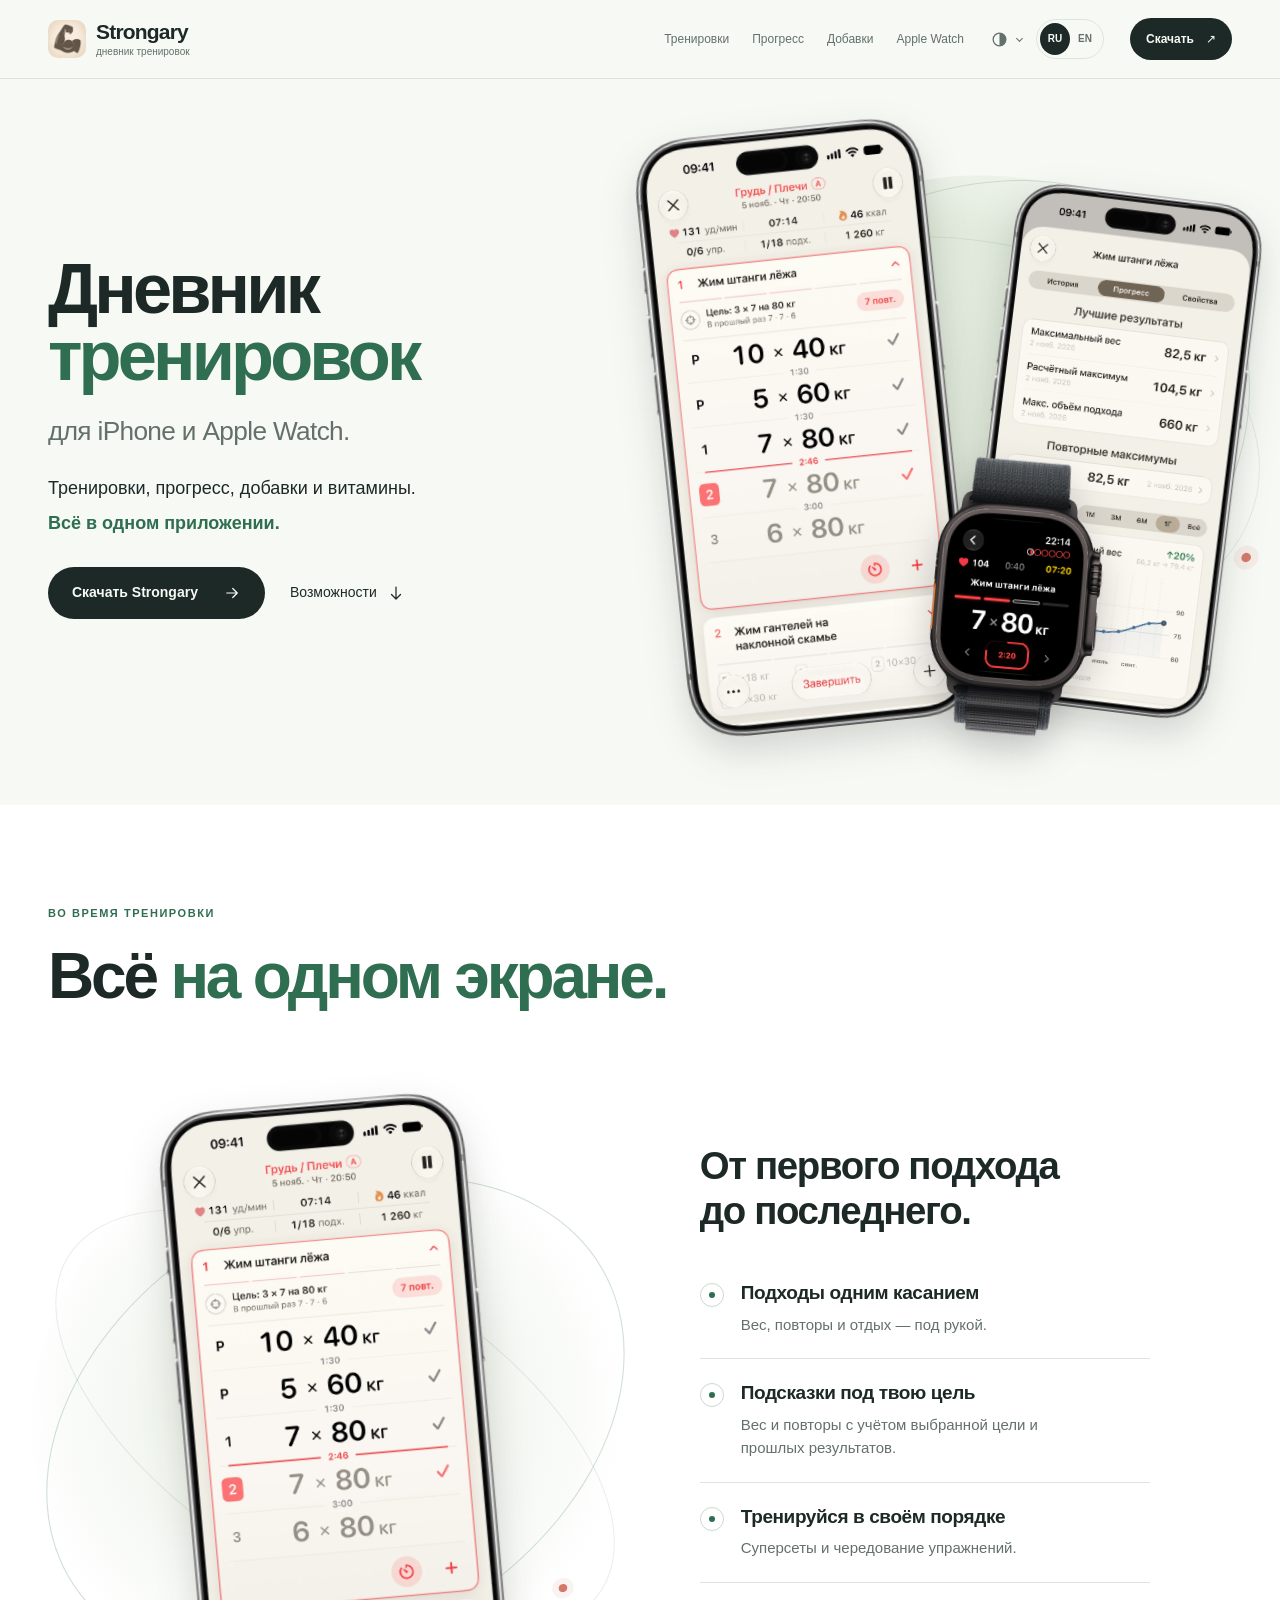
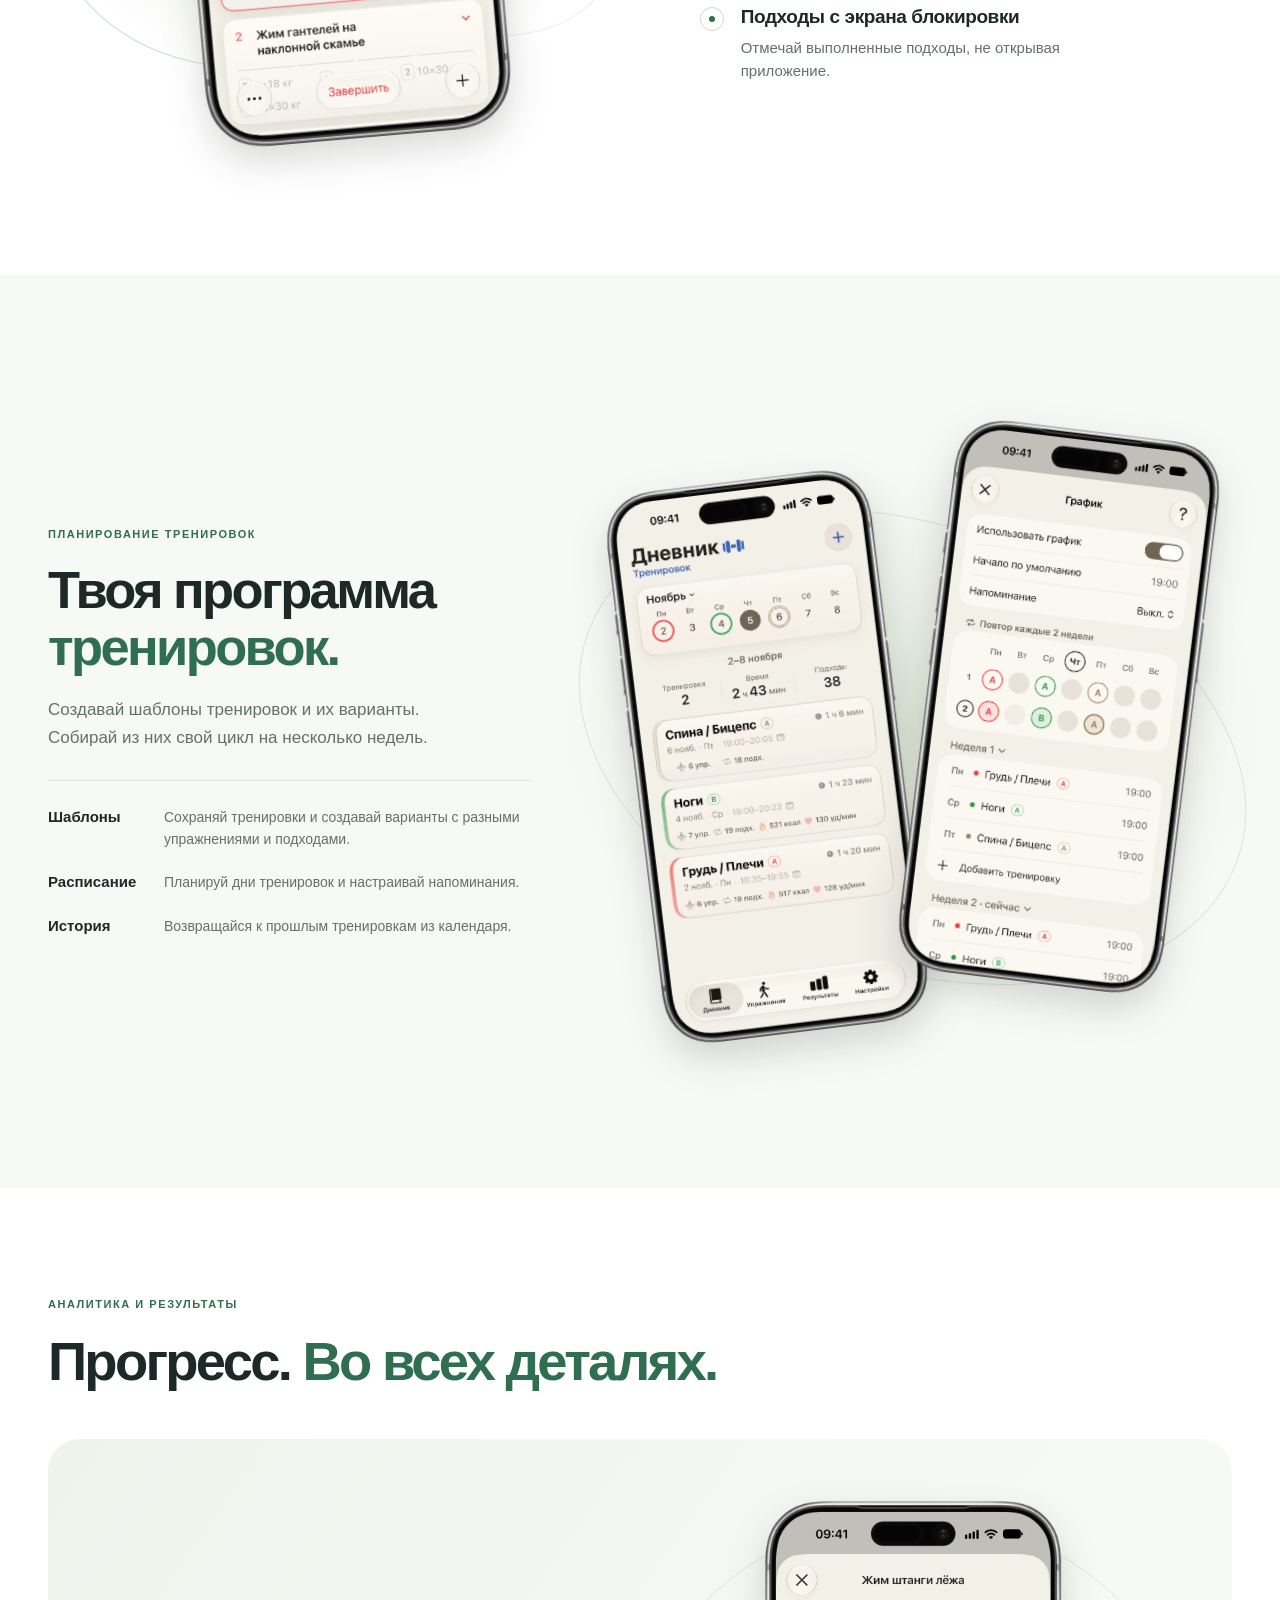
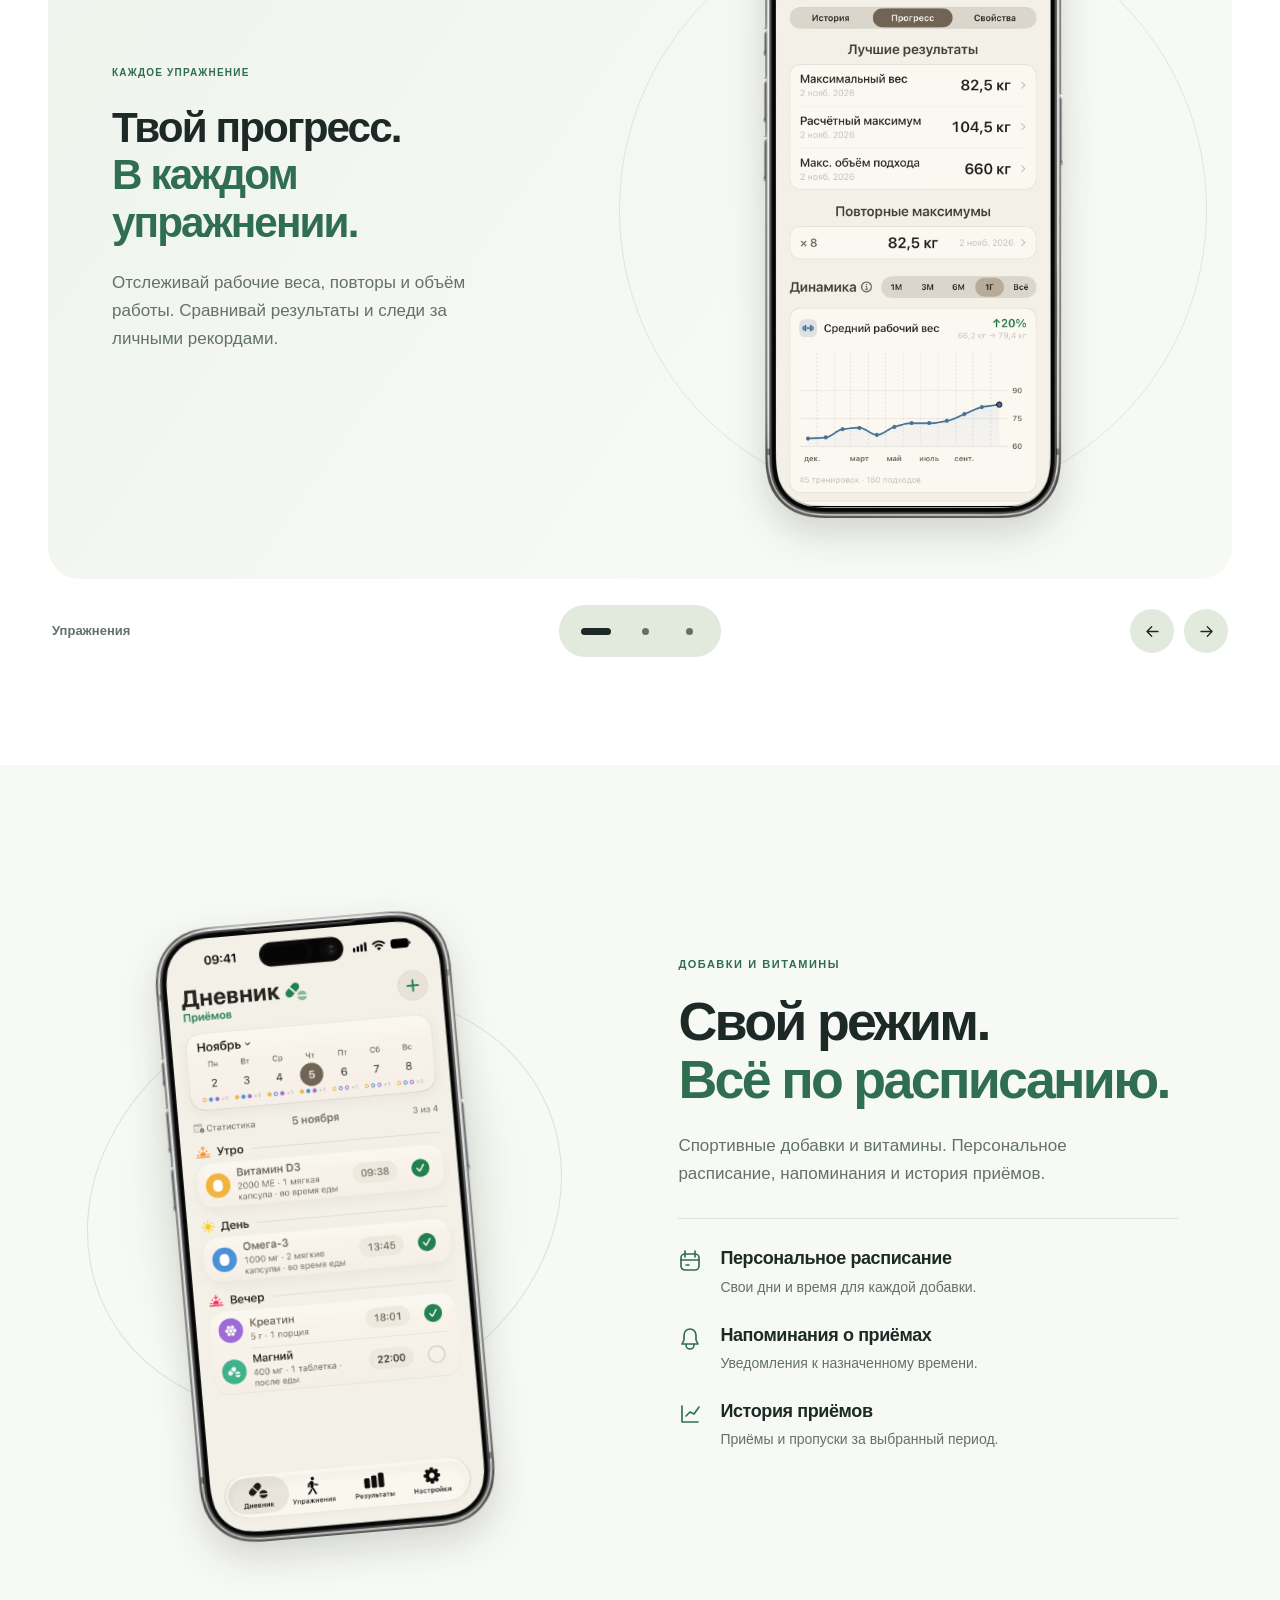
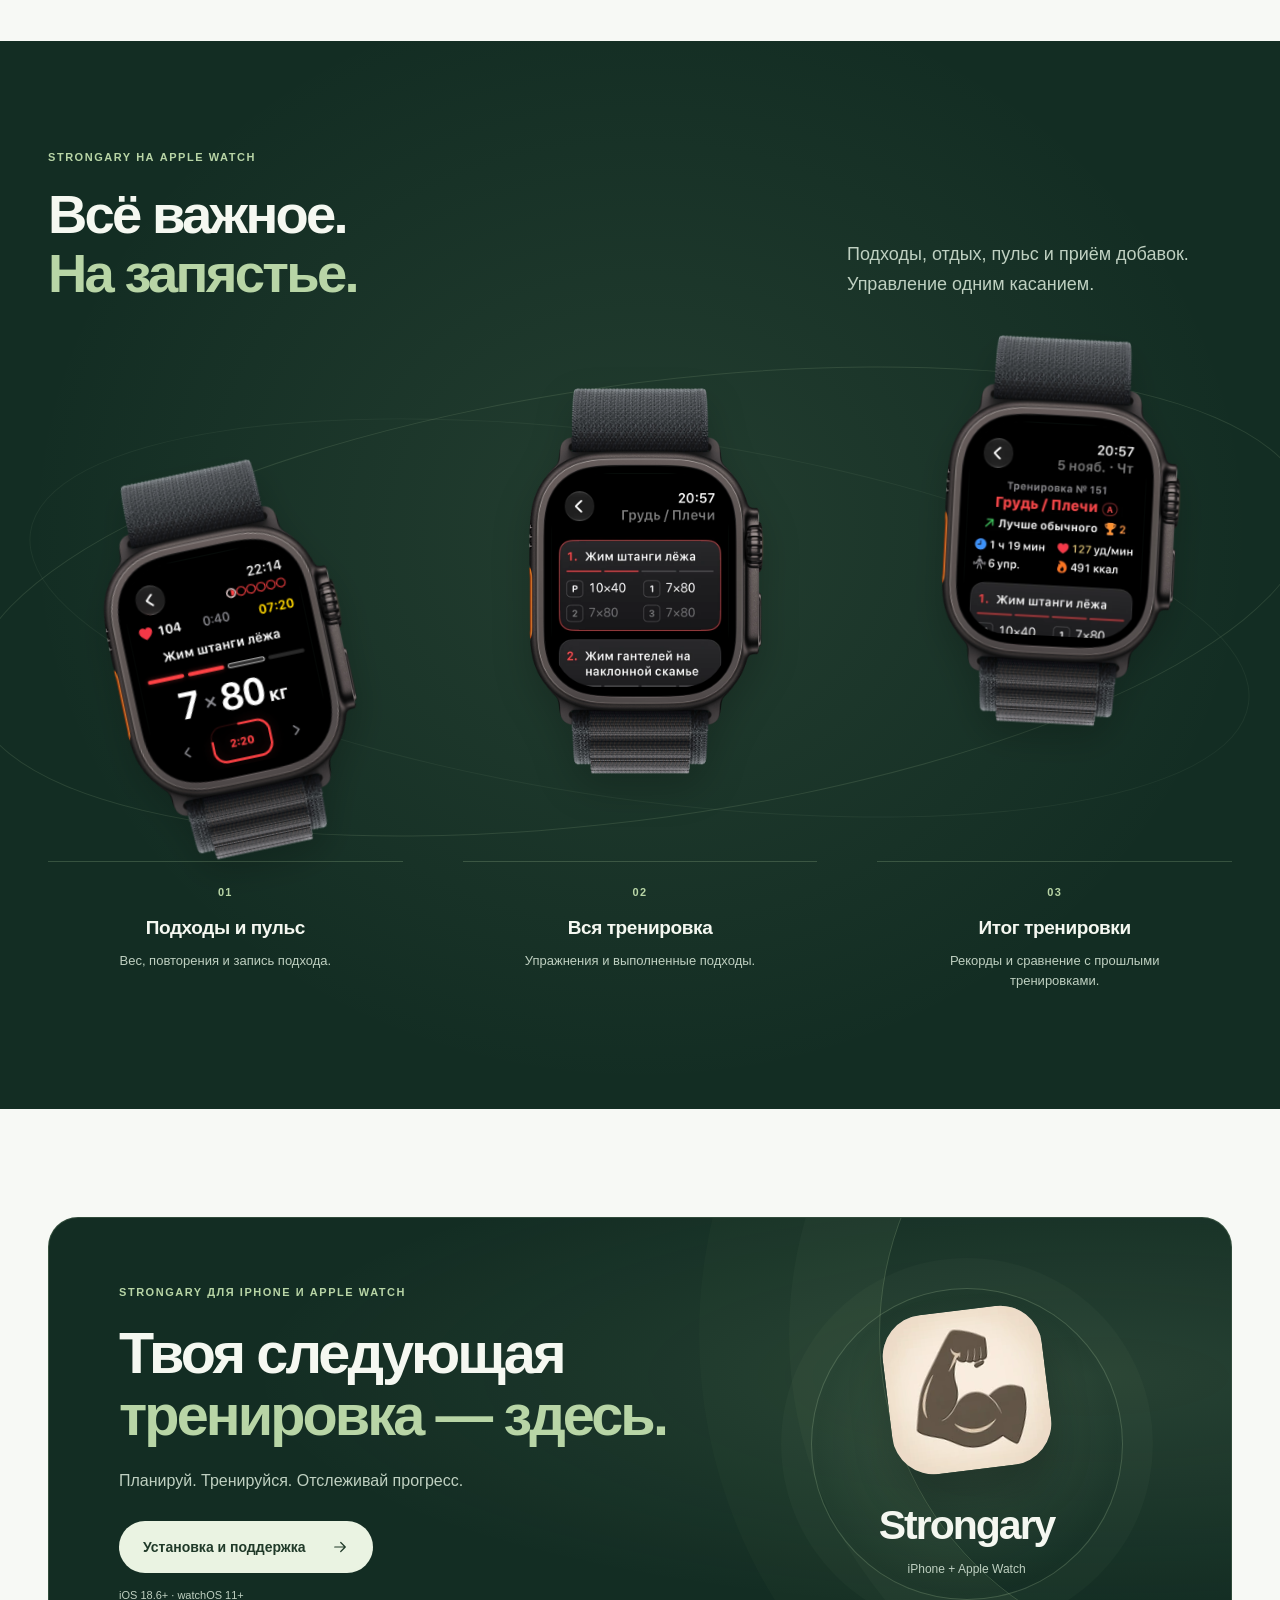
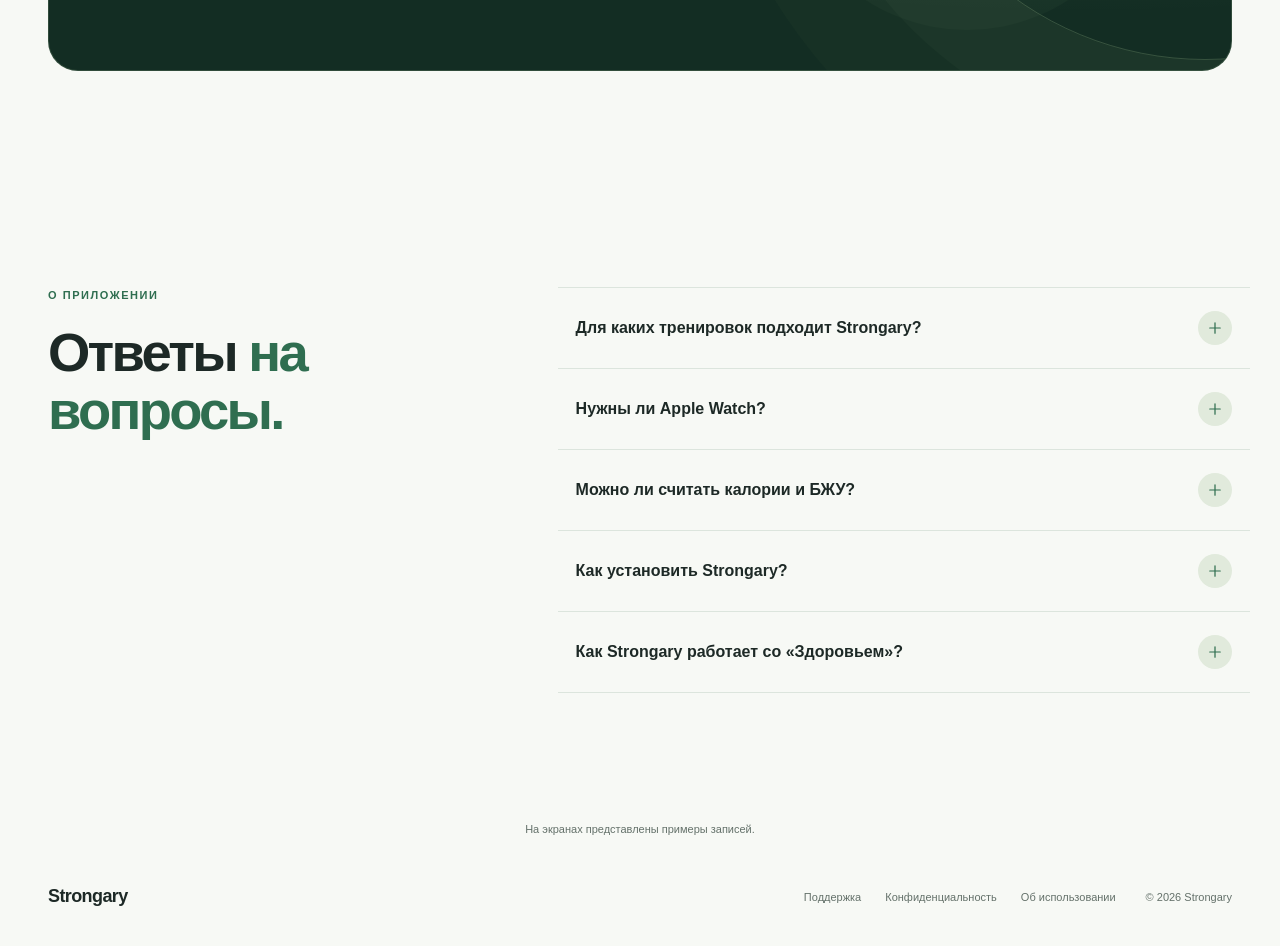
==== index.html @ 25932004 "Refresh Apple Watch captures and refine product presentation" ====
<!doctype html>
<html lang="ru">
<head>
<meta charset="utf-8">
<meta name="viewport" content="width=device-width, initial-scale=1, viewport-fit=cover">
<title>Strongary — дневник тренировок, добавок и витаминов</title>
<meta name="description" content="Strongary — дневник тренировок для iPhone и Apple Watch. Планируй тренировки, отмечай подходы, следи за прогрессом и приёмом добавок.">
<meta name="theme-color" content="#f7f9f5">
<link rel="canonical" href="https://strongary.com/">
<link rel="alternate" hreflang="ru" href="https://strongary.com/">
<link rel="alternate" hreflang="en" href="https://strongary.com/en/">
<link rel="alternate" hreflang="x-default" href="https://strongary.com/">
<meta property="og:type" content="website">
<meta property="og:locale" content="ru_RU">
<meta property="og:url" content="https://strongary.com/">
<meta property="og:title" content="Strongary — дневник тренировок, добавок и витаминов">
<meta property="og:description" content="Вся тренировка на одном экране. Прогресс в деталях. Добавки по расписанию. Strongary для iPhone и Apple Watch.">
<meta property="og:image" content="https://strongary.com/social-preview.png">
<meta property="og:image:width" content="1200">
<meta property="og:image:height" content="630">
<meta name="twitter:card" content="summary_large_image">
<link rel="icon" href="/favicon.ico" sizes="16x16 32x32 48x48">
<link rel="icon" type="image/png" sizes="32x32" href="/favicon-32.png">
<link rel="apple-touch-icon" href="/apple-touch-icon.png">
<script src="/preferences.js?v=20261106-4"></script>
<link rel="stylesheet" href="/styles.css?v=20261106-4">
<script src="/site-config.js?v=20261106-4" defer></script>
<script src="/site.js?v=20261106-4" defer></script>

</head><body><svg class="svg-library" xmlns="http://www.w3.org/2000/svg" aria-hidden="true">
<symbol id="arrow" viewBox="0 0 24 24"><path d="M5 12h14m-6-6 6 6-6 6"/></symbol>
<symbol id="down" viewBox="0 0 24 24"><path d="M12 4v16m-6-6 6 6 6-6"/></symbol>
<symbol id="close" viewBox="0 0 24 24"><path d="m6 6 12 12M6 18 18 6"/></symbol>
<symbol id="calendar" viewBox="0 0 24 24"><rect x="3" y="5" width="18" height="16" rx="4"/><path d="M7 2v6m10-6v6M3 11h18m-13 5h3"/></symbol>
<symbol id="check" viewBox="0 0 24 24"><path d="m5 12 4 4L19 6"/></symbol>
<symbol id="chart" viewBox="0 0 24 24"><path d="M4 4v16h16M8 14l4-4 4 2 5-7"/></symbol>
<symbol id="bell" viewBox="0 0 24 24"><path d="M8 19a4 4 0 0 0 8 0M4 18h16l-2-4V9A6 6 0 0 0 6 9v5Z"/></symbol>
<symbol id="dumbbell-art" viewBox="0 0 48 48"><g transform="rotate(-32 24 24)" fill="currentColor"><rect x="2" y="21" width="44" height="6" rx="3"/><rect x="5" y="14" width="6" height="20" rx="2.5"/><rect x="11" y="8" width="8" height="32" rx="3"/><rect x="29" y="8" width="8" height="32" rx="3"/><rect x="37" y="14" width="6" height="20" rx="2.5"/></g></symbol>
<symbol id="capsules-art" viewBox="0 0 48 48"><g transform="rotate(35 24 24)"><rect x="13" y="3" width="22" height="42" rx="11" fill="none" stroke="currentColor" stroke-width="3"/><path d="M13 24h22v10a11 11 0 0 1-22 0Z" fill="currentColor"/><path d="M13 24h22" fill="none" stroke="currentColor" stroke-width="3"/></g></symbol>
<symbol id="theme-mixed" viewBox="0 0 24 24"><circle cx="12" cy="12" r="8"/><path d="M12 4a8 8 0 0 1 0 16Z" fill="currentColor" stroke="none"/></symbol>
<symbol id="theme-light" viewBox="0 0 24 24"><circle cx="12" cy="12" r="4"/><path d="M12 2v2m0 16v2M2 12h2m16 0h2M5 5l1.5 1.5m11 11L19 19M5 19l1.5-1.5m11-11L19 5"/></symbol>
<symbol id="theme-dark" viewBox="0 0 24 24"><path d="M20.5 13A8.5 8.5 0 0 1 11 3.5 8.5 8.5 0 1 0 20.5 13Z"/></symbol>
<symbol id="shield" viewBox="0 0 24 24"><path d="m12 3 8 3v6c0 4-5 8-8 9-3-1-8-5-8-9V6Z"/><path d="m8 12 3 3 5-6"/></symbol>
<symbol id="watch-outline" viewBox="0 0 24 24"><rect x="6" y="5" width="12" height="14" rx="4"/><path d="m8 5 1-4h6l1 4m-8 14 1 4h6l1-4m-6-10v3l2 1m5-4v4"/></symbol>
<symbol id="plus" viewBox="0 0 24 24"><path d="M12 5v14M5 12h14"/></symbol>
</svg><a class="skip-link" href="#main">К содержимому</a>
<header class="site-header"><div class="wrap header-inner">
<a class="brand" href="/" aria-label="Strongary — на главную"><img src="/icon.webp" width="38" height="38" alt=""><span class="brand-copy"><strong>Strongary</strong><small>дневник тренировок</small></span></a>
<nav class="main-nav" aria-label="Основная навигация"><a href="#training"><span>Тренировки</span></a><a href="#progress"><span>Прогресс</span></a><a href="#intakes"><span>Добавки</span></a><a href="#watch"><span>Apple Watch</span></a></nav>
<div class="header-preferences">
<details class="theme-picker"><summary aria-label="Тема сайта" title="Тема сайта"><svg class="icon" aria-hidden="true"><use data-theme-icon href="#theme-mixed"/></svg><span class="theme-label">Тема</span><span class="picker-chevron" aria-hidden="true"></span></summary><div class="theme-menu" role="group" aria-label="Оформление сайта"><p>Тема</p><button type="button" data-theme-choice="mixed" aria-pressed="true"><svg class="icon" aria-hidden="true"><use href="#theme-mixed"/></svg><span>Светлая и тёмная</span><svg class="icon theme-check" aria-hidden="true"><use href="#check"/></svg></button><button type="button" data-theme-choice="light" aria-pressed="false"><svg class="icon" aria-hidden="true"><use href="#theme-light"/></svg><span>Светлая</span><svg class="icon theme-check" aria-hidden="true"><use href="#check"/></svg></button><button type="button" data-theme-choice="dark" aria-pressed="false"><svg class="icon" aria-hidden="true"><use href="#theme-dark"/></svg><span>Тёмная</span><svg class="icon theme-check" aria-hidden="true"><use href="#check"/></svg></button></div></details>
<div class="language-picker" role="group" aria-label="Язык сайта"><a data-language="ru" href="/" lang="ru" aria-label="Русский" aria-current="true">RU</a><a data-language="en" href="/en/" lang="en" aria-label="English">EN</a></div>
</div><a class="nav-cta" aria-label="Скачать" href="#download"><span class="nav-cta-label">Скачать</span><span aria-hidden="true">↗</span></a>
</div><div class="reading-progress" aria-hidden="true"></div></header><main id="main">

<section class="hero" aria-labelledby="hero-title">
  <div class="hero-layout wrap">
    <div class="hero-copy">
      <h1 id="hero-title" class="hero-entry"><span>Дневник <em>тренировок</em></span> <span class="hero-result">для iPhone и Apple Watch.</span></h1>
      <div class="hero-description hero-entry"><p class="hero-lead">Тренировки, прогресс, добавки и витамины.<span class="hero-summary">Всё в одном приложении.</span></p></div>
      <div class="hero-actions hero-entry"><a class="button button-dark" href="#download">Скачать Strongary <svg class="icon" aria-hidden="true"><use href="#arrow"/></svg></a><a class="text-link" href="#training">Возможности <svg class="icon" aria-hidden="true"><use href="#down"/></svg></a></div>
    </div>
    <div class="hero-stage" aria-label="Strongary: тренировка, графики прогресса и Apple Watch">
      <div class="hero-backdrop" aria-hidden="true"><i></i><i></i><i></i></div>
      <div class="hero-device hero-device-progress"><a class="device-phone" href="/assets/screenshots/release/ru/iphone/progress.png" data-zoom aria-label="Увеличить: Графики рабочего веса и прогресса в упражнении"><img src="/assets/screenshots/release/ru/iphone/progress.webp" alt="Графики рабочего веса и прогресса в упражнении" width="804" height="1748" fetchpriority="high" decoding="async"></a></div>
      <div class="hero-device hero-device-workout"><a class="device-phone" href="/assets/screenshots/release/ru/iphone/workout.png" data-zoom aria-label="Увеличить: Тренировка: вес, повторения и отметки подходов"><img src="/assets/screenshots/release/ru/iphone/workout.webp" alt="Тренировка: вес, повторения и отметки подходов" width="804" height="1748" fetchpriority="high" decoding="async"></a></div>
      <div class="hero-watch"><a class="device-watch" href="/assets/screenshots/release/ru/watch/set.png?v=20261106-4" data-zoom aria-label="Увеличить: Apple Watch: текущий подход, пульс и время"><img src="/assets/screenshots/release/ru/watch/set.webp?v=20261106-4" alt="Apple Watch: текущий подход, пульс и время" width="416" height="496" loading="lazy" decoding="async"></a></div>

    </div>
  </div>
</section>
<section class="training-section section-space" id="training" aria-labelledby="training-title">
  <div class="wrap">
    <div class="section-heading" data-reveal><div><p class="eyebrow">ВО ВРЕМЯ ТРЕНИРОВКИ</p><h2 id="training-title">Всё <span>на одном экране.</span></h2></div></div>
    <div class="training-showcase">
      <div class="training-visual" data-reveal="device" data-scroll-scene>
        <div class="device-orbit" aria-hidden="true"><i></i><i></i><i></i></div>
        <div class="training-phone"><a class="device-phone" href="/assets/screenshots/release/ru/iphone/workout.png" data-zoom aria-label="Увеличить: Экран тренировки: упражнения и подходы"><img src="/assets/screenshots/release/ru/iphone/workout.webp" alt="Экран тренировки: упражнения и подходы" width="804" height="1748" loading="lazy" decoding="async"></a></div>
      </div>
      <div class="training-details"><p class="feature-statement" data-reveal>От первого подхода <br>до последнего.</p><ul class="feature-list">
        <li data-reveal style="--reveal-delay:0ms"><span class="feature-mark" aria-hidden="true"></span><div><h3>Подходы одним касанием</h3><p>Вес, повторы и отдых — под рукой.</p></div></li>
        <li data-reveal style="--reveal-delay:65ms"><span class="feature-mark" aria-hidden="true"></span><div><h3>Подсказки под твою цель</h3><p>Вес и повторы с учётом выбранной цели и прошлых результатов.</p></div></li>
        <li data-reveal style="--reveal-delay:130ms"><span class="feature-mark" aria-hidden="true"></span><div><h3>Тренируйся в своём порядке</h3><p>Суперсеты и чередование упражнений.</p></div></li>
      <li data-reveal style="--reveal-delay:195ms"><span class="feature-mark" aria-hidden="true"></span><div><h3>Подходы с экрана блокировки</h3><p>Отмечай выполненные подходы, не открывая приложение.</p></div></li></ul></div>
    </div>
  </div>
</section>
<section class="plan-section" id="plan" aria-labelledby="plan-title">
  <div class="plan-card wrap">
    <div class="plan-copy" data-reveal><p class="eyebrow">ПЛАНИРОВАНИЕ ТРЕНИРОВОК</p><h2 id="plan-title">Твоя программа<br><span>тренировок.</span></h2><p class="section-intro">Создавай шаблоны тренировок и их варианты. Собирай из них свой цикл на несколько недель.</p><div class="plan-features"><p><strong>Шаблоны</strong><span>Сохраняй тренировки и создавай варианты с разными упражнениями и подходами.</span></p><p><strong>Расписание</strong><span>Планируй дни тренировок и настраивай напоминания.</span></p><p><strong>История</strong><span>Возвращайся к прошлым тренировкам из календаря.</span></p></div></div>
    <div class="plan-visual" data-reveal="device" data-scroll-scene><div class="plan-phone"><a class="device-phone" href="/assets/screenshots/release/ru/iphone/diary.png" data-zoom aria-label="Увеличить: Дневник: календарь и история тренировок"><img src="/assets/screenshots/release/ru/iphone/diary.webp" alt="Дневник: календарь и история тренировок" width="804" height="1748" loading="lazy" decoding="async"></a></div><div class="plan-phone plan-phone-schedule"><a class="device-phone" href="/assets/screenshots/release/ru/iphone/schedule.png" data-zoom aria-label="Увеличить: Расписание тренировок и варианты шаблонов"><img src="/assets/screenshots/release/ru/iphone/schedule.webp" alt="Расписание тренировок и варианты шаблонов" width="804" height="1748" loading="lazy" decoding="async"></a></div></div>
  </div>
</section>
<section class="progress-section section-space" id="progress" aria-labelledby="progress-title">
  <div class="wrap">
    <div class="section-heading" data-reveal><div><p class="eyebrow">АНАЛИТИКА И РЕЗУЛЬТАТЫ</p><h2 id="progress-title">Прогресс. <span>Во всех деталях.</span></h2></div></div>
    <div class="progress-gallery" data-reveal="device">
      <div class="progress-explorer" data-progress-slides>
        <div class="progress-panel" id="panel-exercise" data-progress-panel>
          <div class="progress-panel-copy"><p class="panel-kicker">КАЖДОЕ УПРАЖНЕНИЕ</p><h3>Твой прогресс.<br><span>В каждом упражнении.</span></h3><p>Отслеживай рабочие веса, повторы и объём работы. Сравнивай результаты и следи за личными рекордами.</p></div>
          <div class="progress-panel-visual"><div class="progress-phone"><a class="device-phone" href="/assets/screenshots/release/ru/iphone/progress.png" data-zoom aria-label="Увеличить: Прогресс упражнения: графики рабочего веса и объёма"><img src="/assets/screenshots/release/ru/iphone/progress.webp" alt="Прогресс упражнения: графики рабочего веса и объёма" width="804" height="1748" loading="lazy" decoding="async"></a></div></div>
        </div>
        <div class="progress-panel" id="panel-overview" data-progress-panel>
          <div class="progress-panel-copy"><p class="panel-kicker">СВОДКА ТРЕНИРОВОК</p><h3>Вся картина<br><span>твоих тренировок.</span></h3><p>Регулярность тренировок и рабочие подходы по группам мышц. Изменения нагрузки и объёма за выбранный период.</p></div>
          <div class="progress-panel-visual"><div class="progress-phone"><a class="device-phone" href="/assets/screenshots/release/ru/iphone/results.png" data-zoom aria-label="Увеличить: Сводка результатов: тренировки и группы мышц"><img src="/assets/screenshots/release/ru/iphone/results.webp" alt="Сводка результатов: тренировки и группы мышц" width="804" height="1748" loading="lazy" decoding="async"></a></div></div>
        </div>
        <div class="progress-panel" id="panel-muscles" data-progress-panel>
          <div class="progress-panel-copy"><p class="panel-kicker">БОЛЬШЕ О ТВОЁМ ПРОГРЕССЕ</p><h3>Вес. Пульс. Кардио.<br><span>История изменений.</span></h3><p>Вес тела, пульс, кардио и приёмы добавок — на том же экране «Результаты». Выбирай период и следи за изменениями.</p></div>
          <div class="progress-panel-visual"><div class="progress-phone"><a class="device-phone" href="/assets/screenshots/release/ru/iphone/body.png" data-zoom aria-label="Увеличить: Результаты: вес, пульс, приёмы добавок и кардио"><img src="/assets/screenshots/release/ru/iphone/body.webp" alt="Результаты: вес, пульс, приёмы добавок и кардио" width="804" height="1748" loading="lazy" decoding="async"></a></div></div>
        </div>
      </div>
      <div class="gallery-controls" data-gallery-controls hidden>
        <p class="gallery-caption" data-gallery-caption aria-live="polite" aria-atomic="true">Упражнения</p>
        <div class="gallery-dots" data-progress-tabs aria-label="Графики прогресса">
          <button type="button" id="tab-exercise" aria-controls="panel-exercise" aria-label="Упражнения"><span class="gallery-dot" aria-hidden="true"></span></button>
          <button type="button" id="tab-overview" aria-controls="panel-overview" aria-label="Сводка тренировок"><span class="gallery-dot" aria-hidden="true"></span></button>
          <button type="button" id="tab-muscles" aria-controls="panel-muscles" aria-label="Вес, пульс и кардио"><span class="gallery-dot" aria-hidden="true"></span></button>
        </div>
        <div class="gallery-arrows"><button type="button" data-gallery-prev aria-label="Предыдущий слайд"><svg class="icon" aria-hidden="true"><use href="#arrow"/></svg></button><button type="button" data-gallery-next aria-label="Следующий слайд"><svg class="icon" aria-hidden="true"><use href="#arrow"/></svg></button></div>
      </div>
    </div>
  </div>
</section>
<section class="intakes-section section-space" id="intakes" aria-labelledby="intakes-title">
  <div class="intakes-layout wrap">
    <div class="intakes-stage" data-parallax data-reveal="device"><div class="intakes-backdrop" aria-hidden="true"></div><div class="intake-phone intake-phone-day"><a class="device-phone" href="/assets/screenshots/release/ru/iphone/supplements.png" data-zoom aria-label="Увеличить: Добавки и витамины: приёмы утром и вечером"><img src="/assets/screenshots/release/ru/iphone/supplements.webp" alt="Добавки и витамины: приёмы утром и вечером" width="804" height="1748" loading="lazy" decoding="async"></a></div></div>
    <div class="intakes-copy">
      <div class="intakes-heading" data-reveal><p class="eyebrow">ДОБАВКИ И ВИТАМИНЫ</p><h2 id="intakes-title">Свой режим.<br><span>Всё по расписанию.</span></h2><p class="section-intro">Спортивные добавки и витамины. Персональное расписание, напоминания и история приёмов.</p></div>
      <div class="intakes-highlights"><article data-reveal><svg class="icon" aria-hidden="true"><use href="#calendar"/></svg><h3>Персональное расписание</h3><p>Свои дни и время для каждой добавки.</p></article><article data-reveal><svg class="icon" aria-hidden="true"><use href="#bell"/></svg><h3>Напоминания о приёмах</h3><p>Уведомления к назначенному времени.</p></article><article data-reveal><svg class="icon" aria-hidden="true"><use href="#chart"/></svg><h3>История приёмов</h3><p>Приёмы и пропуски за выбранный период.</p></article></div>
    </div>
  </div>
</section>
<section class="watch-section section-space" id="watch" aria-labelledby="watch-title">
  <div class="wrap">
    <div class="section-heading" data-reveal><div><p class="eyebrow">STRONGARY НА APPLE WATCH</p><h2 id="watch-title">Всё важное.<br><span>На запястье.</span></h2></div><p class="section-intro">Подходы, отдых, пульс и приём добавок.<br>Управление одним касанием.</p></div>
    <div class="watch-devices" data-scroll-scene>
      <figure data-reveal="device"><a class="device-watch" href="/assets/screenshots/release/ru/watch/set.png?v=20261106-4" data-zoom aria-label="Увеличить: Apple Watch: выполнение подхода и показатели тренировки"><img src="/assets/screenshots/release/ru/watch/set.webp?v=20261106-4" alt="Apple Watch: выполнение подхода и показатели тренировки" width="416" height="496" loading="lazy" decoding="async"></a><figcaption><span class="watch-step" aria-hidden="true">01</span><h3>Подходы и пульс</h3><p>Вес, повторения и запись подхода.</p></figcaption></figure>
      <figure data-reveal="device"><a class="device-watch" href="/assets/screenshots/release/ru/watch/list.png" data-zoom aria-label="Увеличить: Apple Watch: список упражнений текущей тренировки"><img src="/assets/screenshots/release/ru/watch/list.webp" alt="Apple Watch: список упражнений текущей тренировки" width="416" height="496" loading="lazy" decoding="async"></a><figcaption><span class="watch-step" aria-hidden="true">02</span><h3>Вся тренировка</h3><p>Упражнения и выполненные подходы.</p></figcaption></figure>
      <figure data-reveal="device"><a class="device-watch" href="/assets/screenshots/release/ru/watch/summary.png" data-zoom aria-label="Увеличить: Apple Watch: итог завершённой тренировки"><img src="/assets/screenshots/release/ru/watch/summary.webp" alt="Apple Watch: итог завершённой тренировки" width="416" height="496" loading="lazy" decoding="async"></a><figcaption><span class="watch-step" aria-hidden="true">03</span><h3>Итог тренировки</h3><p>Рекорды и сравнение с прошлыми тренировками.</p></figcaption></figure>
    </div>
  </div>
</section>
<section class="download-section section-space" id="download" aria-labelledby="download-title"><div class="download-card wrap" data-reveal><div class="download-copy"><p class="eyebrow">STRONGARY ДЛЯ IPHONE И APPLE WATCH</p><h2 id="download-title">Твоя следующая<br><span>тренировка — здесь.</span></h2><p class="release-description">Планируй. Тренируйся. Отслеживай прогресс.</p><div class="download-action"><a class="button button-light" href="/support.html#install" data-app-store>Установка и поддержка <svg class="icon" aria-hidden="true"><use href="#arrow"/></svg></a></div><p class="download-note">iOS 18.6+ · watchOS 11+</p></div><div class="download-brand" aria-hidden="true"><img src="/icon.webp" width="160" height="160" alt="" loading="lazy"><strong>Strongary</strong><span>iPhone + Apple Watch</span></div></div></section>
<section class="faq-section section-space wrap" aria-labelledby="faq-title"><div class="faq-heading"><p class="eyebrow">О ПРИЛОЖЕНИИ</p><h2 id="faq-title">Ответы <span>на вопросы.</span></h2></div><div class="faq-list">
  <details><summary>Для каких тренировок подходит Strongary?<svg class="icon" aria-hidden="true"><use href="#plus"/></svg></summary><p>Для силовых тренировок — упражнения, подходы, вес и повторения. Для кардио — время и дистанция. Программу и нагрузку ты выбираешь самостоятельно.</p></details>
  <details><summary>Нужны ли Apple Watch?<svg class="icon" aria-hidden="true"><use href="#plus"/></svg></summary><p>Нет. Дневник, шаблоны, графики и приёмы доступны на iPhone. Часы добавляют управление тренировкой с запястья и запись пульса во время тренировки.</p></details>
  <details><summary>Можно ли считать калории и БЖУ?<svg class="icon" aria-hidden="true"><use href="#plus"/></svg></summary><p>Нет. Strongary помогает учитывать добавки и витамины: их расписание, напоминания и историю приёмов. Дневника еды в приложении нет.</p></details>
  <details><summary>Как установить Strongary?<svg class="icon" aria-hidden="true"><use href="#plus"/></svg></summary><p data-release-faq>Установи Strongary из App Store на iPhone с iOS 18.6 или новее. Приложение для Apple Watch устанавливается через приложение Watch на iPhone; требуется watchOS 11 или новее.</p></details>
<details><summary>Как Strongary работает со «Здоровьем»?<svg class="icon" aria-hidden="true"><use href="#plus"/></svg></summary><p>С твоего разрешения тренировки с Apple Watch сохраняются в «Здоровье». Доступ к показателям можно настроить отдельно. Подробности — в <a href="/privacy.html#health">политике конфиденциальности</a>.</p></details></div></section>
<p class="screens-note wrap">На экранах представлены примеры записей.</p>
</main><footer class="site-footer wrap"><span class="brand">Strongary</span><nav aria-label="Ссылки внизу страницы"><a href="/support.html">Поддержка</a><a href="/privacy.html">Конфиденциальность</a><a href="/terms.html">Об использовании</a></nav><small>© 2026 Strongary</small></footer><dialog class="zoom-dialog" id="zoom-dialog" aria-label="Скриншот приложения"><div class="zoom-toolbar"><p id="zoom-caption"></p><button class="zoom-close" type="button" aria-label="Закрыть скриншот"><svg class="icon" aria-hidden="true"><use href="#close"/></svg></button></div><div class="zoom-image-wrap"><img id="zoom-image" alt=""></div></dialog></body></html>
---- styles.css ----
:root {
  color-scheme: light;
  --paper: #f7f9f5;
  --white: #ffffff;
  --ink: #1d2926;
  --muted: #64716a;
  --accent: #2f6e50;
  --line: #dce5dd;
  --soft: #eef3ec;
  --scene: #e1eadc;
  --header: rgb(247 249 245 / 93%);
  --watch-bg: #132d23;
  --watch-text: #f5f8f1;
  --watch-accent: #b8d5a6;
  --watch-muted: #bfd0c1;
  --ease: cubic-bezier(.22, 1, .36, 1);
}
:root[data-theme="light"] { --watch-bg: #eaf0e5; --watch-text: #1d2926; --watch-accent: #2f6e50; --watch-muted: #596d5c; }
:root[data-theme="dark"] {
  color-scheme: dark;
  --paper: #101b16; --white: #17251f; --ink: #f2f6ed; --muted: #becbbf;
  --accent: #a8d39e; --line: #34483c; --soft: #21372b; --scene: #263e2e;
  --header: rgb(16 27 22 / 94%); --watch-bg: #0b1710;
}
* { box-sizing: border-box; }
html { scroll-behavior: smooth; scroll-padding-top: 100px; }
body { margin: 0; background: var(--paper); color: var(--ink); font: 400 17px/1.55 -apple-system, BlinkMacSystemFont, "Helvetica Neue", "Segoe UI", sans-serif; -webkit-font-smoothing: antialiased; }
body.modal-open { overflow: hidden; }
a { color: inherit; text-decoration: none; }
button, a, summary { -webkit-tap-highlight-color: transparent; }
button { color: inherit; font: inherit; cursor: pointer; }
img { display: block; max-width: 100%; height: auto; }
h1, h2, h3, p, figure { margin: 0; }
button, input { font: inherit; }
[hidden] { display: none !important; }
:focus-visible { outline: 3px solid #438460; outline-offset: 5px; }
::selection { background: #cce2c4; color: #1d2926; }
.wrap { width: min(1240px, calc(100% - 96px)); margin-inline: auto; }
.icon { width: 24px; height: 24px; fill: none; stroke: currentColor; stroke-width: 1.65; stroke-linecap: round; stroke-linejoin: round; flex: none; }
.svg-library { width: 0; height: 0; position: absolute; overflow: hidden; }
.skip-link { position: fixed; z-index: 100; top: 12px; left: 16px; padding: 12px 20px; background: white; color: #302a23; border-radius: 10px; transform: translateY(-180%); }
.skip-link:focus { transform: none; }
.eyebrow { font-size: 11px; letter-spacing: .14em; font-weight: 650; line-height: 1.5; color: var(--accent); }
h2 { font-size: clamp(38px, 4.25vw, 62px); line-height: 1.08; letter-spacing: -.05em; font-weight: 620; text-wrap: balance; }
h2 span { color: var(--accent); }
h3 { font-weight: 600; }
.section-space { padding-block: 108px; }
.section-intro { color: var(--muted); font-size: 18px; line-height: 1.65; }
.section-heading { display: flex; align-items: flex-end; justify-content: space-between; gap: 64px; margin-bottom: 48px; }
.section-heading > div { flex: 1.4; }
.section-heading h2 { margin-top: 20px; }
.section-heading > .section-intro { flex: 1; max-width: 355px; padding-bottom: 4px; }
.button { display: inline-flex; align-items: center; justify-content: center; gap: 25px; min-height: 52px; padding: 14px 24px; border: 0; border-radius: 100px; font-size: 14px; font-weight: 550; transition: transform .25s var(--ease), background .2s; }
.button:hover { transform: translateY(-2px); }
.button .icon { width: 18px; height: 18px; }
.button-dark { background: var(--ink); color: var(--paper); }
.button-dark:hover { opacity: .88; }
.button-light { background: #eaf3e2; color: #203a29; }
.text-link { display: inline-flex; align-items: center; gap: 10px; font-size: 14px; font-weight: 500; min-height: 44px; }
.text-link:hover, .inline-link:hover { color: var(--accent); }
.text-link .icon { width: 18px; height: 18px; }
.inline-link { display: inline-flex; align-items: center; gap: 9px; font-size: 13px; font-weight: 500; }
.inline-link .icon { width: 17px; height: 17px; }
.status-dot { width: 6px; height: 6px; background: var(--accent); border-radius: 50%; flex: none; }
/* Navigation stays compact; the product remains the focus. */
.site-header { position: sticky; top: 0; z-index: 30; background: var(--header); backdrop-filter: blur(24px); -webkit-backdrop-filter: blur(24px); border-bottom: 1px solid var(--line); }
.header-inner { min-height: 78px; display: flex; align-items: center; gap: 26px; }
.brand { display: inline-flex; align-items: center; gap: 10px; flex: none; }
.brand img { border-radius: 10px; }
.brand-copy { display: flex; flex-direction: column; gap: 1px; }
.brand-copy strong { font-size: 21px; line-height: 1.2; letter-spacing: -.8px; font-weight: 650; }
.brand-copy small { font-size: 10px; color: var(--muted); line-height: 1.4; }
.main-nav { display: flex; align-items: center; gap: 23px; margin-left: auto; font-size: 12px; font-weight: 500; }
.main-nav a { display: inline-flex; align-items: center; min-height: 44px; color: var(--muted); white-space: nowrap; }
.main-nav a:hover, .main-nav a[aria-current] { color: var(--accent); }
.header-preferences { display: flex; align-items: center; gap: 12px; }
.theme-picker { position: relative; }
.theme-picker summary { cursor: pointer; list-style: none; display: flex; align-items: center; gap: 6px; min-height: 44px; font-size: 12px; color: var(--muted); }
.theme-picker summary::-webkit-details-marker { display: none; }
.theme-picker summary .icon { width: 19px; height: 19px; }
.theme-label { display: none; }
.picker-chevron { width: 5px; height: 5px; border-right: 1.5px solid currentColor; border-bottom: 1.5px solid currentColor; transform: translateY(-1px) rotate(45deg); margin-inline: 2px; }
.theme-menu { position: absolute; top: calc(100% + 8px); right: 0; min-width: 244px; padding: 10px; background: var(--white); border: 1px solid var(--line); border-radius: 18px; box-shadow: 0 14px 38px #0002; }
.theme-menu > p { font-size: 11px; color: var(--muted); padding: 5px 10px 10px; }
.theme-menu button { display: flex; align-items: center; gap: 12px; width: 100%; border: 0; padding: 11px 10px; background: none; border-radius: 10px; font-size: 14px; text-align: left; white-space: nowrap; }
.theme-menu button:hover, .theme-menu button[aria-pressed="true"] { background: var(--soft); color: var(--accent); }
.theme-menu .icon { width: 20px; height: 20px; }
.theme-check { margin-left: auto; visibility: hidden; }
.theme-menu button[aria-pressed="true"] .theme-check { visibility: visible; }
.language-picker { display: flex; align-items: center; border: 1px solid var(--line); border-radius: 100px; padding: 3px; }
.language-picker a { display: grid; place-items: center; font-size: 10px; font-weight: 600; width: 30px; height: 32px; border-radius: 50%; color: var(--muted); }
.language-picker a[aria-current] { background: var(--ink); color: var(--paper); }
.nav-cta { display: inline-flex; align-items: center; justify-content: center; gap: 12px; min-height: 42px; background: var(--ink); color: var(--paper); font-size: 12px; font-weight: 550; padding: 10px 16px; border-radius: 100px; white-space: nowrap; }
.nav-cta:hover { opacity: .85; }
.reading-progress { position: absolute; left: 0; bottom: -1px; width: 100%; height: 2px; background: var(--accent); transform-origin: left; transform: scaleX(0); }
/* Real screenshots inside device frames. No reconstructed product UI. */
.device-phone { display: block; width: 100%; position: relative; aspect-ratio: 389 / 800; isolation: isolate; filter: drop-shadow(0 16px 18px rgb(21 32 19 / 17%)); cursor: zoom-in; }
.device-phone img { position: absolute; left: 4.4%; top: 1.7%; width: 91.2%; height: 96.5%; object-fit: contain; background: #000; border-radius: 14% / 6.4%; }
.device-phone::after { content: ""; position: absolute; inset: 0; background: url("assets/devices/iphone-17-pro-max.png") center / 100% 100% no-repeat; pointer-events: none; }
.device-watch { display: block; position: relative; width: 100%; aspect-ratio: 600 / 960; isolation: isolate; filter: drop-shadow(0 16px 18px rgb(0 0 0 / 20%)); cursor: zoom-in; }
.device-watch::after { content: ""; position: absolute; inset: 0; background: url("assets/devices/apple-watch-ultra-3-black.webp") center / 100% 100% no-repeat; pointer-events: none; }
.device-watch img { position: absolute; left: 14.667%; top: 23.125%; width: 70.667%; height: 53.75%; object-fit: contain; background: #000; border-radius: 26% / 21%; }
/* Hero: one clear promise, with the product visible at first glance. */
.hero { overflow: clip; }
.hero-layout { display: grid; grid-template-columns: 1fr 1fr; gap: 38px; align-items: center; padding-block: 48px 58px; }
.hero-copy { position: relative; z-index: 3; padding-block: 14px; }
.hero h1 { font-size: clamp(56px, 5.5vw, 78px); font-weight: 650; letter-spacing: -.055em; line-height: 1.03; margin: 0 0 28px; }
.hero h1 > span { display: block; }
.hero h1 .hero-result { color: var(--muted); font-size: .44em; line-height: 1.3; letter-spacing: -.035em; margin-top: .5em; }
.hero-description { font-size: 18px; line-height: 1.6; color: var(--muted); max-width: 470px; }
.hero-lead { color: var(--ink); font-weight: 500; }
.hero-detail { margin-top: 12px; font-size: 16px; line-height: 1.65; }
.hero-actions { display: flex; gap: 25px; align-items: center; margin-top: 29px; flex-wrap: wrap; }
.hero-availability { display: flex; align-items: center; gap: 8px; font-size: 11px; color: var(--muted); margin-top: 24px; }
.hero-stage { position: relative; height: 620px; isolation: isolate; --hero-spread: 34px; --hero-lift: -64px; --hero-drop: 36px; }
.hero-backdrop { position: absolute; z-index: -1; inset: 45px -25px 18px 16px; background: var(--scene); border-radius: 44% 44% 35% 35%; transform: rotate(-8deg); overflow: hidden; }
.hero-backdrop span { position: absolute; left: 50%; top: 55%; transform: translate(-50%, -50%) rotate(8deg); color: var(--accent); opacity: .1; font-size: 115px; letter-spacing: -.09em; font-weight: 700; }
.hero-device { position: absolute; transform: translate3d(calc(var(--hero-shift, 0) * var(--device-x)), calc(var(--hero-shift, 0) * var(--device-y)), 0) rotate(var(--device-angle)); }
.hero-device-workout { width: 51%; left: 0; top: 0; z-index: 2; --device-x: calc(0px - var(--hero-spread)); --device-y: var(--hero-lift); --device-angle: -6deg; }
.hero-device-progress { width: 44%; right: -1%; top: 65px; --device-x: var(--hero-spread); --device-y: var(--hero-drop); --device-angle: 7deg; }
.hero-watch { position: absolute; width: 31%; left: 46%; top: 328px; z-index: 4; transform: rotate(5deg); }
/* A single product scene gives the workout screen room to speak. */
.training-section { background: var(--white); }
.training-showcase { display: grid; grid-template-columns: 1fr 1fr; gap: 80px; align-items: center; }
.training-visual { position: relative; padding: 42px 30px; isolation:isolate; }
.training-visual::before { content:""; position:absolute; z-index:-1; inset:12% 4%; border-radius:50%; background:radial-gradient(ellipse, var(--scene), transparent 70%); }
.training-phone { width: 300px; max-width: 85%; margin-inline: auto; transform: rotate(-3deg); }
.training-details { max-width: 430px; }
.feature-statement { font-size: clamp(27px, 3vw, 38px); font-weight: 600; line-height: 1.18; letter-spacing: -.035em; }
.feature-list { list-style: none; padding: 0; margin: 38px 0 0; display: grid; gap: 30px; }
.feature-list li { display: flex; gap: 18px; align-items: flex-start; }
.feature-list li > .icon { color: var(--accent); width: 25px; height: 25px; margin-top: 1px; }
.feature-list h3 { font-size: 20px; line-height: 1.3; letter-spacing: -.4px; }
.feature-list p { font-size: 15px; line-height: 1.55; color: var(--muted); margin-top: 7px; max-width: 310px; }
/* Planning continues the workout story in one compact composition. */
.plan-section { padding-block: 96px; background: var(--paper); overflow:clip; }
.plan-card { display: grid; grid-template-columns: 1.25fr 1fr; align-items: center; gap: 64px; padding-block: 24px; border-radius: 0; background: transparent; }
.plan-copy h2 { font-size: clamp(34px, 3.6vw, 50px); margin: 20px 0; }
.plan-copy .section-intro { max-width: 440px; font-size: 17px; }
.plan-features { display: grid; grid-template-columns: 1fr 1fr; gap: 30px; margin-top: 34px; }
.plan-features strong { display: block; font-size: 16px; font-weight: 600; }
.plan-features span { display: block; color: var(--muted); font-size: 13px; margin-top: 7px; max-width: 190px; }
.plan-visual { min-height: 465px; display: grid; place-items: center; }
.plan-phone { width: 225px; max-width: 100%; transform: rotate(5deg); }
/* Apple-like bottom paging: the scene comes first, the controls follow. */
.progress-section { background: var(--white); }
.progress-explorer { border-radius: 32px; overflow: hidden; background: var(--paper); }
.progress-panel { display: grid; grid-template-columns: 1.15fr 1fr; align-items: center; min-height: 650px; padding: 42px 72px; gap: 55px; }
.progress-panel + .progress-panel { border-top: 1px solid var(--line); }
.is-enhanced .progress-explorer { display: grid; }
.is-enhanced .progress-panel { grid-area: 1 / 1; min-width: 0; border-top: 0; animation: gallery-enter .5s var(--ease) both; }
/* Hidden slides still size the shared scene, so the controls never jump. */
.is-enhanced .progress-panel[hidden] { display: grid !important; visibility: hidden; pointer-events: none; animation: none; }
.progress-panel-copy { max-width: 440px; }
.panel-kicker { font-size: 10px; letter-spacing: .12em; font-weight: 650; color: var(--accent); }
.progress-panel h3 { font-size: clamp(31px, 3.3vw, 46px); line-height: 1.12; letter-spacing: -.045em; margin: 23px 0; text-wrap: balance; }
.progress-panel h3 span { color: var(--accent); }
.progress-panel-copy > p:not(.panel-kicker) { color: var(--muted); font-size: 17px; line-height: 1.65; max-width: 360px; }
.metric-tags { display: flex; flex-wrap: wrap; gap: 10px 18px; margin-top: 30px; }
.metric-tags span { font-size: 12px; font-weight: 550; color: var(--accent); }
.metric-tags span + span::before { content: ""; display: inline-block; width: 3px; height: 3px; border-radius: 50%; background: currentColor; margin: 0 18px 3px 0; }
.progress-panel-visual { display: grid; place-items: center; }
.progress-phone { width: 265px; max-width: 100%; }
.gallery-controls { display: grid; grid-template-columns: 1fr auto 1fr; align-items: center; gap: 24px; padding: 26px 4px 0; }
.gallery-caption { font-size: 13px; font-weight: 550; color: var(--muted); }
.gallery-dots { display: flex; align-items: center; justify-content: center; background: var(--scene); border-radius: 100px; padding: 4px 10px; }
.gallery-dots button { display: grid; place-items: center; min-width: 44px; height: 44px; padding: 0 12px; border: 0; border-radius: 100px; background: transparent; }
.gallery-dot { display: block; width: 7px; height: 7px; background: var(--muted); border-radius: 100px; transition: width .35s var(--ease), background .25s; }
.gallery-dots button[aria-selected="true"] .gallery-dot { width: 30px; background: var(--ink); }
.gallery-dots button:hover .gallery-dot { background: var(--ink); }
.gallery-arrows { display: flex; justify-content: flex-end; gap: 10px; }
.gallery-arrows button { display: grid; place-items: center; width: 44px; height: 44px; border: 0; border-radius: 50%; background: var(--scene); transition: background .2s; }
.gallery-arrows button:hover { background: var(--line); }
.gallery-arrows .icon { width: 19px; height: 19px; }
[data-gallery-prev] .icon { transform: rotate(180deg); }
@keyframes gallery-enter { from { opacity: .35; transform: translateX(18px); } to { opacity: 1; transform: translateX(0); } }
[data-direction="previous"].is-enhanced .progress-panel { animation-name: gallery-enter-previous; }
@keyframes gallery-enter-previous { from { opacity: .35; transform: translateX(-18px); } to { opacity: 1; transform: translateX(0); } }
.screens-note { color: var(--muted); font-size: 11px; text-align: center; padding-block: 20px 0; }
/* One actual intake screen with three short, concrete highlights. */
.intakes-section { background: var(--white); overflow: clip; }
.intakes-heading > .section-intro { max-width: 355px; }
.intakes-showcase { background: transparent; padding: 24px 36px 12px; }
.intakes-stage { width: min(100%, 660px); height: 650px; margin-inline: auto; position: relative; isolation: isolate; }
.intakes-backdrop { position: absolute; z-index: -1; inset: 25px 0 45px; border-radius: 50%; background: radial-gradient(ellipse, var(--scene), transparent 72%); }
.intake-phone { position: absolute; width: 40%; }
.intake-phone-day { left: 7%; top: 5px; z-index: 2; transform: translateY(calc(var(--drift, 0) * -65px)) rotate(-5deg); }
.intake-phone-stats { right: 6%; top: 48px; transform: translateY(calc(var(--drift, 0) * 18px)) rotate(6deg); }
.intakes-highlights { display: grid; grid-template-columns: repeat(3, 1fr); gap: 45px; padding-top: 25px; }
.intakes-highlights .icon { color: var(--accent); margin-bottom: 14px; }
.intakes-highlights h3 { font-size: 19px; letter-spacing: -.4px; line-height: 1.3; }
.intakes-highlights p { font-size: 14px; line-height: 1.55; color: var(--muted); margin-top: 8px; max-width: 235px; }
/* Watch: three clear tasks, shown on three real screens. */
.watch-section { background: var(--watch-bg); color: var(--watch-text); }
.watch-section .eyebrow, .watch-section h2 span { color: var(--watch-accent); }
.watch-section .section-intro { color: var(--watch-muted); max-width: 385px; }
.watch-devices { display: grid; grid-template-columns: repeat(3, 1fr); gap: 60px; margin-top: 28px; }
.watch-devices figure { text-align: center; min-width: 0; }
.watch-devices .device-watch { width: min(100%, 250px); margin-inline: auto; }
.watch-devices figure:first-child .device-watch { transform: rotate(-6deg); }
.watch-devices figure:last-child .device-watch { transform: rotate(6deg); }
.watch-devices figcaption { margin-top: 10px; }
.watch-devices h3 { font-size: 18px; font-weight: 550; letter-spacing: -.4px; }
.watch-devices p { font-size: 13px; margin-top: 8px; color: var(--watch-muted); }
.watch-note { color: var(--watch-muted); font-size: 11px; text-align: center; padding-top: 36px; margin-top: 48px; border-top: 1px solid rgb(130 150 120 / 30%); }
.faq-section { display: grid; grid-template-columns: .8fr 1.2fr; gap: 90px; }
.faq-heading h2 { margin-top: 20px; }
.faq-list details { border-bottom: 1px solid var(--line); }
.faq-list details:first-child { border-top: 1px solid var(--line); }
.faq-list summary { display: flex; justify-content: space-between; align-items: center; gap: 24px; list-style: none; padding-block: 23px; font-size: 16px; line-height: 1.5; font-weight: 550; cursor: pointer; }
.faq-list summary::-webkit-details-marker { display: none; }
.faq-list summary .icon { width: 18px; height: 18px; color: var(--accent); transition: transform .2s; }
.faq-list details[open] summary .icon { transform: rotate(45deg); }
.faq-list details > p { color: var(--muted); font-size: 15px; line-height: 1.75; padding-bottom: 24px; padding-right: 28px; }
/* Product installation and compatibility. */
.download-card { background: var(--watch-bg); color: var(--watch-text); border-radius: 30px; padding: 64px 70px; display: grid; grid-template-columns: 1.5fr 1fr; gap: 70px; align-items: center; }
.download-card .eyebrow, .download-card h2 span { color: var(--watch-accent); }
.download-card h2 { font-size: clamp(40px, 4.5vw, 64px); margin: 22px 0; }
.release-description { color: var(--watch-muted); font-size: 16px; max-width: 415px; }
.download-action { margin-top: 28px; }
.download-pending { padding: 13px 20px; border: 1px solid rgb(130 150 120 / 50%); border-radius: 100px; display: inline-flex; gap: 10px; align-items: center; font-size: 13px; color: var(--watch-text); }
.download-pending .status-dot { background: var(--watch-accent); }
.download-note { color: var(--watch-muted); font-size: 11px; margin-top: 14px; max-width: 350px; }
.download-brand { display: flex; align-items: center; flex-direction: column; }
.download-brand img { border-radius: 42px; box-shadow: 0 18px 35px #0002; }
.download-brand strong { font-size: 41px; font-weight: 600; letter-spacing: -2px; margin-top: 18px; }
.download-brand > span { font-size: 12px; color: var(--watch-muted); margin-top: 2px; }
.site-footer { padding: 45px 0 35px; display: flex; align-items: center; gap: 30px; flex-wrap: wrap; }
.site-footer .brand { font-size: 18px; font-weight: 650; letter-spacing: -.6px; }
.site-footer small { font-size: 11px; color: var(--muted); }
.site-footer nav { display: flex; flex-wrap: wrap; gap: 12px 24px; margin-left: auto; font-size: 11px; color: var(--muted); }
.site-footer a:hover { color: var(--accent); }
/* Shared support / privacy pages and accessible screenshot viewer. */
.zoom-dialog { border: 0; background: var(--paper); color: var(--ink); border-radius: 24px; padding: 20px; width: min(94vw, 640px); max-height: 94vh; max-height: 94dvh; overflow: auto; overscroll-behavior: contain; }
.zoom-dialog::backdrop { background: rgb(12 18 10 / 80%); backdrop-filter: blur(12px); -webkit-backdrop-filter: blur(12px); }
.zoom-toolbar { display: flex; align-items: center; gap: 20px; position: sticky; top: -20px; z-index: 3; background: var(--paper); padding: 4px 0 14px; }
.zoom-toolbar p { font-size: 13px; line-height: 1.35; color: var(--muted); }
.zoom-close { width: 44px; height: 44px; display: grid; place-items: center; margin-left: auto; border: 0; border-radius: 50%; background: var(--scene); flex: none; }
.zoom-image-wrap { display: flex; justify-content: center; }
.zoom-image-wrap img { max-height: calc(94dvh - 110px); width: auto; max-width: 100%; object-fit: contain; border-radius: 20px; }
.document { max-width: 770px; padding-block: 75px 110px; }
.document h1 { font-size: clamp(31px, 5vw, 47px); line-height: 1.1; letter-spacing: -.045em; margin-bottom: 25px; overflow-wrap: anywhere; }
.document .upd { color: var(--muted); font-size: 13px; margin-bottom: 30px; }
.document h2 { font-size: 25px; line-height: 1.2; letter-spacing: -.03em; margin: 42px 0 18px; }
.document p { margin-bottom: 17px; color: var(--muted); }
.document a { color: var(--accent); text-decoration: underline; text-underline-offset: 3px; }
.document ul { color: var(--muted); padding-left: 22px; }
.document li { margin-bottom: 8px; }
.document > .eyebrow { margin-bottom: 15px; color: var(--accent); }
.document .document-lead { font-size: 20px; line-height: 1.6; }
.card-lite { padding: 25px; border: 1px solid var(--line); border-radius: 18px; margin-block: 25px; }
.card-lite p { margin: 0; }
.contact-card { background: var(--white); padding: 28px; }
.contact-card > span { font-size: 12px; color: var(--muted); display: block; margin-bottom: 8px; }
.contact-card > a { font-size: clamp(17px, 4.5vw, 26px); text-decoration: none; letter-spacing: -.7px; }
.contact-card > a span { font-size: 18px; margin-left: 8px; }
.not-found { padding-block: 15vh; }
.not-found h1 { font-size: clamp(46px, 8vw, 90px); line-height: 1.05; letter-spacing: -.05em; margin-block: 25px; }
.not-found .button { margin-top: 30px; }
/* Motion enhances the composition; scrolling never hides essential content. */
[data-reveal] { transition: opacity .9s var(--ease), translate 1.25s var(--ease); transition-delay:var(--reveal-delay, 0ms); }
[data-reveal].will-reveal { opacity: 0; translate: 0 60px; }
[data-reveal="device"].will-reveal { translate: 0 100px; }
[data-reveal].is-visible, [data-reveal]:focus-within { opacity: 1; translate: none; }
@keyframes enter { from { opacity: 0; transform: translateY(16px); } to { opacity: 1; transform: none; } }
.hero-entry { animation: enter .85s var(--ease) both; }
.hero-entry:nth-child(2) { animation-delay: .06s; }
.hero-entry:nth-child(3) { animation-delay: .12s; }
.hero-entry:nth-child(4) { animation-delay: .18s; }
@supports (animation-timeline: view()) and (view-timeline-name: --hero-motion) {
  @media (prefers-reduced-motion: no-preference) {
    .hero-stage { view-timeline: --hero-motion block; }
    .hero-device { animation: hero-spread linear both; animation-timeline: --hero-motion; }
    .intakes-stage { view-timeline: --intake-motion block; }
    .intake-phone-day { animation: intake-day-drift linear both; animation-timeline: --intake-motion; }
    .intake-phone-stats { animation: intake-stats-drift linear both; animation-timeline: --intake-motion; }
    .reading-progress { animation: reading-progress linear both; animation-timeline: scroll(root block); }
  }
}
@keyframes hero-spread { from { transform: translate3d(0, 0, 0) rotate(var(--device-angle)); } to { transform: translate3d(var(--device-x), var(--device-y), 0) rotate(var(--device-angle)); } }
@keyframes intake-day-drift { from { transform: translate3d(0, 0, 0) rotate(-5deg); } to { transform: translate3d(0, -65px, 0) rotate(-5deg); } }
@keyframes intake-stats-drift { from { transform: translate3d(0, 0, 0) rotate(6deg); } to { transform: translate3d(0, 18px, 0) rotate(6deg); } }
@keyframes reading-progress { from { transform: scaleX(0); } to { transform: scaleX(1); } }
@media (max-width: 1200px) {
  .header-inner { gap: 20px; }
  .main-nav { gap: 17px; }
  .hero-stage { height: 570px; }
  .hero-watch { top: 310px; }
  .hero-backdrop { bottom: 20px; }
  .hero h1 { font-size: 5.9vw; }
  .hero-actions { gap: 18px; }
  .watch-devices { gap: 35px; }
  .watch-devices h3 { font-size: 16px; }
}
@media (max-width: 1000px) {
  .wrap { width: calc(100% - 64px); }
  .header-inner { min-height: 106px; display: grid; grid-template-columns: 1fr auto; gap: 0 20px; padding-block: 10px 5px; }
  .brand { grid-column: 1; grid-row: 1; }
  .header-preferences { grid-column: 2; grid-row: 1; justify-self: end; }
  .main-nav { grid-column: 1; grid-row: 2; margin: 3px 0 0; gap: 22px; }
  .main-nav a { min-height: 36px; }
  .nav-cta { grid-column: 2; grid-row: 2; min-height: 34px; padding: 7px 13px; font-size: 11px; }
  html { scroll-padding-top: 130px; }
  .hero-layout { gap: 30px; padding-block: 36px 42px; }
  .hero h1 { font-size: 6.5vw; }
  .hero-description { font-size: 16px; }
  .hero-actions { gap: 12px 18px; }
  .hero-stage { height: 470px; }
  .hero-device-workout { top: 20px; }
  .hero-device-progress { right: 3%; }
  .hero-watch { top: 260px; }
  .hero-backdrop { inset: 70px -15px 35px 0; }
  .section-space { padding-block: 80px; }
  .section-heading { gap: 35px; }
  .section-heading > .section-intro { font-size: 16px; max-width: 290px; }
  h2 { font-size: 4.8vw; }
  .watch-devices { gap: 25px; }
  .watch-devices .device-watch { max-width: 210px; }
  .faq-section { gap: 50px; }
  .download-card { padding: 48px; gap: 45px; }
  .download-brand img { width: 130px; border-radius: 34px; }
  .download-brand strong { font-size: 35px; }
}
@media (max-width: 760px) {
  .hero-layout { display: flex; flex-direction: column; gap: 28px; padding-block: 42px 35px; }
  .hero-copy { text-align: center; width: 100%; padding-block: 0; }
  .hero h1 { font-size: clamp(60px, 10vw, 78px); line-height: 1.02; margin-block: 20px 24px; }
  .hero-description { max-width: 440px; margin-inline: auto; }
  .hero-actions, .hero-availability { justify-content: center; }
  .hero-stage { width: 480px; max-width: 90%; height: 550px; margin-top: 10px; }
  .hero-device-workout { width: 49%; top: 0; left: 3%; }
  .hero-device-progress { width: 43%; right: 0; top: 50px; }
  .hero-watch { width: 30%; top: 290px; }
  .hero-backdrop { inset: 40px -15px 35px; }
  .section-heading { display: block; margin-bottom: 32px; }
  .section-heading > .section-intro { max-width: 500px; margin-top: 22px; }
  h2 { font-size: 43px; }
  .watch-devices { gap: 15px; }
  .watch-devices h3 { font-size: 14px; line-height: 1.4; }
  .watch-devices p { font-size: 12px; line-height: 1.6; }
  .watch-note { margin-top: 30px; }
  .faq-section { grid-template-columns: 1fr; gap: 32px; }
  .faq-heading h2 br { display: none; }
  .download-card { gap: 25px; padding: 42px 35px; }
  .download-card h2 { font-size: 40px; }
  .download-brand img { width: 110px; border-radius: 29px; }
  .download-brand strong { font-size: 28px; letter-spacing: -1.3px; }
  .download-brand > span { font-size: 10px; }
}
@media (max-width: 520px) {
  .wrap { width: calc(100% - 40px); }
  .header-inner { width: calc(100% - 32px); gap: 0 12px; min-height: 108px; }
  .brand { gap: 8px; }
  .brand img { width: 34px; height: 34px; border-radius: 9px; }
  .brand-copy strong { font-size: 19px; }
  .brand-copy small { font-size: 9px; }
  .header-preferences { gap: 9px; }
  .main-nav { gap: 15px; font-size: 11px; grid-column: 1 / -1; justify-content: space-between; padding-right: 0; }
  .nav-cta { display: none; }
  .hero-layout { padding-top: 37px; gap: 28px; }
  .hero-copy > .eyebrow { font-size: 9px; }
  .hero h1 { font-size: clamp(48px, 12.4vw, 65px); letter-spacing: -.06em; }
  .hero-description { font-size: 16px; max-width: 335px; }
  .hero-actions { margin-top: 23px; gap: 17px; }
  .button { font-size: 12px; padding: 13px 19px; min-height: 48px; gap: 15px; }
  .text-link { font-size: 12px; gap: 7px; }
  .hero-availability { margin-top: 18px; font-size: 10px; }
  .hero-stage { max-width: 100%; width: 390px; height: auto; aspect-ratio: .85; --hero-spread: 12px; --hero-lift: -30px; --hero-drop: 18px; margin-top: 6px; }
  .hero-device-workout { left: 4%; width: 49%; }
  .hero-device-progress { width: 43%; right: 2%; top: 11%; }
  .hero-watch { width: 30%; left: 46%; top: 53%; }
  .hero-backdrop { inset: 6% -4px 7%; }
  .hero-backdrop span { font-size: 80px; }
  .section-space { padding-block: 62px; }
  .eyebrow { font-size: 10px; letter-spacing: .11em; }
  h2 { font-size: clamp(33px, 8.7vw, 44px); }
  .section-intro, .feature-copy .section-intro, .section-heading > .section-intro { font-size: 16px; line-height: 1.65; }
  .panel-kicker { font-size: 9px; }
  .watch-devices { grid-template-columns: 1fr; gap: 30px; margin-top: 5px; }
  .watch-devices figure { display: grid; grid-template-columns: 43% 1fr; gap: 22px; align-items: center; text-align: left; }
  .watch-devices .device-watch { width: 100%; max-width: 180px; }
  .watch-devices figure:nth-child(2) { grid-template-columns: 1fr 43%; }
  .watch-devices figure:nth-child(2) .device-watch { grid-column: 2; grid-row: 1; }
  .watch-devices figure:nth-child(2) figcaption { grid-column: 1; grid-row: 1; }
  .watch-devices figcaption { margin-top: 0; }
  .watch-devices h3 { font-size: 17px; letter-spacing: -.4px; }
  .watch-devices p { font-size: 13px; margin-top: 10px; }
  .watch-note { font-size: 10px; line-height: 1.65; margin-top: 28px; padding-top: 26px; }
  .faq-list summary { font-size: 15px; padding-block: 20px; gap: 20px; }
  .faq-list details > p { font-size: 14px; padding-right: 0; }
  .download-card { display: flex; flex-direction: column-reverse; gap: 30px; padding: 35px 25px 38px; border-radius: 23px; }
  .download-brand { flex-direction: row; gap: 12px; justify-content: flex-start; width: 100%; }
  .download-brand img { width: 52px; border-radius: 14px; }
  .download-brand strong { font-size: 28px; margin: 0; }
  .download-brand > span { display: none; }
  .download-card .eyebrow { font-size: 9px; }
  .download-card h2 { font-size: clamp(33px, 8.5vw, 42px); }
  .release-description { font-size: 15px; }
  .download-action { margin-top: 23px; }
  .download-note { font-size: 10px; line-height: 1.7; }
  .site-footer { gap: 20px 12px; padding-block: 35px 28px; }
  .site-footer nav { width: 100%; order: 3; margin: 0; gap: 12px 20px; font-size: 11px; }
  .site-footer small { margin-left: auto; font-size: 10px; }
  .zoom-dialog { padding: 15px; border-radius: 18px; }
  .zoom-toolbar { top: -15px; }
  .document { padding-block: 45px 70px; font-size: 16px; }
  .document h2 { font-size: 23px; }
  .document .document-lead { font-size: 18px; }
  .contact-card { padding: 22px; }
}
@media (max-width: 360px) {
  .header-inner { gap: 0 8px; }
  .main-nav { font-size: 10px; gap: 12px; }
  .nav-cta { font-size: 9px; padding-inline: 8px; }
  .header-preferences { gap: 5px; }
  .brand-copy strong { font-size: 18px; }
  .brand-copy small { font-size: 8px; }
  .hero h1 { font-size: 46px; }
  .hero-description { font-size: 15px; }
  .hero-detail { font-size: 15px; }
  .hero-actions { gap: 12px; }
  .hero-actions .button { padding-inline: 15px; font-size: 11px; gap: 8px; }
  .hero-actions .text-link { font-size: 11px; }
  .theme-menu { right: -65px; }
}
@media (max-width: 1000px) {
  .training-showcase { gap: 45px; }
  .training-visual { padding: 30px 15px; }
  .training-phone { width: 260px; max-width: 90%; }
  .feature-list h3 { font-size: 18px; }
  .feature-list p { font-size: 14px; }
  .plan-section { padding-bottom: 80px; }
  .plan-card { padding: 32px 38px; gap: 30px; }
  .plan-features { gap: 20px; }
  .plan-visual { min-height: 445px; }
  .plan-phone { width: 210px; }
  .progress-panel { padding: 36px 42px; gap: 30px; min-height: 590px; }
  .progress-panel h3 { font-size: 35px; }
  .progress-panel-copy > p:not(.panel-kicker) { font-size: 16px; }
  .progress-phone { width: 240px; }
  .intakes-showcase { padding: 38px; }
  .intakes-stage { height: auto; aspect-ratio: 1; }
  .intakes-highlights { gap: 28px; }
  .intakes-highlights h3 { font-size: 17px; }
}
@media (max-width: 760px) {
  .training-showcase { grid-template-columns: 1fr; gap: 32px; }
  .training-visual { padding: 30px; }
  .training-phone { width: 265px; }
  .training-details { max-width: 100%; }
  .feature-statement { font-size: 28px; }
  .feature-statement br { display: none; }
  .feature-list { grid-template-columns: repeat(2, 1fr); gap: 25px; margin-top: 28px; }
  .feature-list li { display: block; }
  .feature-list li > .icon { margin-bottom: 12px; }
  .feature-list h3 { font-size: 17px; }
  .feature-list p { font-size: 13px; }
  .plan-card { grid-template-columns: 1fr; gap: 20px; padding: 20px 0; }
  .plan-copy { max-width: 480px; }
  .plan-copy h2 { font-size: 38px; }
  .plan-visual { min-height: 430px; }
  .plan-phone { width: 205px; }
  .progress-panel { grid-template-columns: 1fr; gap: 32px; padding: 35px; }
  .is-enhanced .progress-panel { grid-template-rows: 1fr auto; }
  .progress-panel-copy { min-height: 250px; }
  .progress-panel h3 { font-size: 36px; margin-block: 18px; }
  .progress-panel-copy > p:not(.panel-kicker) { max-width: 420px; }
  .progress-phone { width: 235px; }
  .gallery-controls { gap: 16px; }
  .gallery-caption { font-size: 12px; }
  .intakes-stage { max-width: 530px; }
  .intakes-showcase { padding: 35px 30px; }
  .intakes-highlights { gap: 22px; }
  .intakes-highlights h3 { font-size: 16px; }
  .intakes-highlights p { font-size: 13px; }
  .download-section { padding-bottom: 30px; }
}
@media (max-width: 520px) {
  .training-visual, .plan-card, .progress-explorer, .intakes-showcase { border-radius: 24px; }
  .training-visual { padding: 25px 20px; }
  .training-phone { width: 240px; }
  .feature-statement { font-size: 25px; }
  .feature-list { grid-template-columns: 1fr; gap: 25px; }
  .feature-list li { display: flex; }
  .feature-list li > .icon { margin-bottom: 0; }
  .feature-list h3 { font-size: 18px; }
  .feature-list p { font-size: 14px; }
  .plan-section { padding-bottom: 62px; }
  .plan-card { padding: 0; }
  .plan-copy h2 { font-size: 32px; }
  .plan-copy .section-intro { font-size: 16px; }
  .plan-features { gap: 18px; margin-top: 26px; }
  .plan-features strong { font-size: 15px; }
  .plan-features span { font-size: 12px; }
  .plan-visual { min-height: 420px; }
  .progress-panel { padding: 28px 24px 30px; gap: 24px; }
  .progress-panel-copy { min-height: 265px; }
  .progress-panel h3 { font-size: 30px; }
  .progress-panel-copy > p:not(.panel-kicker) { font-size: 15px; }
  .progress-phone { width: 220px; }
  .metric-tags { gap: 8px 12px; margin-top: 22px; }
  .metric-tags span { font-size: 11px; }
  .metric-tags span + span::before { margin-right: 12px; }
  .gallery-controls { grid-template-columns: 1fr auto; gap: 15px; padding: 18px 0 0; }
  .gallery-caption { grid-column: 1 / -1; grid-row: 2; text-align: center; }
  .gallery-dots { justify-self: start; }
  .gallery-arrows { gap: 8px; }
  .intakes-showcase { padding: 27px 22px 30px; }
  .intakes-stage { aspect-ratio: .86; }
  .intake-phone { width: 45%; }
  .intake-phone-day { left: 2%; top: 0; }
  .intake-phone-stats { right: 1%; top: 32px; }
  .intakes-backdrop { inset: 10px -5px 20px; }
  .intakes-highlights { grid-template-columns: 1fr; gap: 26px; padding-top: 14px; }
  .intakes-highlights article { display: grid; grid-template-columns: 25px 1fr; gap: 0 16px; }
  .intakes-highlights .icon { grid-row: 1 / 3; margin-top: 1px; }
  .intakes-highlights h3 { font-size: 17px; }
  .intakes-highlights p { max-width: 100%; margin-top: 5px; font-size: 14px; }
  .screens-note { font-size: 10px; }
}
@media (prefers-reduced-motion: reduce) {
  html { scroll-behavior: auto; }
  *, *::before, *::after { animation: none !important; transition: none !important; }
  [data-reveal].will-reveal { opacity: 1; translate: none; }
  .hero-device { transform: rotate(var(--device-angle)); }
  .intake-phone-day { transform: rotate(-5deg); }
  .intake-phone-stats { transform: rotate(6deg); }
}

/* Release screenshots are the original light iPhone and dark Watch captures. */
.plan-visual { display:flex; align-items:center; justify-content:center; gap:18px; padding-inline:12px; }
.plan-visual .plan-phone { width:46%; flex:none; transform:translateY(35px) rotate(-5deg); }
.plan-visual .plan-phone-schedule { transform:translateY(-15px) rotate(5deg); }
.intakes-stage { height:620px; aspect-ratio:auto; }
.intake-phone-day { left:50%; translate:-50% 0; transform:translateY(calc(var(--drift, 0) * -65px)) rotate(-5deg); width:min(280px, calc(100% - 24px)); }
.intakes-backdrop { left:24%; right:24%; }
.document h2 { scroll-margin-top:110px; }
.document .document-nav { display:flex; flex-wrap:wrap; gap:10px 20px; margin:28px 0 38px; font-size:14px; }
.faq-list p a { text-decoration:underline; text-underline-offset:3px; }
@media(max-width:600px) {
  .plan-visual { gap:10px; min-height:clamp(270px, 80vw, 420px); overflow:hidden; }
  .plan-visual .plan-phone { width:44%; }
  .intakes-stage { height:500px; }
  .intake-phone-day { width:min(232px, calc(100% - 24px)); }
}

/* Give the open product scenes a consistent rhythm across both languages. */
.plan-visual { position:relative; isolation:isolate; }
.plan-visual::before { content:""; position:absolute; z-index:-1; inset:8% -5%; background:radial-gradient(ellipse, var(--scene), transparent 72%); border-radius:50%; }
.intakes-highlights { border-top:1px solid var(--line); padding-top:34px; }
@media (max-width: 800px) {
 .plan-card { padding-inline:0; }
 .plan-section { padding-top:72px; }
}
@media (max-width: 600px) {
 .training-visual { padding:18px 20px 36px; }
 .plan-section { padding-top:62px; }
 .intakes-showcase { padding-inline:0; }
}
@media (prefers-reduced-motion:reduce) {
 [data-reveal], [data-reveal="device"].will-reveal { opacity:1; translate:none; transition:none; }
}

/* Visual direction: a light product canvas, forest accents and orbital device frames. */
.hero h1 em { display:block; font-style:normal; color:var(--accent); }
.hero h1 .hero-result { color:var(--ink); font-weight:500; }
.hero-backdrop { inset:50px -30px 45px 8px; border-radius:50%; transform:rotate(-12deg); background:radial-gradient(ellipse at 42% 44%, var(--scene) 0 45%, transparent 72%); overflow:visible; }
.hero-backdrop i { position:absolute; inset:4%; border:1px solid color-mix(in srgb, var(--accent) 18%, transparent); border-radius:50%; transform:rotate(-20deg) scaleX(1.1); }
.hero-backdrop i:nth-child(2) { inset:12% -7%; transform:rotate(22deg) scaleX(.88); opacity:.6; }
.hero-backdrop i:nth-child(3) { inset:auto 7% 16% auto; width:9px; height:9px; border:0; background:#d4786b; box-shadow:0 0 0 7px rgb(212 120 107 / 10%); }
.hero-device .device-phone, .hero-watch .device-watch { animation:device-arrival 1.5s var(--ease) both; }
.hero-device-progress .device-phone { animation-delay:.22s; }
.hero-device-workout .device-phone { animation-delay:.08s; }
.hero-watch .device-watch { animation-delay:.42s; }
.hero-entry { animation-duration:1.15s; }
@keyframes device-arrival { from { opacity:0; transform:translate3d(0,125px,0) scale(.89); } to { opacity:1; transform:translate3d(0,0,0) scale(1); } }

.training-section { overflow:clip; padding-block:100px 120px; }
.training-section .section-heading { margin-bottom:60px; }
.training-section h2 { max-width:840px; font-size:clamp(42px,5vw,72px); }
.training-showcase { grid-template-columns:1.08fr 1fr; gap:clamp(40px,6vw,88px); align-items:center; }
.training-visual { position:relative; aspect-ratio:.84; min-height:0; padding:30px 0; border-radius:0; overflow:visible; background:transparent; isolation:isolate; display:grid; place-items:center; }
.training-visual::before { display:none; }
.training-phone { position:relative; z-index:1; width:min(310px,70%); max-width:none; margin:0; transform:translateY(calc(65px - var(--scene-progress,.5) * 130px)) rotate(calc(-10deg + var(--scene-progress,.5) * 10deg)); }
.device-orbit { position:absolute; z-index:-1; inset:9% -3% 6%; border-radius:50%; background:radial-gradient(ellipse at 48% 48%,var(--scene),transparent 68%); }
.device-orbit::after { content:""; position:absolute; left:25%; right:25%; bottom:1%; height:6%; border-radius:50%; background:radial-gradient(ellipse,rgb(24 57 37 / 16%),transparent 70%); filter:blur(7px); }
.device-orbit i { position:absolute; inset:12% 4%; border:1px solid color-mix(in srgb,var(--accent) 22%,transparent); border-radius:50%; transform:rotate(-30deg) scaleX(1.1); }
.device-orbit i:nth-child(2) { inset:23% -5%; transform:rotate(32deg) scaleX(.94); border-color:color-mix(in srgb,var(--accent) 12%,transparent); }
.device-orbit i:nth-child(3) { inset:auto 12% 21% auto; width:8px; height:8px; border:0; border-radius:50%; background:#d4786b; box-shadow:0 0 0 6px rgb(212 120 107 / 9%); }
.training-details { max-width:450px; }
.feature-statement { font-size:clamp(27px,3vw,40px); }
.feature-list { gap:0; margin-top:26px; }
.feature-list li { padding:22px 0; border-bottom:1px solid var(--line); gap:17px; }
.feature-list li:last-child { border-bottom:0; padding-bottom:0; }
.feature-mark { display:grid; place-items:center; width:24px; height:24px; flex:none; border:1px solid color-mix(in srgb,var(--accent) 26%,transparent); border-radius:50%; margin-top:2px; }
.feature-mark::after { content:""; width:6px; height:6px; border-radius:50%; background:var(--accent); }
.feature-list h3 { font-size:19px; }
.feature-list p { font-size:15px; max-width:340px; }

.plan-section { padding-block:120px; }
.plan-copy h2 { font-size:clamp(38px,4.2vw,60px); }
.plan-features { border-top:1px solid var(--line); padding-top:26px; }
.plan-visual .plan-phone { transform:translate3d(calc(30px - var(--scene-progress,.5) * 60px),calc(100px - var(--scene-progress,.5) * 150px),0) rotate(-7deg); }
.plan-visual .plan-phone-schedule { transform:translate3d(calc(-30px + var(--scene-progress,.5) * 60px),calc(-75px + var(--scene-progress,.5) * 100px),0) rotate(7deg); }
.plan-visual::after { content:""; position:absolute; z-index:-1; inset:17% -4% 12%; border:1px solid color-mix(in srgb,var(--accent) 14%,transparent); border-radius:50%; transform:rotate(19deg); }
.progress-explorer { background:linear-gradient(125deg,var(--soft),var(--paper) 65%); }
.progress-panel-visual { position:relative; isolation:isolate; }
.progress-panel-visual::before { content:""; position:absolute; z-index:-1; width:115%; aspect-ratio:1; border:1px solid color-mix(in srgb,var(--accent) 13%,transparent); border-radius:50%; }
.intakes-stage::after { content:""; position:absolute; z-index:-1; left:15%; right:15%; top:18%; bottom:15%; border:1px solid color-mix(in srgb,var(--accent) 16%,transparent); border-radius:50%; transform:rotate(-24deg); }
.intakes-backdrop { inset:10% 10%; background:radial-gradient(ellipse,var(--scene),transparent 68%); }
.watch-section { overflow:clip; }
.watch-devices { padding-block:30px 10px; }
.watch-devices figure:first-child .device-watch { transform:translateY(calc(80px - var(--scene-progress,.5) * 140px)) rotate(-8deg); }
.watch-devices figure:last-child .device-watch { transform:translateY(calc(-50px + var(--scene-progress,.5) * 100px)) rotate(8deg); }
.watch-devices figcaption { position:relative; z-index:1; margin-top:80px; padding-top:24px; }
.download-card { position:relative; overflow:hidden; }
.download-card::before { content:""; position:absolute; width:650px; height:650px; top:-210px; right:-300px; border:1px solid rgb(183 214 160 / 22%); border-radius:50%; pointer-events:none; box-shadow:0 0 0 90px rgb(183 214 160 / 3%),0 0 0 180px rgb(183 214 160 / 2%); }
.download-card > * { position:relative; }
@supports (animation-timeline: view()) and (view-timeline-name: --hero-motion) {
 @media (prefers-reduced-motion:no-preference) {
  .training-visual { view-timeline:--training-scene block; }
  .training-phone { animation:training-device linear both; animation-timeline:--training-scene; }
  .plan-visual { view-timeline:--plan-scene block; }
  .plan-visual .plan-phone { animation:plan-diary linear both; animation-timeline:--plan-scene; }
  .plan-visual .plan-phone-schedule { animation:plan-schedule linear both; animation-timeline:--plan-scene; }
  .watch-devices { view-timeline:--watch-scene block; }
  .watch-devices figure:first-child .device-watch { animation:watch-first linear both; animation-timeline:--watch-scene; }
  .watch-devices figure:last-child .device-watch { animation:watch-last linear both; animation-timeline:--watch-scene; }
 }
}
@keyframes training-device { from { transform:translateY(65px) rotate(-10deg); } to { transform:translateY(-65px) rotate(0deg); } }
@keyframes plan-diary { from { transform:translate3d(30px,100px,0) rotate(-10deg); } to { transform:translate3d(-30px,-50px,0) rotate(-3deg); } }
@keyframes plan-schedule { from { transform:translate3d(-30px,-75px,0) rotate(10deg); } to { transform:translate3d(30px,25px,0) rotate(3deg); } }
@keyframes watch-first { from { transform:translateY(80px) rotate(-12deg); } to { transform:translateY(-60px) rotate(-3deg); } }
@keyframes watch-last { from { transform:translateY(-50px) rotate(3deg); } to { transform:translateY(50px) rotate(12deg); } }
@media (max-width:1000px) {
 .training-showcase { gap:38px; }
 .training-visual { aspect-ratio:.72; }
 .training-phone { width:78%; }
 .feature-statement { font-size:28px; }
 .feature-list h3 { font-size:17px; }
 .feature-list p { font-size:14px; }
 .feature-list li { padding-block:17px; }
 .plan-section { padding-block:90px; }
}
@media (max-width:760px) {
 .hero h1 em { display:inline; }
 .training-section { padding-block:70px; }
 .training-section .section-heading { margin-bottom:35px; }
 .training-showcase { grid-template-columns:1fr; gap:38px; }
 .training-visual { aspect-ratio:auto; min-height:660px; max-height:none; }
 .training-phone { width:280px; max-width:60%; }
 .training-details { max-width:none; }
 .feature-statement { font-size:30px; }
 .feature-list { grid-template-columns:1fr 1fr; gap:4px 26px; }
 .feature-list li { display:flex; border-bottom:0; }
 .feature-list h3 { font-size:18px; }
 .plan-section { padding-block:75px; }
 .plan-visual { padding-block:50px; overflow:visible; }
 .watch-devices { padding-top:10px; }
}
@media (max-width:520px) {
 .hero h1 em { display:block; }
 .hero-backdrop { inset:6% -4px 7%; }
 .training-section h2 { font-size:42px; }
 .training-visual { min-height:clamp(510px,145vw,580px); }
 .training-phone { width:240px; max-width:70%; }
 .feature-list { grid-template-columns:1fr; margin-top:20px; gap:0; }
 .feature-list li { padding-block:18px; border-bottom:1px solid var(--line); }
 .feature-list li:last-child { border-bottom:0; }
 .feature-list h3 { font-size:18px; }
 .feature-list p { font-size:14px; }
 .feature-statement { font-size:28px; }
 .plan-copy h2 { font-size:40px; }
 .plan-visual { min-height:400px; }
 .watch-devices figure:first-child .device-watch, .watch-devices figure:last-child .device-watch { animation:none; transform:rotate(-5deg); }
 .watch-devices figure:last-child .device-watch { transform:rotate(5deg); }
 .watch-devices figcaption { margin-top:0; padding-top:0; }
 .download-card::before { width:450px; height:450px; right:-260px; }
}
@media (prefers-reduced-motion:reduce) {
 .training-phone { transform:rotate(-5deg); }
 .hero-device .device-phone, .hero-watch .device-watch { transform:none; opacity:1; }
 .plan-visual .plan-phone { transform:translateY(20px) rotate(-5deg); }
 .plan-visual .plan-phone-schedule { transform:translateY(-10px) rotate(5deg); }
 .watch-devices figure:first-child .device-watch { transform:rotate(-6deg); }
 .watch-devices figure:last-child .device-watch { transform:rotate(6deg); }
 .watch-devices figcaption { margin-top:20px; padding-top:20px; }
}
@media (max-width:520px) and (prefers-reduced-motion:reduce) {
 .watch-devices figcaption { margin-top:0; padding-top:0; }
}

/* Editorial refinement: quieter hierarchy, larger devices, alternating scenes. */
.hero h1 { line-height:.97; margin-bottom:25px; }
.hero h1 em { margin-top:-.025em; }
.hero h1 .hero-result { font-size:clamp(20px,2.05vw,28px); line-height:1.35; color:var(--muted); font-weight:450; letter-spacing:-.025em; margin-top:24px; }
.hero-lead { font-weight:400; }
.hero-summary { display:block; color:var(--accent); font-weight:550; margin-top:6px; }
.plan-card { grid-template-columns:minmax(0,.86fr) minmax(0,1.14fr); gap:64px; }
.plan-copy h2 { font-size:clamp(38px,4.1vw,58px); }
.plan-features { grid-template-columns:1fr; gap:20px; margin-top:28px; padding-top:24px; }
.plan-features p { display:grid; grid-template-columns:100px 1fr; gap:16px; align-items:baseline; }
.plan-features strong { font-size:15px; }
.plan-features span { max-width:none; margin:0; font-size:14px; line-height:1.6; }
.plan-visual { min-height:625px; gap:22px; padding-inline:0; }
.plan-visual .plan-phone { width:min(270px,46%); }

/* The shared grid keeps controls stationary while copy and devices move independently. */
.progress-panel { grid-template-columns:1fr 1.05fr; min-height:740px; padding:48px 64px; gap:60px; }
.progress-phone { width:300px; transform-origin:50% 60%; }
.progress-panel-visual { perspective:1100px; }
.progress-gallery { --gallery-sign:1; }
.progress-gallery[data-direction="previous"] { --gallery-sign:-1; }
.progress-gallery.is-enhanced .progress-panel { animation:none; }
.progress-gallery.is-enhanced .progress-panel[hidden].is-leaving { visibility:visible; pointer-events:none; }
.progress-panel.is-leaving .progress-panel-visual::before { visibility:hidden; }
.progress-gallery[data-motion="changing"] .progress-panel:not([hidden]) .progress-phone { animation:gallery-device-in .76s var(--ease) both; }
.progress-gallery[data-motion="changing"] .progress-panel:not([hidden]) .progress-panel-copy { animation:gallery-copy-in .55s var(--ease) .1s both; }
.progress-panel.is-leaving .progress-phone { animation:gallery-device-out .42s cubic-bezier(.4,0,.6,1) both; }
.progress-panel.is-leaving .progress-panel-copy { animation:gallery-copy-out .22s ease both; }
@keyframes gallery-device-in {
 from { opacity:0; transform:translate3d(calc(var(--gallery-sign) * 64px),14px,0) rotateY(calc(var(--gallery-sign) * 12deg)) scale(.94); }
 to { opacity:1; transform:translate3d(0,0,0) rotateY(0deg) scale(1); }
}
@keyframes gallery-device-out {
 from { opacity:1; transform:translate3d(0,0,0) rotateY(0deg) scale(1); }
 to { opacity:0; transform:translate3d(calc(var(--gallery-sign) * -40px),-5px,0) rotateY(calc(var(--gallery-sign) * -9deg)) scale(.96); }
}
@keyframes gallery-copy-in {
 from { opacity:0; transform:translate3d(0,16px,0); }
 to { opacity:1; transform:translate3d(0,0,0); }
}
@keyframes gallery-copy-out { from { opacity:1; } to { opacity:0; } }

.intakes-section { background:var(--paper); }
.intakes-layout { display:grid; grid-template-columns:1fr 1fr; align-items:center; gap:clamp(40px,6vw,88px); }
.intakes-stage { width:100%; height:660px; }
.intake-phone-day { width:min(300px,78%); top:45px; }
.intakes-copy { max-width:500px; }
.intakes-heading h2 { margin-top:20px; font-size:clamp(38px,4.2vw,58px); }
.intakes-heading .section-intro { margin-top:24px; font-size:17px; max-width:440px; }
.intakes-highlights { grid-template-columns:1fr; gap:25px; margin-top:30px; padding-top:28px; }
.intakes-highlights article { display:grid; grid-template-columns:25px 1fr; gap:0 17px; }
.intakes-highlights .icon { grid-row:1 / 3; margin:2px 0 0; }
.intakes-highlights h3 { font-size:18px; }
.intakes-highlights p { max-width:none; margin-top:6px; font-size:14px; }
.intakes-stage::after { left:6%; right:6%; top:19%; bottom:19%; }
@media (max-width:1000px) {
 .plan-card { gap:35px; grid-template-columns:minmax(0,.92fr) minmax(0,1.08fr); }
 .plan-visual { min-height:520px; gap:14px; }
 .plan-features p { grid-template-columns:1fr; gap:5px; }
 .plan-features { gap:18px; }
 .plan-features span { font-size:13px; }
 .progress-panel { min-height:650px; padding:40px; gap:35px; }
 .progress-phone { width:270px; }
 .intakes-layout { gap:38px; }
 .intakes-stage { height:590px; }
 .intake-phone-day { width:min(270px,88%); }
 .intakes-heading h2 { font-size:40px; }
 .intakes-heading .section-intro { font-size:16px; }
 .intakes-highlights h3 { font-size:17px; }
}
@media (max-width:760px) {
 .hero h1 .hero-result { font-size:clamp(21px,3.5vw,25px); margin-top:20px; }
 .plan-card { grid-template-columns:1fr; gap:38px; }
 .plan-copy { max-width:580px; }
 .plan-features p { grid-template-columns:105px 1fr; gap:18px; }
 .plan-features span { font-size:14px; }
 .plan-visual { width:100%; max-width:610px; margin-inline:auto; min-height:590px; padding-block:30px; }
 .plan-visual .plan-phone { width:min(250px,44%); }
 .progress-panel { grid-template-columns:1fr; padding:34px; gap:30px; }
 .progress-phone { width:250px; }
 .intakes-layout { grid-template-columns:1fr; gap:35px; }
 .intakes-copy { display:contents; }
 .intakes-heading { grid-row:1; }
 .intakes-heading .section-intro { max-width:520px; }
 .intakes-stage { grid-row:2; max-width:560px; height:600px; }
 .intake-phone-day { width:280px; max-width:70%; top:35px; }
 .intakes-highlights { grid-row:3; margin-top:0; }
}
@media (max-width:520px) {
 .hero h1 { line-height:.98; margin-bottom:22px; }
 .hero h1 .hero-result { font-size:clamp(18px,4.6vw,23px); margin-top:18px; }
 .hero-description { font-size:16px; line-height:1.65; }
 .plan-copy h2 { font-size:38px; }
 .plan-features p { grid-template-columns:90px 1fr; gap:14px; }
 .plan-features strong { font-size:14px; }
 .plan-features span { font-size:13px; }
 .plan-visual { min-height:clamp(360px,113vw,520px); gap:12px; }
 .plan-visual .plan-phone { width:45%; }
 .progress-panel { padding:28px 24px; gap:26px; }
 .progress-phone { width:240px; }
 .progress-panel-copy { min-height:265px; }
 .intakes-heading h2 { font-size:clamp(34px,8.5vw,42px); }
 .intakes-stage { height:510px; }
 .intake-phone-day { width:240px; top:25px; }
 .intakes-layout { gap:30px; }
}
@media (prefers-reduced-motion:reduce) {
 .progress-gallery.is-enhanced .progress-panel[hidden].is-leaving { visibility:hidden; }
 .progress-panel-copy, .progress-phone { transform:none; opacity:1; }
}

/* Finishing details: quiet navigation, tactile controls and a shared Watch stage. */
.main-nav a { position:relative; isolation:isolate; transition:color .25s; }
.main-nav a::before { content:""; position:absolute; z-index:-1; inset:5px -10px; border-radius:100px; background:var(--scene); opacity:0; transition:opacity .25s; }
.main-nav a[aria-current]::before { opacity:.75; }
.button .icon, .text-link .icon, .nav-cta > span:last-child { transition:translate .3s var(--ease); }
.button:active, .nav-cta:active { scale:.98; }
.nav-cta { transition:background .25s, scale .2s; }
.button { transition:transform .25s var(--ease), background .25s, box-shadow .3s, scale .2s; }
.device-phone, .device-watch { transition:translate .5s var(--ease), filter .5s; }

.watch-section { position:relative; isolation:isolate; background:radial-gradient(ellipse at 50% 46%, color-mix(in srgb,var(--watch-accent) 10%,transparent), transparent 68%),var(--watch-bg); }
.watch-devices { position:relative; isolation:isolate; }
.watch-devices::before, .watch-devices::after { content:""; position:absolute; z-index:-1; pointer-events:none; border:1px solid color-mix(in srgb,var(--watch-accent) 14%,transparent); border-radius:50%; }
.watch-devices::before { inset:5% -7% 28%; transform:rotate(-8deg); }
.watch-devices::after { inset:13% -2% 31%; transform:rotate(8deg); border-color:color-mix(in srgb,var(--watch-accent) 7%,transparent); }
.watch-devices figcaption { border-top:1px solid color-mix(in srgb,var(--watch-accent) 22%,transparent); padding-top:22px; }
.watch-step { display:block; color:var(--watch-accent); font-size:11px; font-weight:550; letter-spacing:.12em; font-variant-numeric:tabular-nums; margin-bottom:12px; }
.watch-devices h3 { font-size:19px; }
.watch-devices p { max-width:260px; margin-inline:auto; }

.download-card { border:1px solid color-mix(in srgb,var(--watch-accent) 18%,transparent); background:radial-gradient(ellipse at 88% 35%,color-mix(in srgb,var(--watch-accent) 12%,transparent),transparent 57%),var(--watch-bg); }
.download-brand { position:relative; isolation:isolate; padding-block:28px; }
.download-brand::before { content:""; position:absolute; z-index:-1; width:310px; max-width:120%; aspect-ratio:1; top:50%; left:50%; translate:-50% -50%; border:1px solid color-mix(in srgb,var(--watch-accent) 24%,transparent); border-radius:50%; background:radial-gradient(circle,color-mix(in srgb,var(--watch-accent) 11%,transparent),transparent 70%); box-shadow:0 0 0 30px color-mix(in srgb,var(--watch-accent) 3%,transparent); }
.download-brand img { rotate:-7deg; box-shadow:0 24px 38px rgb(0 0 0 / 22%),0 1px 0 rgb(255 255 255 / 25%) inset; }
.download-brand strong { margin-top:24px; }

.faq-list details { padding-inline:18px; margin-inline:-18px; transition:background .3s; }
.faq-list details[open] { background:var(--soft); border-radius:16px; border-bottom-color:transparent; }
.faq-list summary .icon { box-sizing:content-box; flex:none; padding:8px; border-radius:50%; background:var(--scene); }
.faq-list details[open] summary { color:var(--accent); }
.faq-list details > p { max-width:600px; }
@supports (interpolate-size:allow-keywords) and selector(details::details-content) {
 .faq-list details { interpolate-size:allow-keywords; }
 .faq-list details::details-content { block-size:0; opacity:0; overflow:clip; transition:block-size .35s var(--ease),opacity .25s,content-visibility .35s allow-discrete; }
 .faq-list details[open]::details-content { block-size:auto; opacity:1; }
}
@media (hover:hover) and (pointer:fine) {
 .main-nav a:hover::before { opacity:.45; }
 .main-nav a[aria-current]:hover::before { opacity:1; }
 .button-dark:hover, .nav-cta:hover { opacity:1; background:var(--accent); }
 .button:hover { box-shadow:0 8px 22px rgb(20 45 30 / 12%); }
 .faq-list summary:hover { color:var(--accent); }
}
@media (hover:hover) and (pointer:fine) and (prefers-reduced-motion:no-preference) {
 .device-phone:hover, .device-watch:hover { translate:0 -5px; }
 .button:hover .icon, .nav-cta:hover > span:last-child { translate:3px 0; }
 .text-link:hover .icon { translate:0 3px; }
}
@media (max-width:1000px) {
 .main-nav a::before { inset:3px -8px; }
 .watch-devices h3 { font-size:17px; }
 .download-brand::before { width:250px; }
}
@media (max-width:760px) {
 .watch-devices h3 { font-size:15px; }
 .watch-step { font-size:10px; margin-bottom:9px; }
 .download-brand::before { width:220px; }
}
@media (max-width:520px) {
 .main-nav a::before { inset:4px -6px; }
 .watch-devices { gap:38px; }
 .watch-devices::before { inset:8% -45% 7%; transform:rotate(-15deg); }
 .watch-devices::after { display:none; }
 .watch-devices figcaption { padding-top:14px; }
 .watch-devices h3 { font-size:17px; }
 .watch-devices p { margin-inline:0; }
 .download-brand { padding-block:0 8px; }
 .download-brand::before { width:100px; max-width:none; left:26px; top:26px; box-shadow:none; }
 .download-brand strong { margin-top:0; }
 .faq-list details { padding-inline:12px; margin-inline:-12px; }
 .faq-list summary { gap:14px; }
}
@media (max-width:360px) { .main-nav a::before { inset-inline:-4px; } }
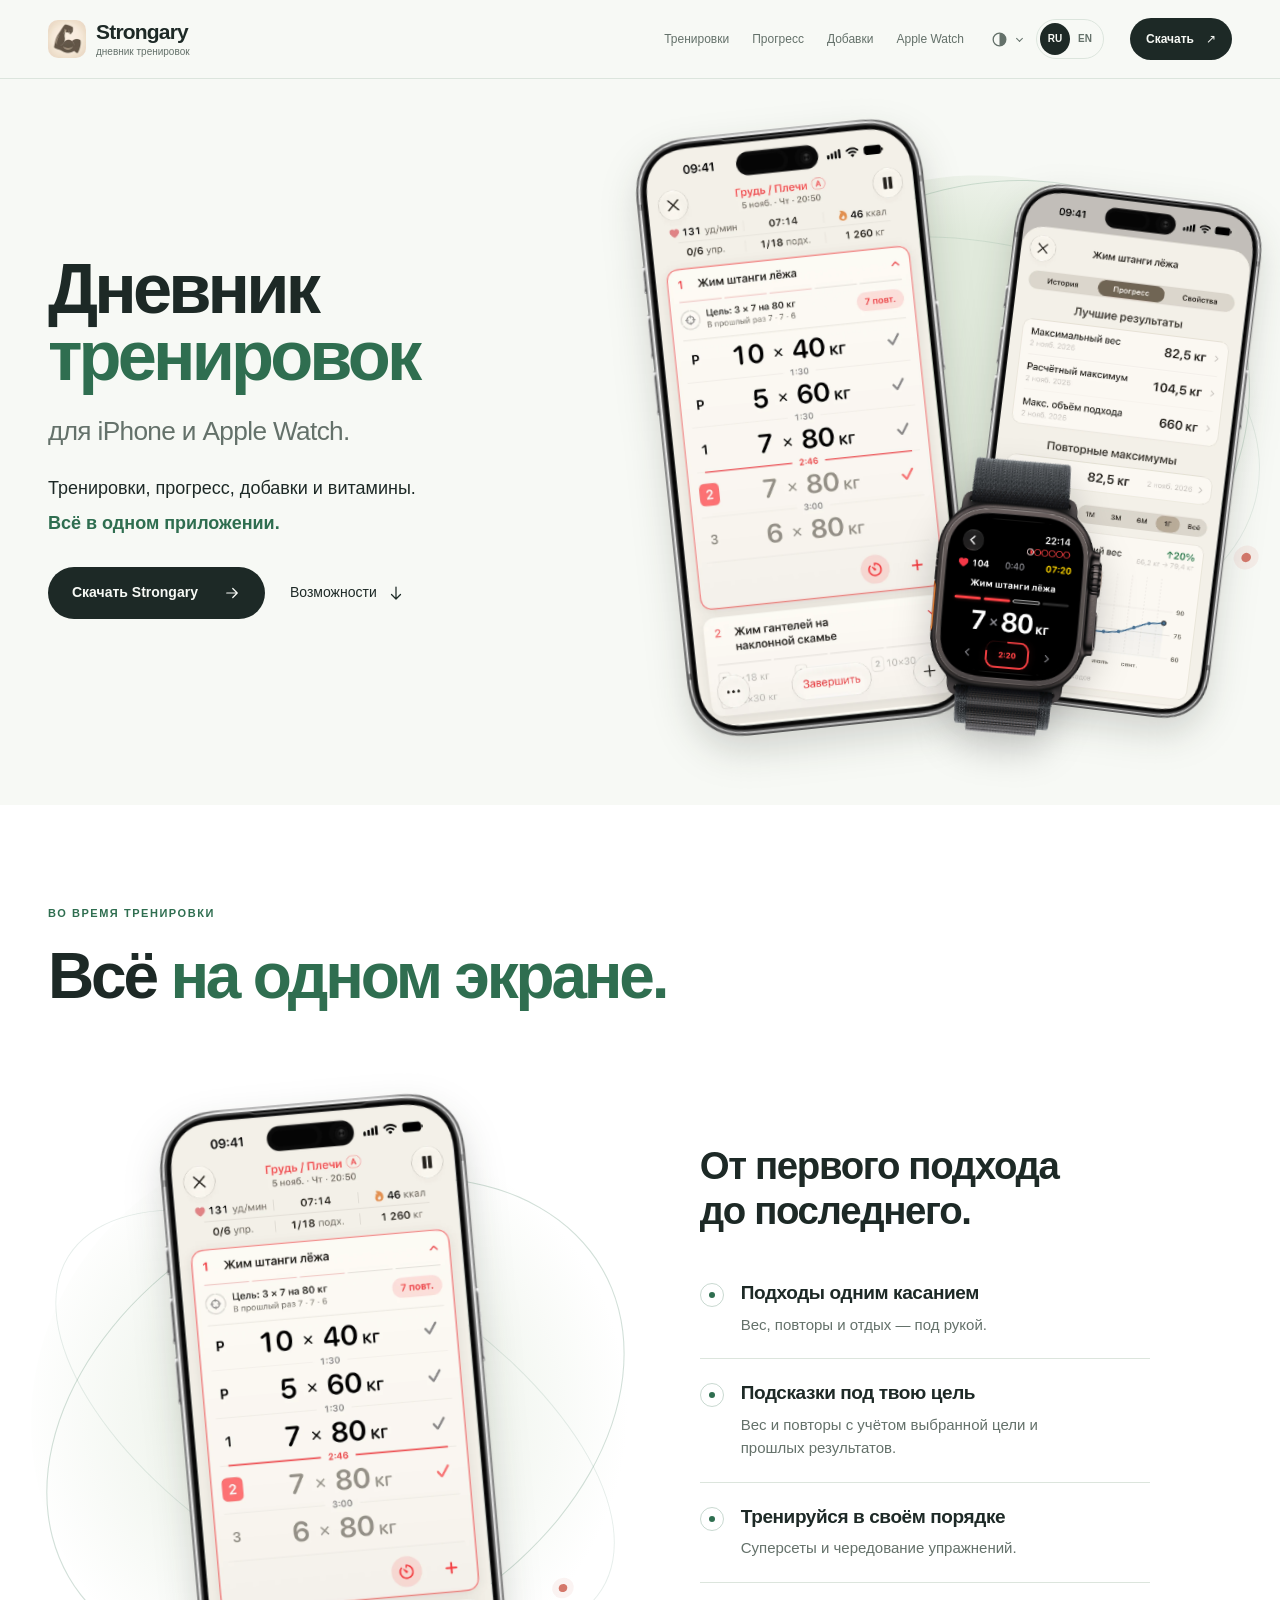
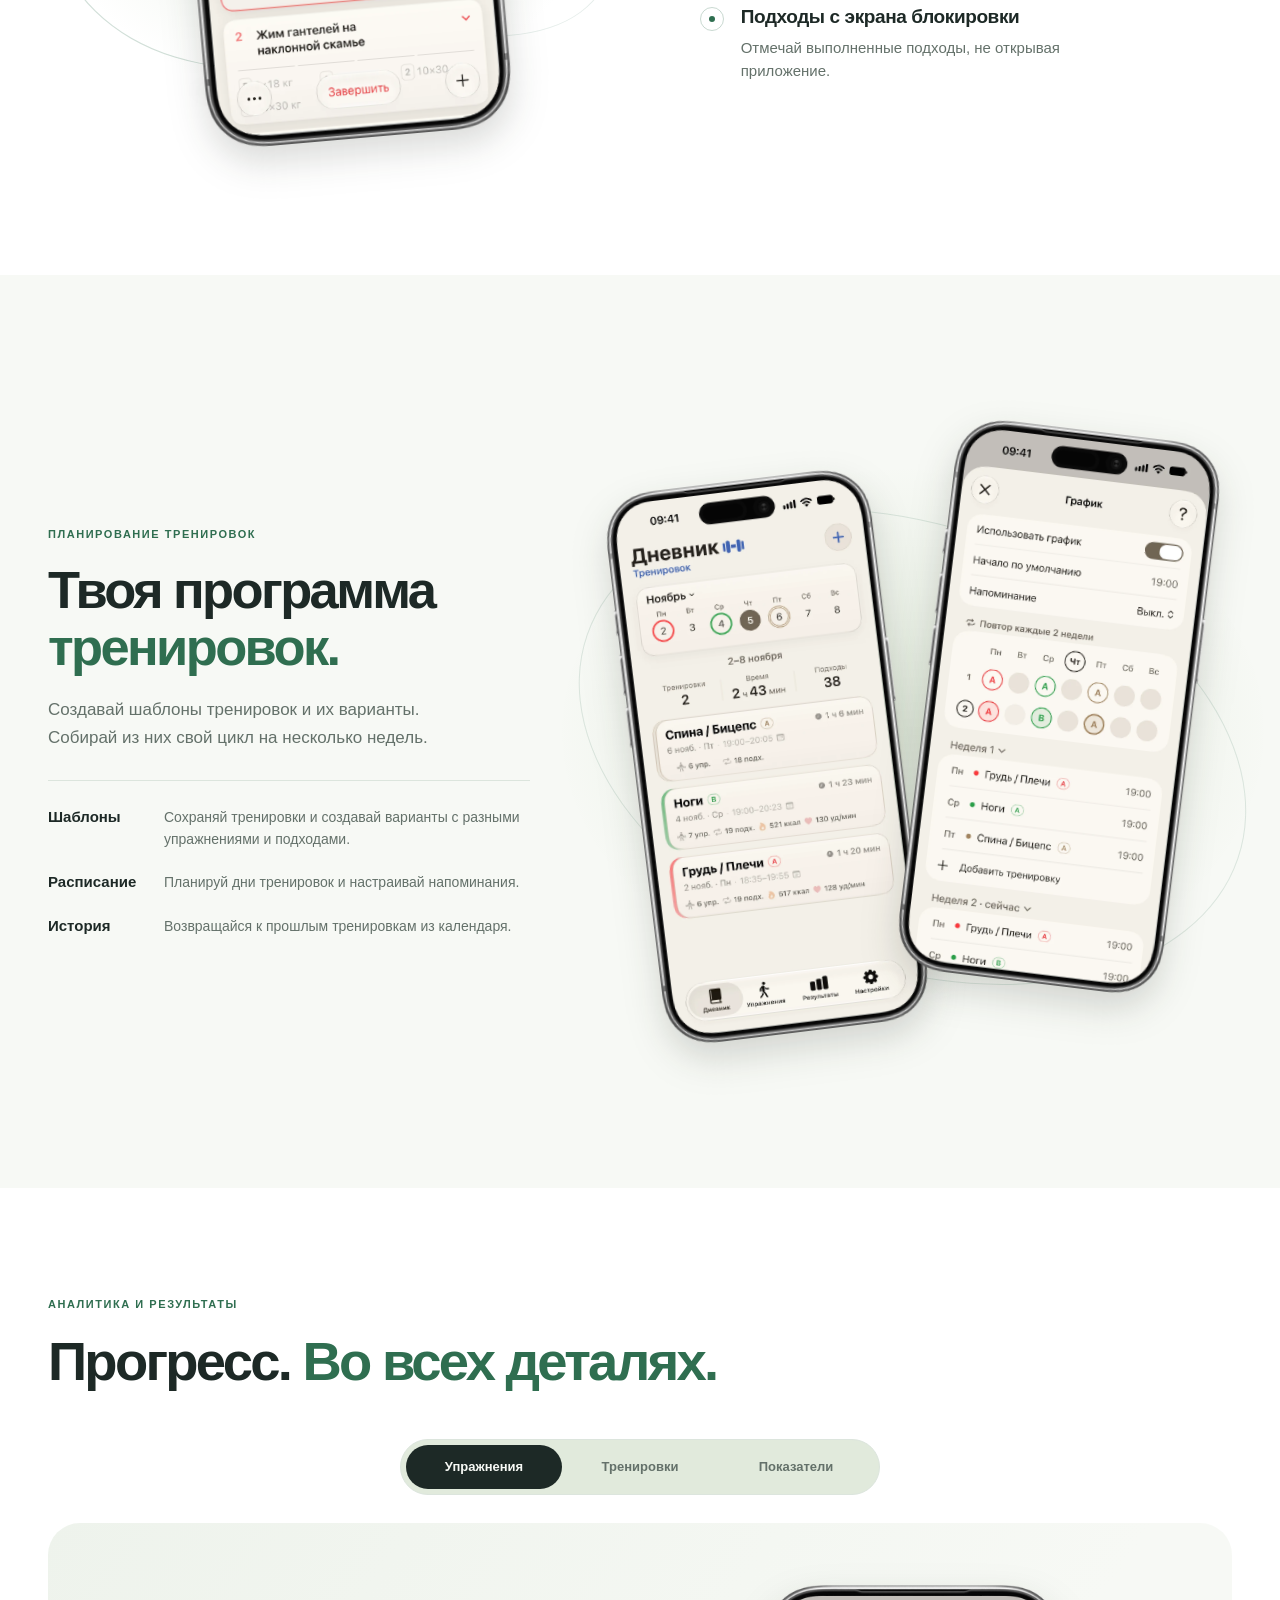
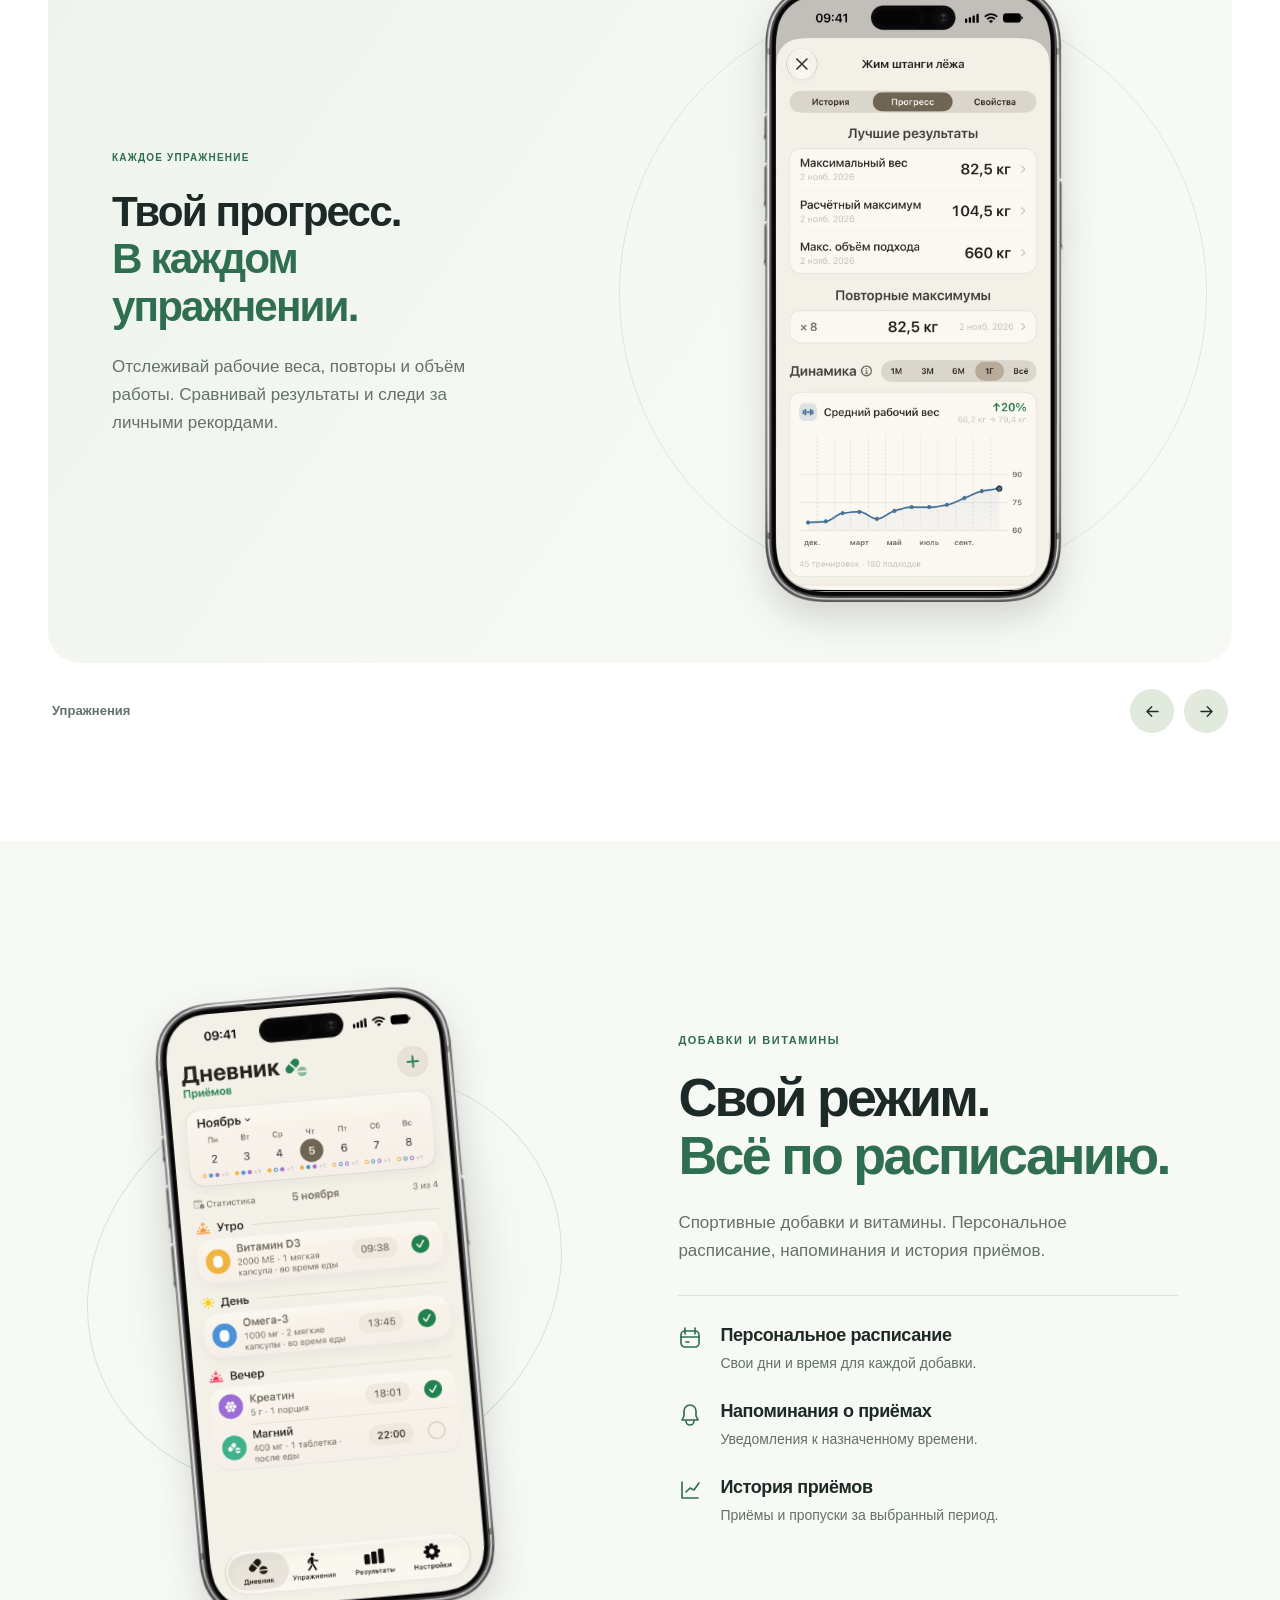
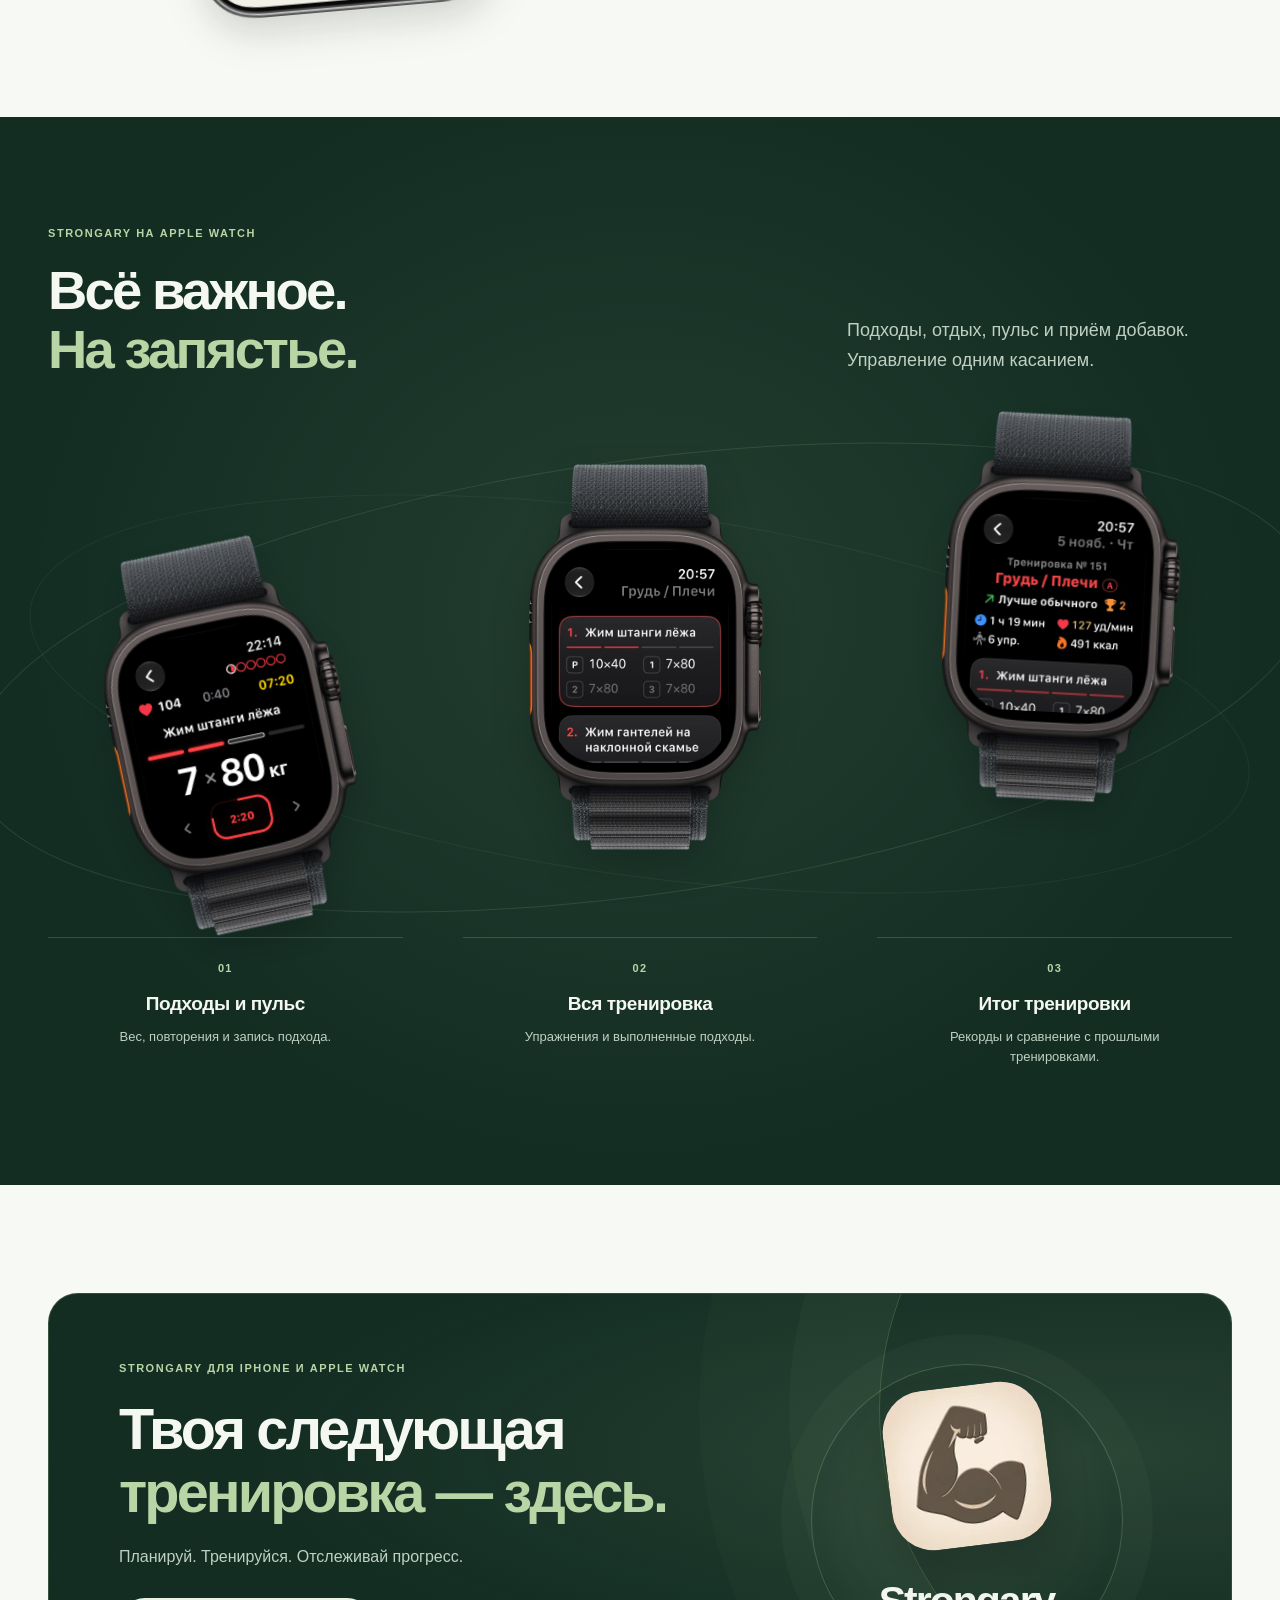
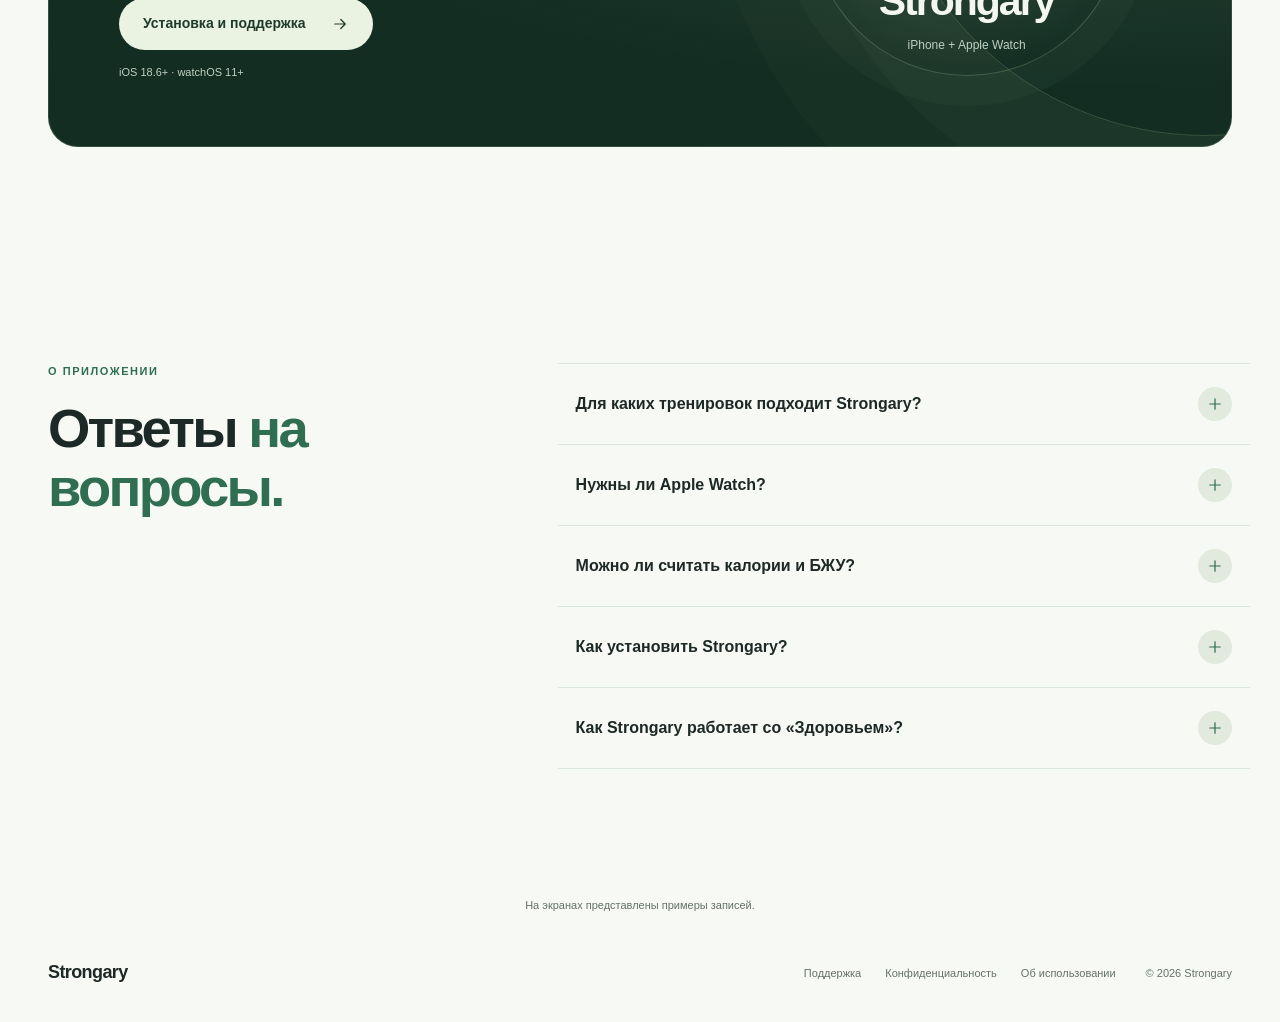
==== commit a4d79a74: "Refine progress navigation and mobile presentation" ====
--- a/index.html
+++ b/index.html
@@ -22,10 +22,10 @@
 <link rel="icon" href="/favicon.ico" sizes="16x16 32x32 48x48">
 <link rel="icon" type="image/png" sizes="32x32" href="/favicon-32.png">
 <link rel="apple-touch-icon" href="/apple-touch-icon.png">
-<script src="/preferences.js?v=20261106-4"></script>
-<link rel="stylesheet" href="/styles.css?v=20261106-4">
-<script src="/site-config.js?v=20261106-4" defer></script>
-<script src="/site.js?v=20261106-4" defer></script>
+<script src="/preferences.js?v=20261106-5"></script>
+<link rel="stylesheet" href="/styles.css?v=20261106-5">
+<script src="/site-config.js?v=20261106-5" defer></script>
+<script src="/site.js?v=20261106-5" defer></script>
 
 </head><body><svg class="svg-library" xmlns="http://www.w3.org/2000/svg" aria-hidden="true">
 <symbol id="arrow" viewBox="0 0 24 24"><path d="M5 12h14m-6-6 6 6-6 6"/></symbol>
@@ -87,7 +87,7 @@
 </section>
 <section class="plan-section" id="plan" aria-labelledby="plan-title">
   <div class="plan-card wrap">
-    <div class="plan-copy" data-reveal><p class="eyebrow">ПЛАНИРОВАНИЕ ТРЕНИРОВОК</p><h2 id="plan-title">Твоя программа<br><span>тренировок.</span></h2><p class="section-intro">Создавай шаблоны тренировок и их варианты. Собирай из них свой цикл на несколько недель.</p><div class="plan-features"><p><strong>Шаблоны</strong><span>Сохраняй тренировки и создавай варианты с разными упражнениями и подходами.</span></p><p><strong>Расписание</strong><span>Планируй дни тренировок и настраивай напоминания.</span></p><p><strong>История</strong><span>Возвращайся к прошлым тренировкам из календаря.</span></p></div></div>
+    <div class="plan-copy"><div class="plan-heading" data-reveal><p class="eyebrow">ПЛАНИРОВАНИЕ ТРЕНИРОВОК</p><h2 id="plan-title">Твоя программа<br><span>тренировок.</span></h2><p class="section-intro">Создавай шаблоны тренировок и их варианты. Собирай из них свой цикл на несколько недель.</p></div><div class="plan-features" data-reveal><p><strong>Шаблоны</strong><span>Сохраняй тренировки и создавай варианты с разными упражнениями и подходами.</span></p><p><strong>Расписание</strong><span>Планируй дни тренировок и настраивай напоминания.</span></p><p><strong>История</strong><span>Возвращайся к прошлым тренировкам из календаря.</span></p></div></div>
     <div class="plan-visual" data-reveal="device" data-scroll-scene><div class="plan-phone"><a class="device-phone" href="/assets/screenshots/release/ru/iphone/diary.png" data-zoom aria-label="Увеличить: Дневник: календарь и история тренировок"><img src="/assets/screenshots/release/ru/iphone/diary.webp" alt="Дневник: календарь и история тренировок" width="804" height="1748" loading="lazy" decoding="async"></a></div><div class="plan-phone plan-phone-schedule"><a class="device-phone" href="/assets/screenshots/release/ru/iphone/schedule.png" data-zoom aria-label="Увеличить: Расписание тренировок и варианты шаблонов"><img src="/assets/screenshots/release/ru/iphone/schedule.webp" alt="Расписание тренировок и варианты шаблонов" width="804" height="1748" loading="lazy" decoding="async"></a></div></div>
   </div>
 </section>
@@ -95,6 +95,11 @@
   <div class="wrap">
     <div class="section-heading" data-reveal><div><p class="eyebrow">АНАЛИТИКА И РЕЗУЛЬТАТЫ</p><h2 id="progress-title">Прогресс. <span>Во всех деталях.</span></h2></div></div>
     <div class="progress-gallery" data-reveal="device">
+      <div class="gallery-tabs" data-progress-tabs aria-label="Графики прогресса" hidden>
+        <button type="button" id="tab-exercise" aria-controls="panel-exercise" aria-label="Упражнения">Упражнения</button>
+        <button type="button" id="tab-overview" aria-controls="panel-overview" aria-label="Тренировки — сводка">Тренировки</button>
+        <button type="button" id="tab-muscles" aria-controls="panel-muscles" aria-label="Показатели — вес, пульс и кардио">Показатели</button>
+      </div>
       <div class="progress-explorer" data-progress-slides>
         <div class="progress-panel" id="panel-exercise" data-progress-panel>
           <div class="progress-panel-copy"><p class="panel-kicker">КАЖДОЕ УПРАЖНЕНИЕ</p><h3>Твой прогресс.<br><span>В каждом упражнении.</span></h3><p>Отслеживай рабочие веса, повторы и объём работы. Сравнивай результаты и следи за личными рекордами.</p></div>
@@ -111,11 +116,6 @@
       </div>
       <div class="gallery-controls" data-gallery-controls hidden>
         <p class="gallery-caption" data-gallery-caption aria-live="polite" aria-atomic="true">Упражнения</p>
-        <div class="gallery-dots" data-progress-tabs aria-label="Графики прогресса">
-          <button type="button" id="tab-exercise" aria-controls="panel-exercise" aria-label="Упражнения"><span class="gallery-dot" aria-hidden="true"></span></button>
-          <button type="button" id="tab-overview" aria-controls="panel-overview" aria-label="Сводка тренировок"><span class="gallery-dot" aria-hidden="true"></span></button>
-          <button type="button" id="tab-muscles" aria-controls="panel-muscles" aria-label="Вес, пульс и кардио"><span class="gallery-dot" aria-hidden="true"></span></button>
-        </div>
         <div class="gallery-arrows"><button type="button" data-gallery-prev aria-label="Предыдущий слайд"><svg class="icon" aria-hidden="true"><use href="#arrow"/></svg></button><button type="button" data-gallery-next aria-label="Следующий слайд"><svg class="icon" aria-hidden="true"><use href="#arrow"/></svg></button></div>
       </div>
     </div>
--- a/styles.css
+++ b/styles.css
@@ -161,13 +161,15 @@
 .metric-tags span + span::before { content: ""; display: inline-block; width: 3px; height: 3px; border-radius: 50%; background: currentColor; margin: 0 18px 3px 0; }
 .progress-panel-visual { display: grid; place-items: center; }
 .progress-phone { width: 265px; max-width: 100%; }
-.gallery-controls { display: grid; grid-template-columns: 1fr auto 1fr; align-items: center; gap: 24px; padding: 26px 4px 0; }
+.gallery-controls { display: grid; grid-template-columns: 1fr auto; align-items: center; gap: 24px; padding: 26px 4px 0; }
 .gallery-caption { font-size: 13px; font-weight: 550; color: var(--muted); }
-.gallery-dots { display: flex; align-items: center; justify-content: center; background: var(--scene); border-radius: 100px; padding: 4px 10px; }
-.gallery-dots button { display: grid; place-items: center; min-width: 44px; height: 44px; padding: 0 12px; border: 0; border-radius: 100px; background: transparent; }
-.gallery-dot { display: block; width: 7px; height: 7px; background: var(--muted); border-radius: 100px; transition: width .35s var(--ease), background .25s; }
-.gallery-dots button[aria-selected="true"] .gallery-dot { width: 30px; background: var(--ink); }
-.gallery-dots button:hover .gallery-dot { background: var(--ink); }
+.gallery-tabs { position:relative; isolation:isolate; display:grid; grid-template-columns:repeat(3,minmax(0,1fr)); width:min(100%,480px); margin:0 auto 28px; padding:5px; border:1px solid var(--line); border-radius:100px; background:var(--scene); }
+.gallery-tabs::before { content:""; position:absolute; z-index:-1; inset:5px auto 5px 5px; width:calc((100% - 10px) / 3); border-radius:100px; background:var(--ink); transform:translateX(calc(var(--active-tab,0) * 100%)); transition:transform .45s var(--ease); }
+.progress-gallery[data-active-tab="1"] { --active-tab:1; }
+.progress-gallery[data-active-tab="2"] { --active-tab:2; }
+.gallery-tabs button { min-height:44px; min-width:0; padding:12px 18px; border:0; border-radius:100px; background:transparent; color:var(--muted); font-size:13px; font-weight:550; transition:color .3s; }
+.gallery-tabs button:hover { color:var(--ink); }
+.gallery-tabs button[aria-selected="true"] { color:var(--paper); }
 .gallery-arrows { display: flex; justify-content: flex-end; gap: 10px; }
 .gallery-arrows button { display: grid; place-items: center; width: 44px; height: 44px; border: 0; border-radius: 50%; background: var(--scene); transition: background .2s; }
 .gallery-arrows button:hover { background: var(--line); }
@@ -258,9 +260,9 @@
 .not-found h1 { font-size: clamp(46px, 8vw, 90px); line-height: 1.05; letter-spacing: -.05em; margin-block: 25px; }
 .not-found .button { margin-top: 30px; }
 /* Motion enhances the composition; scrolling never hides essential content. */
-[data-reveal] { transition: opacity .9s var(--ease), translate 1.25s var(--ease); transition-delay:var(--reveal-delay, 0ms); }
-[data-reveal].will-reveal { opacity: 0; translate: 0 60px; }
-[data-reveal="device"].will-reveal { translate: 0 100px; }
+[data-reveal] { transition: opacity .75s var(--ease), translate .95s var(--ease); transition-delay:var(--reveal-delay, 0ms); }
+[data-reveal].will-reveal { opacity: 0; translate: 0 40px; }
+[data-reveal="device"].will-reveal { translate: 0 60px; }
 [data-reveal].is-visible, [data-reveal]:focus-within { opacity: 1; translate: none; }
 @keyframes enter { from { opacity: 0; transform: translateY(16px); } to { opacity: 1; transform: none; } }
 .hero-entry { animation: enter .85s var(--ease) both; }
@@ -293,6 +295,8 @@
   .watch-devices h3 { font-size: 16px; }
 }
 @media (max-width: 1000px) {
+  .site-header { transition:translate .35s var(--ease); }
+  .site-header[data-compact="true"]:not(:has(:focus-visible)):not(:has(details[open])) { translate:0 calc(-1 * var(--header-collapse,56px)); }
   .wrap { width: calc(100% - 64px); }
   .header-inner { min-height: 106px; display: grid; grid-template-columns: 1fr auto; gap: 0 20px; padding-block: 10px 5px; }
   .brand { grid-column: 1; grid-row: 1; }
@@ -502,8 +506,8 @@
   .metric-tags span { font-size: 11px; }
   .metric-tags span + span::before { margin-right: 12px; }
   .gallery-controls { grid-template-columns: 1fr auto; gap: 15px; padding: 18px 0 0; }
-  .gallery-caption { grid-column: 1 / -1; grid-row: 2; text-align: center; }
-  .gallery-dots { justify-self: start; }
+  .gallery-tabs { margin-bottom:22px; }
+  .gallery-tabs button { padding-inline:8px; font-size:11px; }
   .gallery-arrows { gap: 8px; }
   .intakes-showcase { padding: 27px 22px 30px; }
   .intakes-stage { aspect-ratio: .86; }
@@ -600,8 +604,8 @@
 .plan-section { padding-block:120px; }
 .plan-copy h2 { font-size:clamp(38px,4.2vw,60px); }
 .plan-features { border-top:1px solid var(--line); padding-top:26px; }
-.plan-visual .plan-phone { transform:translate3d(calc(30px - var(--scene-progress,.5) * 60px),calc(100px - var(--scene-progress,.5) * 150px),0) rotate(-7deg); }
-.plan-visual .plan-phone-schedule { transform:translate3d(calc(-30px + var(--scene-progress,.5) * 60px),calc(-75px + var(--scene-progress,.5) * 100px),0) rotate(7deg); }
+.plan-visual .plan-phone { transform:translate3d(calc(var(--plan-spread,30px) - var(--scene-progress,.5) * var(--plan-spread,30px) * 2),calc(100px - var(--scene-progress,.5) * 150px),0) rotate(-7deg); }
+.plan-visual .plan-phone-schedule { transform:translate3d(calc(var(--scene-progress,.5) * var(--plan-spread,30px) * 2 - var(--plan-spread,30px)),calc(-75px + var(--scene-progress,.5) * 100px),0) rotate(7deg); }
 .plan-visual::after { content:""; position:absolute; z-index:-1; inset:17% -4% 12%; border:1px solid color-mix(in srgb,var(--accent) 14%,transparent); border-radius:50%; transform:rotate(19deg); }
 .progress-explorer { background:linear-gradient(125deg,var(--soft),var(--paper) 65%); }
 .progress-panel-visual { position:relative; isolation:isolate; }
@@ -629,8 +633,8 @@
  }
 }
 @keyframes training-device { from { transform:translateY(65px) rotate(-10deg); } to { transform:translateY(-65px) rotate(0deg); } }
-@keyframes plan-diary { from { transform:translate3d(30px,100px,0) rotate(-10deg); } to { transform:translate3d(-30px,-50px,0) rotate(-3deg); } }
-@keyframes plan-schedule { from { transform:translate3d(-30px,-75px,0) rotate(10deg); } to { transform:translate3d(30px,25px,0) rotate(3deg); } }
+@keyframes plan-diary { from { transform:translate3d(var(--plan-spread,30px),100px,0) rotate(-10deg); } to { transform:translate3d(calc(-1 * var(--plan-spread,30px)),-50px,0) rotate(-3deg); } }
+@keyframes plan-schedule { from { transform:translate3d(calc(-1 * var(--plan-spread,30px)),-75px,0) rotate(10deg); } to { transform:translate3d(var(--plan-spread,30px),25px,0) rotate(3deg); } }
 @keyframes watch-first { from { transform:translateY(80px) rotate(-12deg); } to { transform:translateY(-60px) rotate(-3deg); } }
 @keyframes watch-last { from { transform:translateY(-50px) rotate(3deg); } to { transform:translateY(50px) rotate(12deg); } }
 @media (max-width:1000px) {
@@ -764,7 +768,10 @@
 @media (max-width:760px) {
  .hero h1 .hero-result { font-size:clamp(21px,3.5vw,25px); margin-top:20px; }
  .plan-card { grid-template-columns:1fr; gap:38px; }
- .plan-copy { max-width:580px; }
+ .plan-copy { display:contents; }
+ .plan-heading { grid-row:1; max-width:580px; }
+ .plan-visual { grid-row:2; --plan-spread:12px; }
+ .plan-features { grid-row:3; margin-top:0; }
  .plan-features p { grid-template-columns:105px 1fr; gap:18px; }
  .plan-features span { font-size:14px; }
  .plan-visual { width:100%; max-width:610px; margin-inline:auto; min-height:590px; padding-block:30px; }
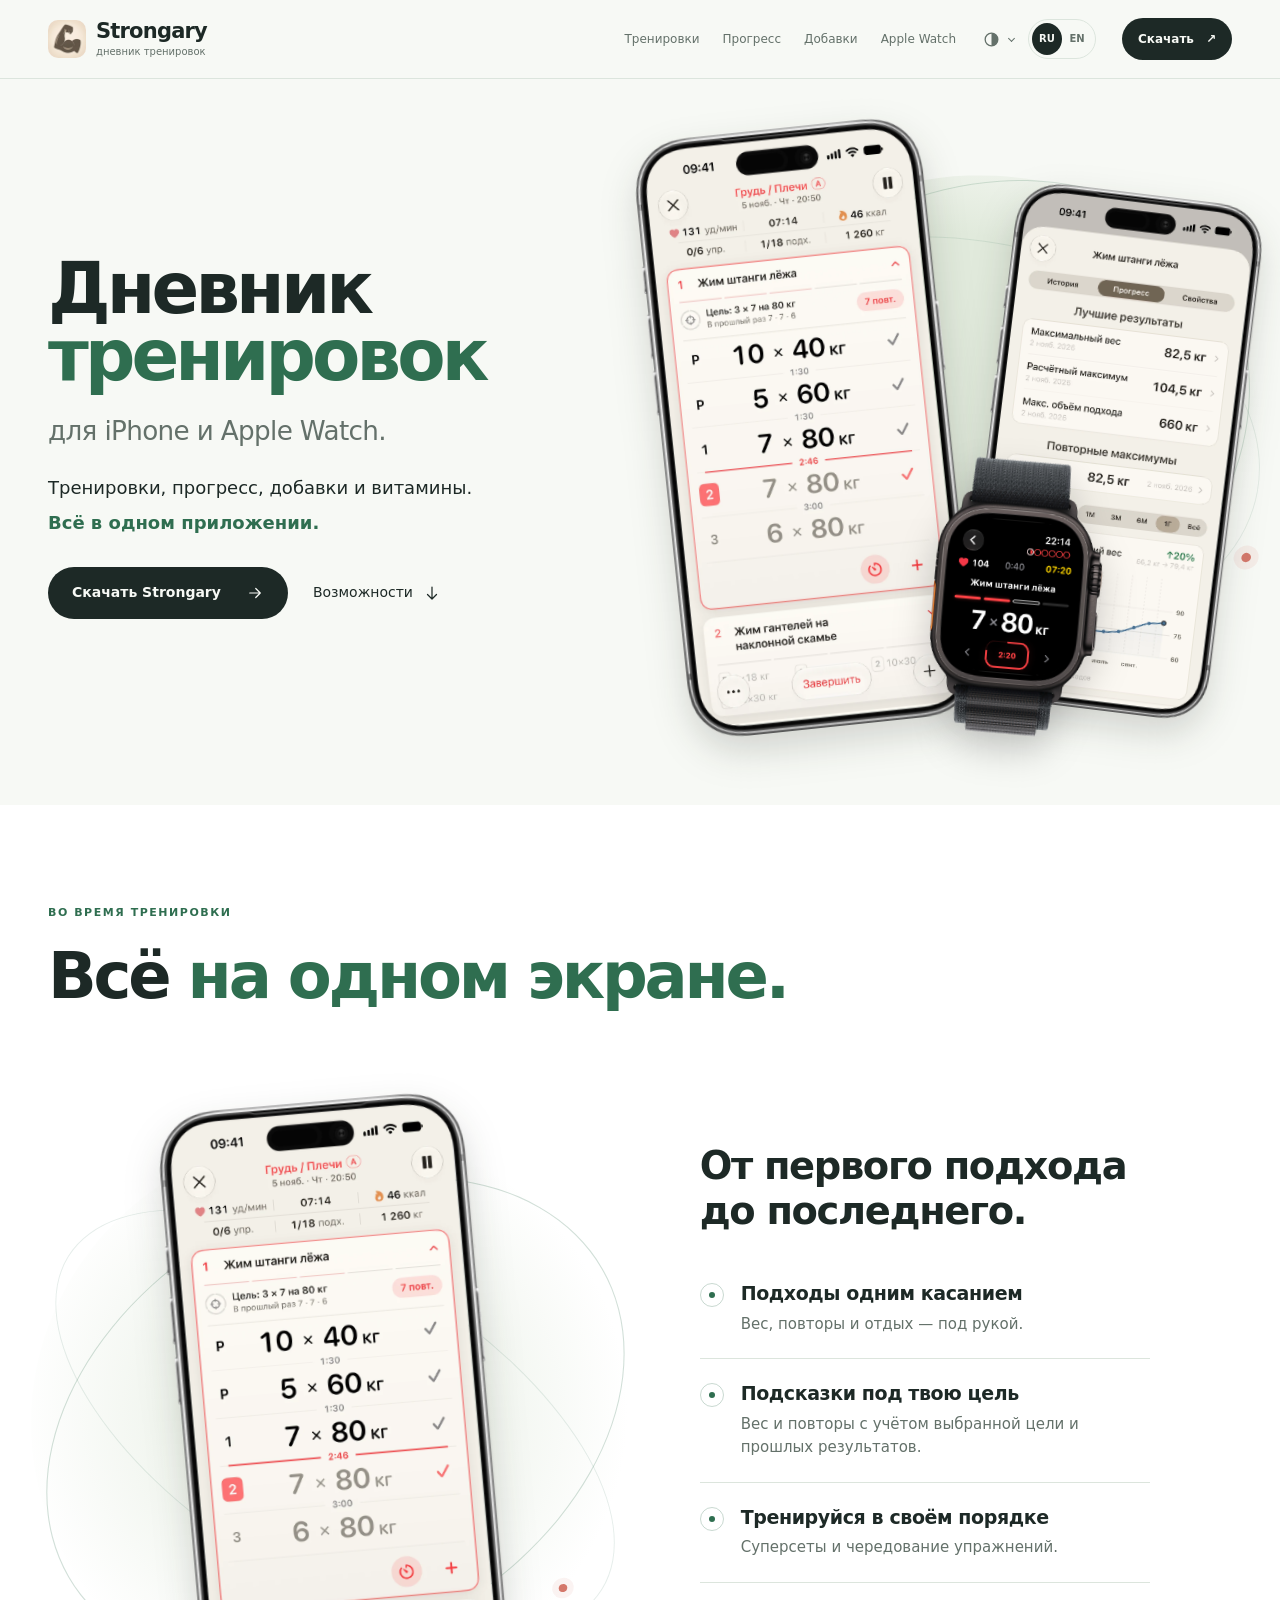
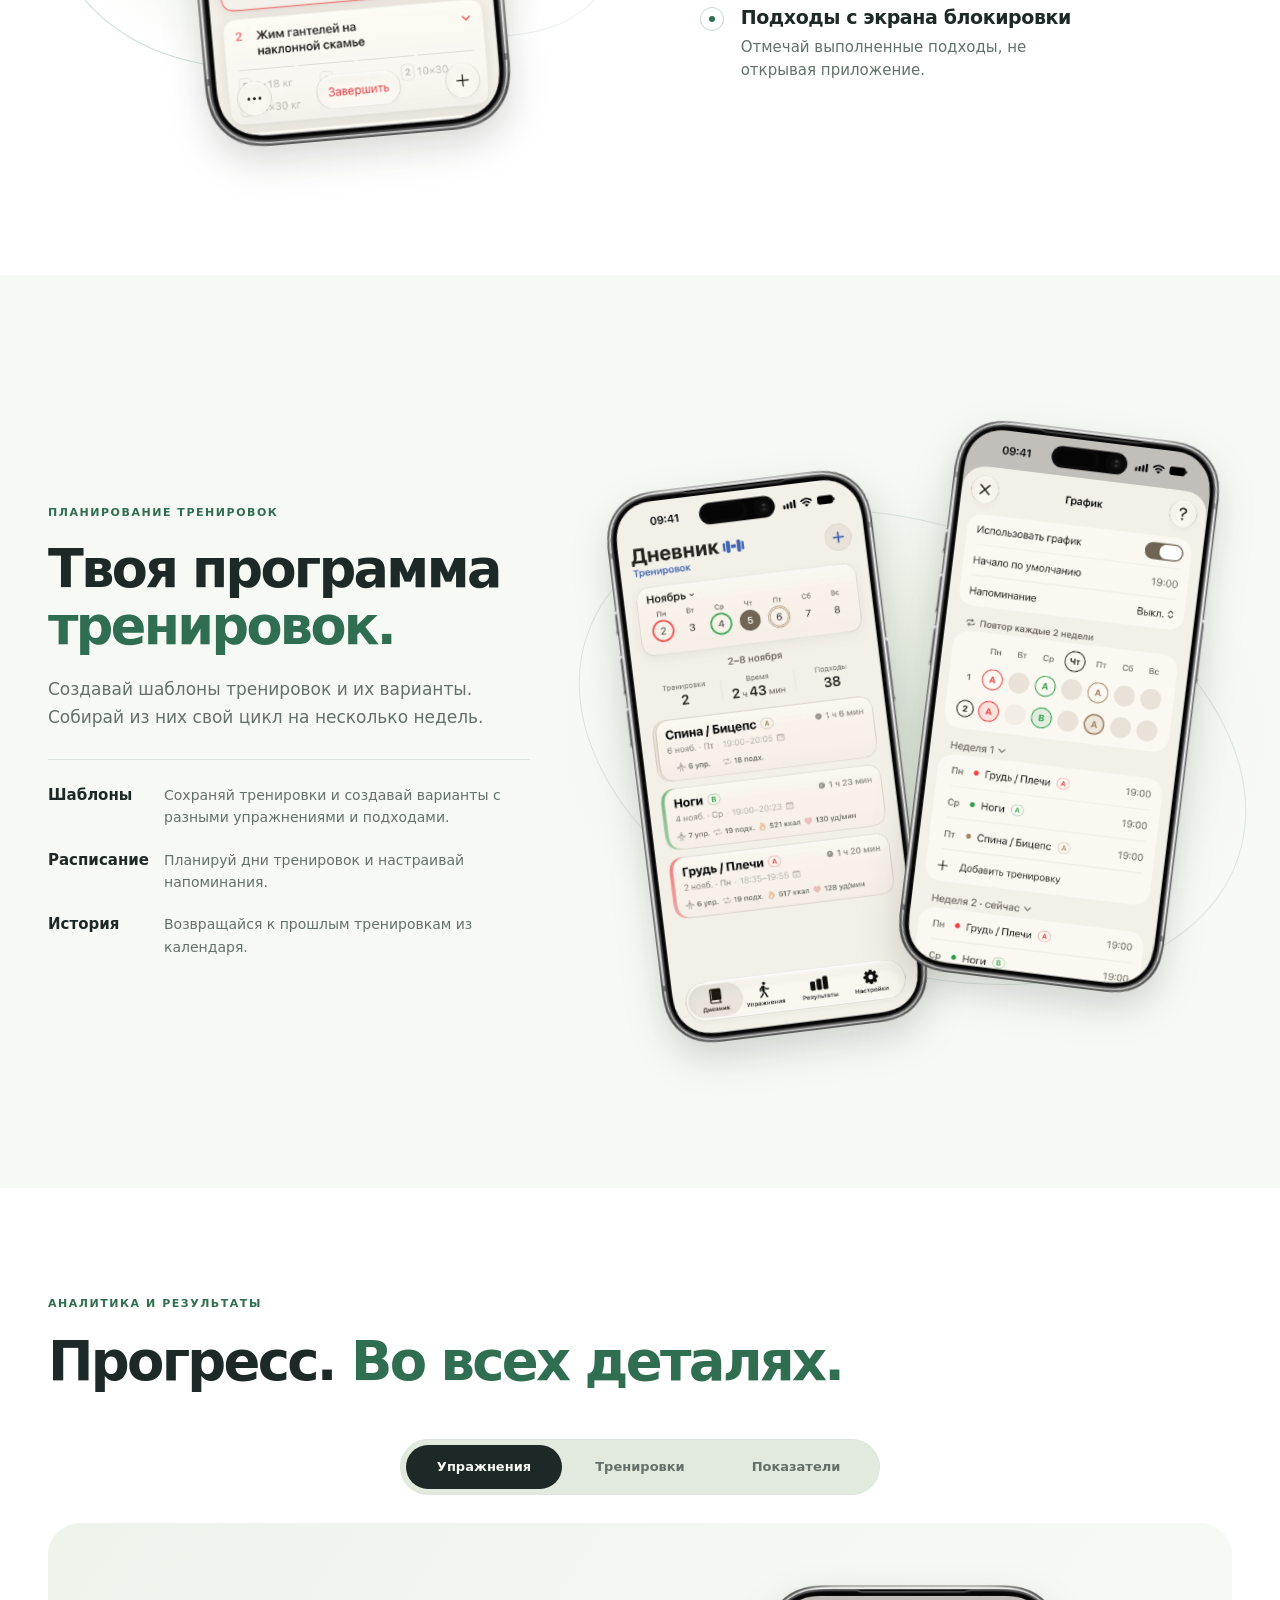
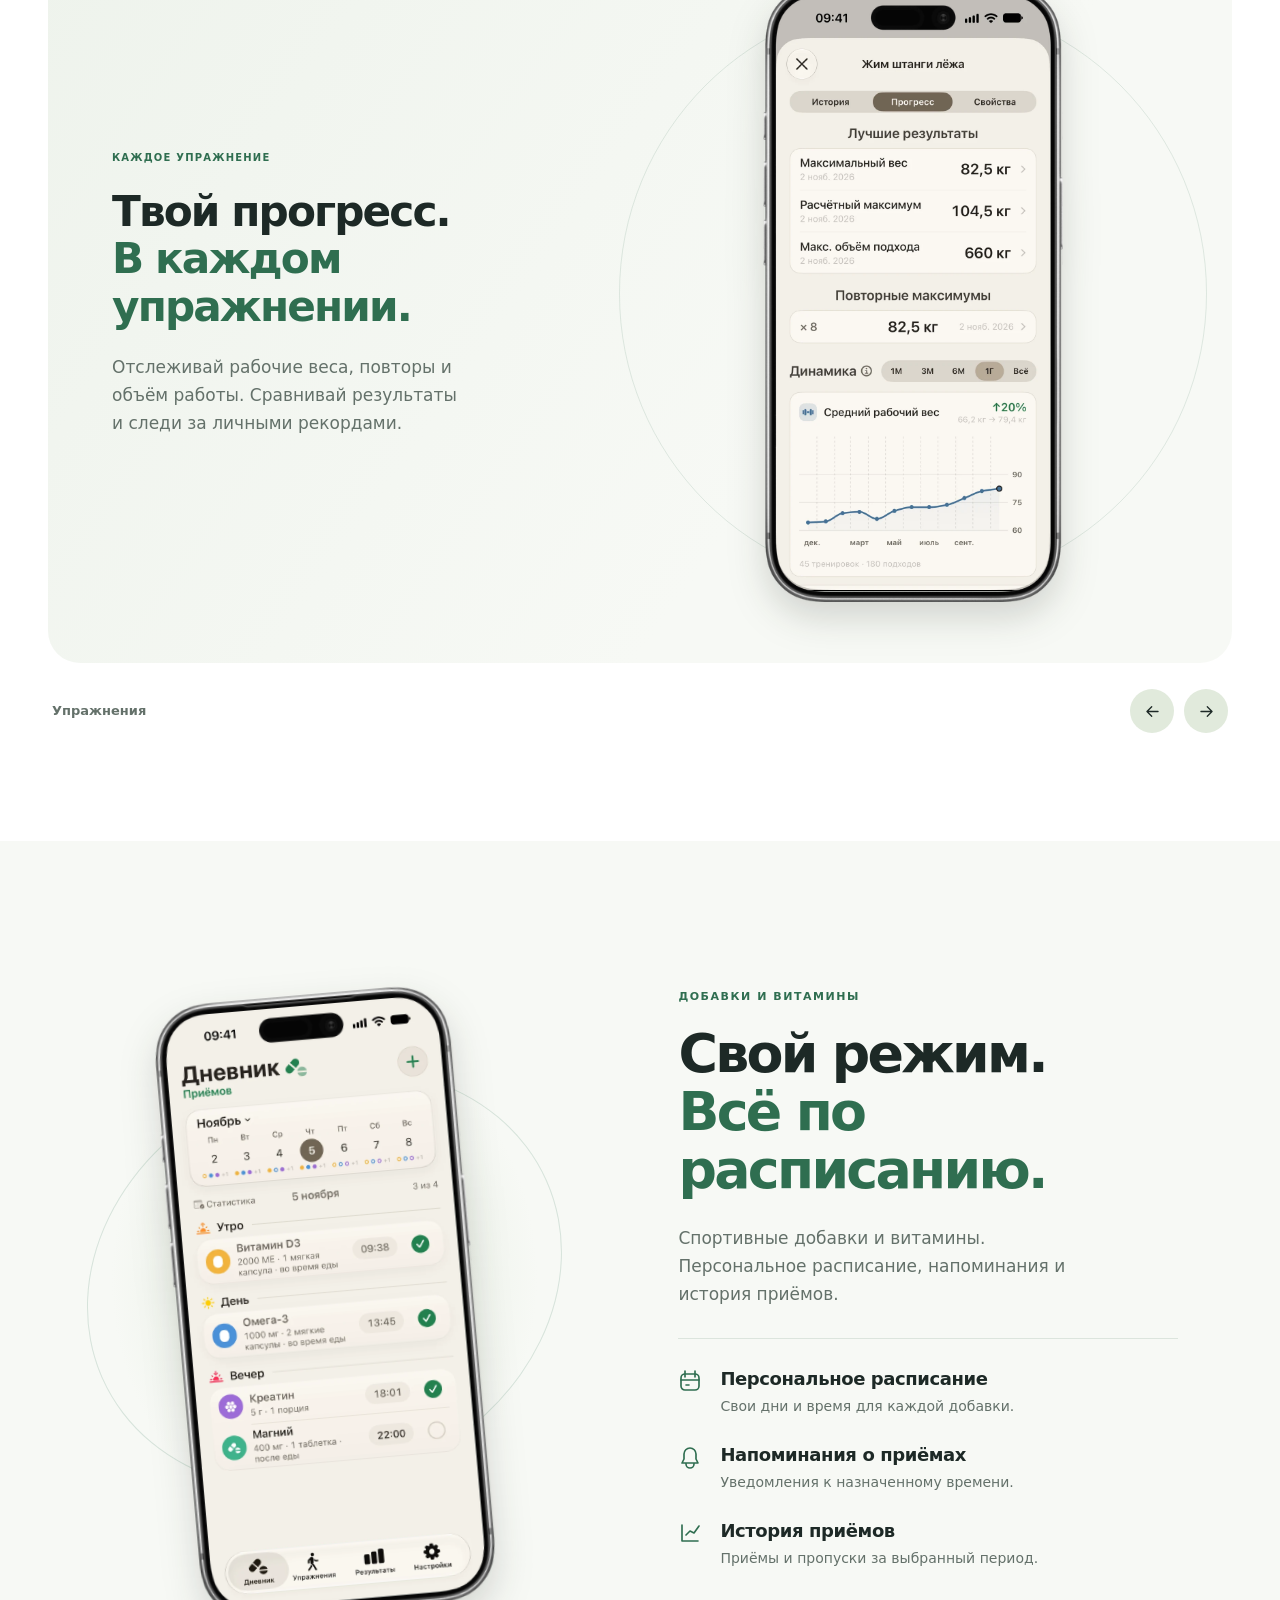
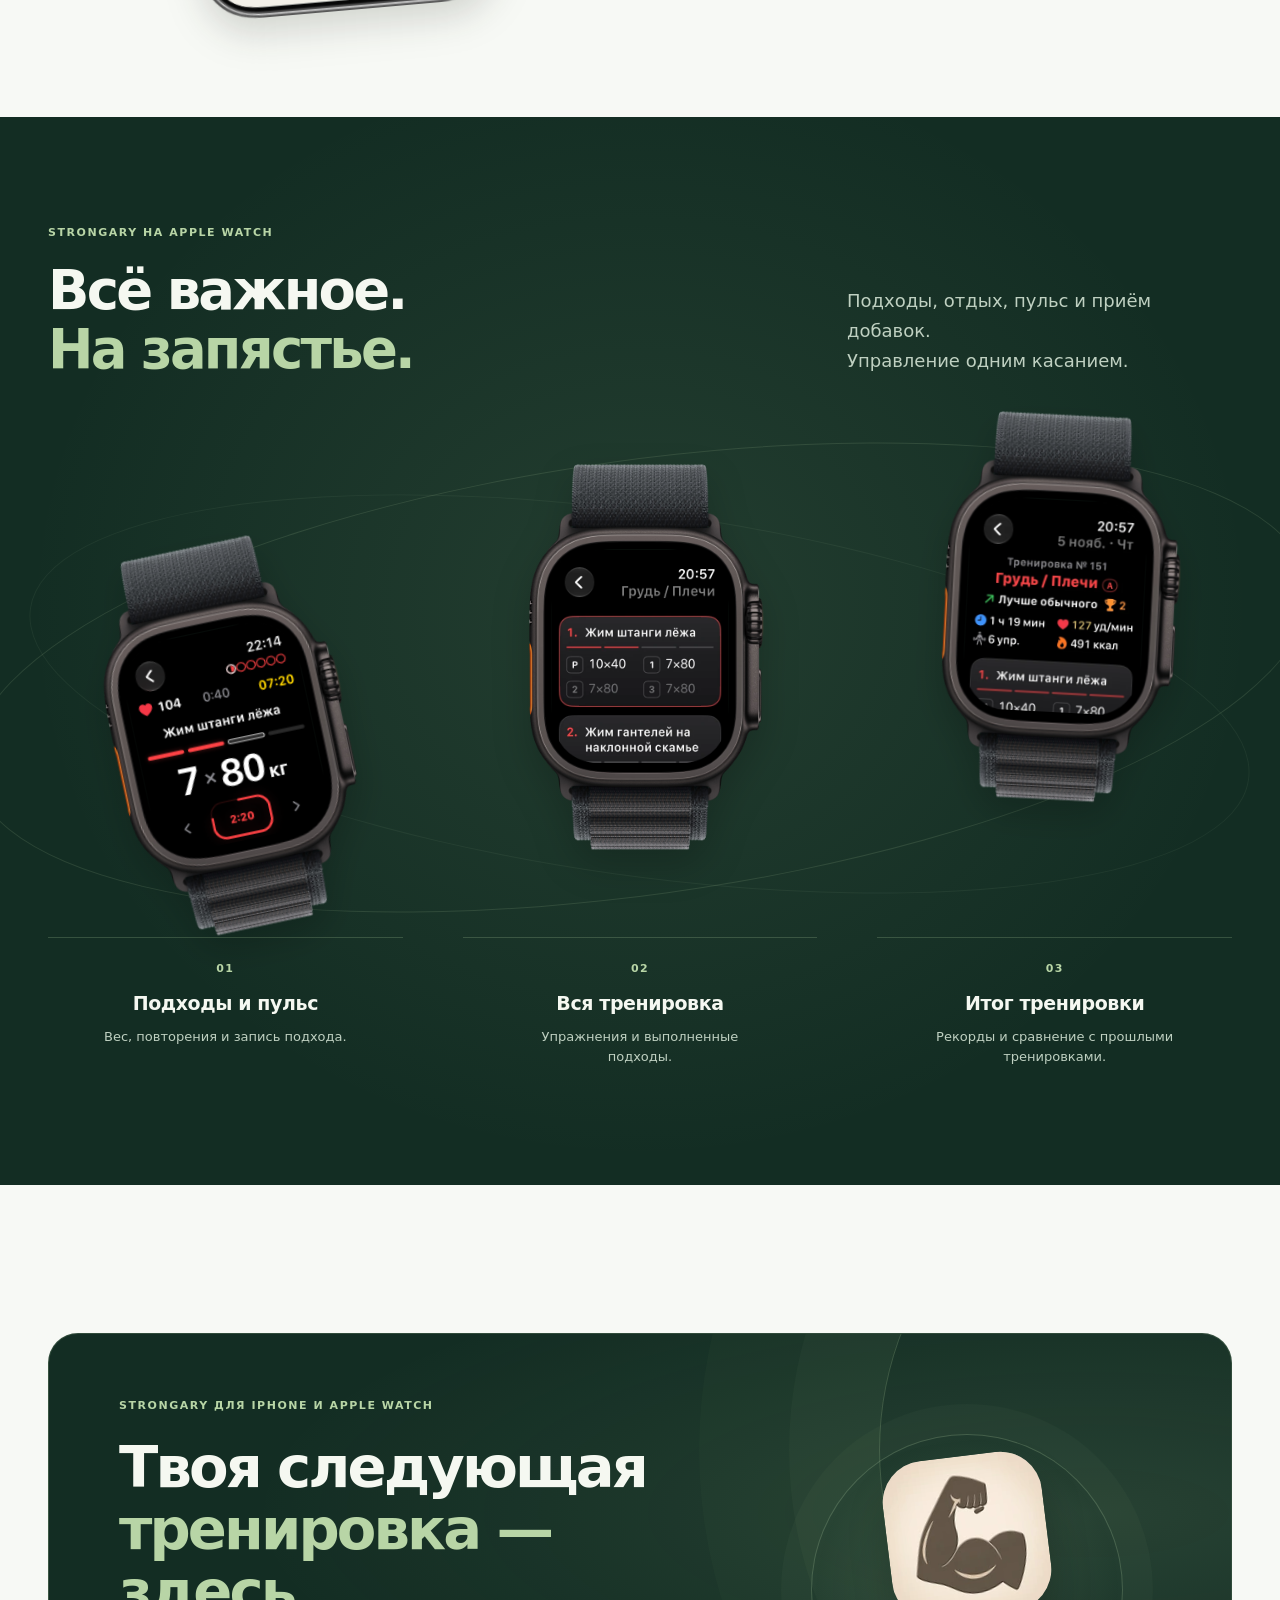
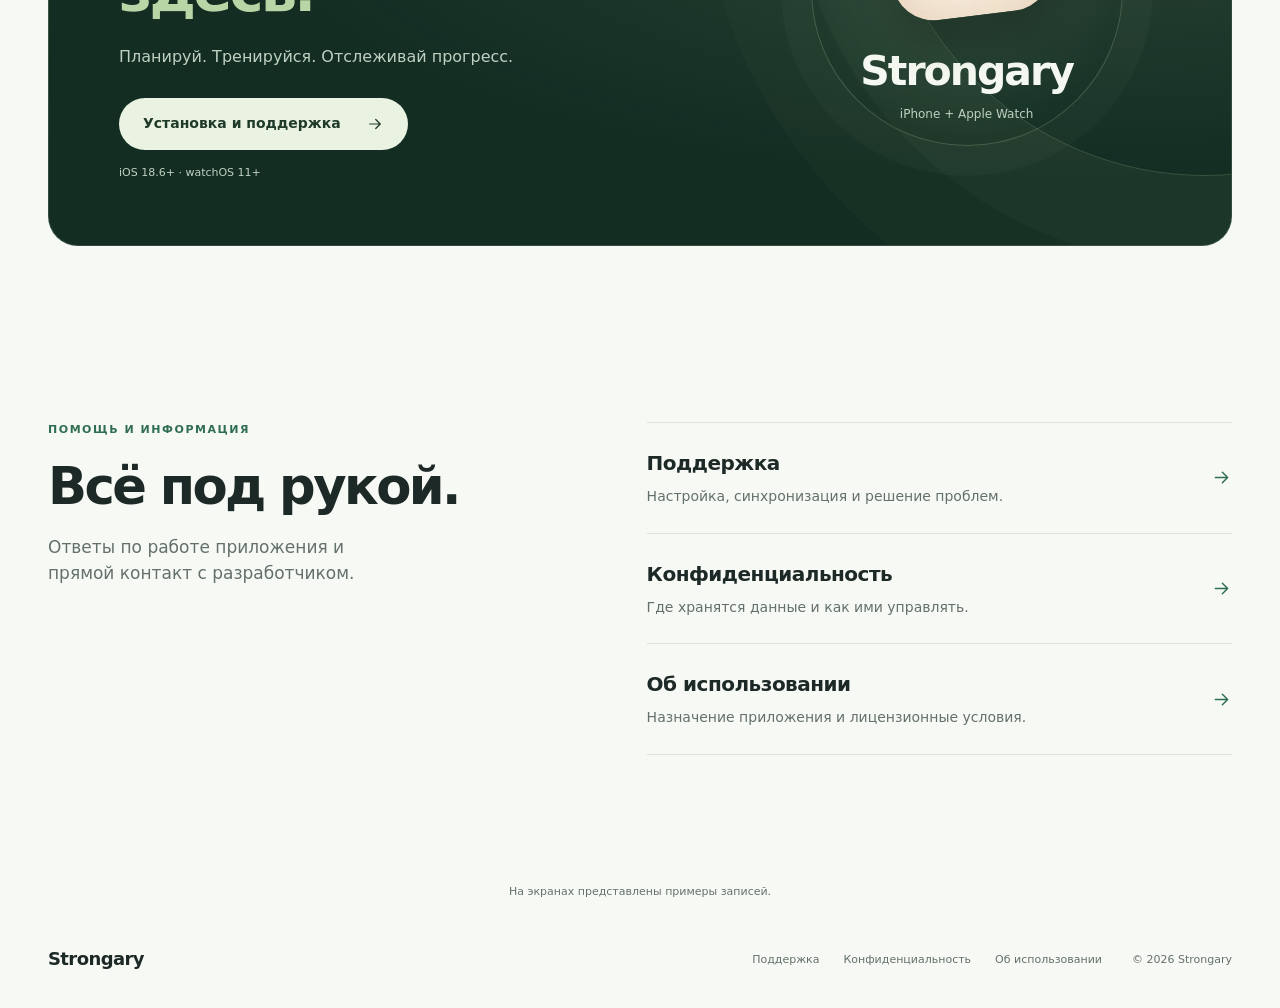
==== commit 84fc033e: "Refine support and legal pages; optimize release website" ====
--- a/index.html
+++ b/index.html
@@ -2,7 +2,7 @@
 <html lang="ru">
 <head>
 <meta charset="utf-8">
-<meta name="viewport" content="width=device-width, initial-scale=1, viewport-fit=cover">
+<meta name="referrer" content="strict-origin-when-cross-origin"><meta name="viewport" content="width=device-width, initial-scale=1, viewport-fit=cover">
 <title>Strongary — дневник тренировок, добавок и витаминов</title>
 <meta name="description" content="Strongary — дневник тренировок для iPhone и Apple Watch. Планируй тренировки, отмечай подходы, следи за прогрессом и приёмом добавок.">
 <meta name="theme-color" content="#f7f9f5">
@@ -22,10 +22,11 @@
 <link rel="icon" href="/favicon.ico" sizes="16x16 32x32 48x48">
 <link rel="icon" type="image/png" sizes="32x32" href="/favicon-32.png">
 <link rel="apple-touch-icon" href="/apple-touch-icon.png">
-<script src="/preferences.js?v=20261106-5"></script>
-<link rel="stylesheet" href="/styles.css?v=20261106-5">
-<script src="/site-config.js?v=20261106-5" defer></script>
-<script src="/site.js?v=20261106-5" defer></script>
+<script src="/preferences.js?v=20261107-1"></script>
+<link rel="preload" as="image" href="/assets/devices/iphone-17-pro-max.webp">
+<link rel="stylesheet" href="/styles.css?v=20261107-1">
+<script src="/site-config.js?v=20261107-1" defer></script>
+<script src="/site.js?v=20261107-1" defer></script>
 
 </head><body><svg class="svg-library" xmlns="http://www.w3.org/2000/svg" aria-hidden="true">
 <symbol id="arrow" viewBox="0 0 24 24"><path d="M5 12h14m-6-6 6 6-6 6"/></symbol>
@@ -62,7 +63,7 @@
     </div>
     <div class="hero-stage" aria-label="Strongary: тренировка, графики прогресса и Apple Watch">
       <div class="hero-backdrop" aria-hidden="true"><i></i><i></i><i></i></div>
-      <div class="hero-device hero-device-progress"><a class="device-phone" href="/assets/screenshots/release/ru/iphone/progress.png" data-zoom aria-label="Увеличить: Графики рабочего веса и прогресса в упражнении"><img src="/assets/screenshots/release/ru/iphone/progress.webp" alt="Графики рабочего веса и прогресса в упражнении" width="804" height="1748" fetchpriority="high" decoding="async"></a></div>
+      <div class="hero-device hero-device-progress"><a class="device-phone" href="/assets/screenshots/release/ru/iphone/progress.png" data-zoom aria-label="Увеличить: Графики рабочего веса и прогресса в упражнении"><img src="/assets/screenshots/release/ru/iphone/progress.webp" alt="Графики рабочего веса и прогресса в упражнении" width="804" height="1748" decoding="async"></a></div>
       <div class="hero-device hero-device-workout"><a class="device-phone" href="/assets/screenshots/release/ru/iphone/workout.png" data-zoom aria-label="Увеличить: Тренировка: вес, повторения и отметки подходов"><img src="/assets/screenshots/release/ru/iphone/workout.webp" alt="Тренировка: вес, повторения и отметки подходов" width="804" height="1748" fetchpriority="high" decoding="async"></a></div>
       <div class="hero-watch"><a class="device-watch" href="/assets/screenshots/release/ru/watch/set.png?v=20261106-4" data-zoom aria-label="Увеличить: Apple Watch: текущий подход, пульс и время"><img src="/assets/screenshots/release/ru/watch/set.webp?v=20261106-4" alt="Apple Watch: текущий подход, пульс и время" width="416" height="496" loading="lazy" decoding="async"></a></div>
 
@@ -141,11 +142,6 @@
   </div>
 </section>
 <section class="download-section section-space" id="download" aria-labelledby="download-title"><div class="download-card wrap" data-reveal><div class="download-copy"><p class="eyebrow">STRONGARY ДЛЯ IPHONE И APPLE WATCH</p><h2 id="download-title">Твоя следующая<br><span>тренировка — здесь.</span></h2><p class="release-description">Планируй. Тренируйся. Отслеживай прогресс.</p><div class="download-action"><a class="button button-light" href="/support.html#install" data-app-store>Установка и поддержка <svg class="icon" aria-hidden="true"><use href="#arrow"/></svg></a></div><p class="download-note">iOS 18.6+ · watchOS 11+</p></div><div class="download-brand" aria-hidden="true"><img src="/icon.webp" width="160" height="160" alt="" loading="lazy"><strong>Strongary</strong><span>iPhone + Apple Watch</span></div></div></section>
-<section class="faq-section section-space wrap" aria-labelledby="faq-title"><div class="faq-heading"><p class="eyebrow">О ПРИЛОЖЕНИИ</p><h2 id="faq-title">Ответы <span>на вопросы.</span></h2></div><div class="faq-list">
-  <details><summary>Для каких тренировок подходит Strongary?<svg class="icon" aria-hidden="true"><use href="#plus"/></svg></summary><p>Для силовых тренировок — упражнения, подходы, вес и повторения. Для кардио — время и дистанция. Программу и нагрузку ты выбираешь самостоятельно.</p></details>
-  <details><summary>Нужны ли Apple Watch?<svg class="icon" aria-hidden="true"><use href="#plus"/></svg></summary><p>Нет. Дневник, шаблоны, графики и приёмы доступны на iPhone. Часы добавляют управление тренировкой с запястья и запись пульса во время тренировки.</p></details>
-  <details><summary>Можно ли считать калории и БЖУ?<svg class="icon" aria-hidden="true"><use href="#plus"/></svg></summary><p>Нет. Strongary помогает учитывать добавки и витамины: их расписание, напоминания и историю приёмов. Дневника еды в приложении нет.</p></details>
-  <details><summary>Как установить Strongary?<svg class="icon" aria-hidden="true"><use href="#plus"/></svg></summary><p data-release-faq>Установи Strongary из App Store на iPhone с iOS 18.6 или новее. Приложение для Apple Watch устанавливается через приложение Watch на iPhone; требуется watchOS 11 или новее.</p></details>
-<details><summary>Как Strongary работает со «Здоровьем»?<svg class="icon" aria-hidden="true"><use href="#plus"/></svg></summary><p>С твоего разрешения тренировки с Apple Watch сохраняются в «Здоровье». Доступ к показателям можно настроить отдельно. Подробности — в <a href="/privacy.html#health">политике конфиденциальности</a>.</p></details></div></section>
+<section class="help-bridge section-space wrap" aria-labelledby="help-title"><div><p class="eyebrow">ПОМОЩЬ И ИНФОРМАЦИЯ</p><h2 id="help-title">Всё под рукой.</h2><p>Ответы по работе приложения и прямой контакт с разработчиком.</p></div><nav class="service-links" aria-label="Поддержка и документы"><a href="/support.html"><div><h3>Поддержка</h3><p>Настройка, синхронизация и решение проблем.</p></div><svg class="icon" aria-hidden="true"><use href="#arrow"/></svg></a><a href="/privacy.html"><div><h3>Конфиденциальность</h3><p>Где хранятся данные и как ими управлять.</p></div><svg class="icon" aria-hidden="true"><use href="#arrow"/></svg></a><a href="/terms.html"><div><h3>Об использовании</h3><p>Назначение приложения и лицензионные условия.</p></div><svg class="icon" aria-hidden="true"><use href="#arrow"/></svg></a></nav></section>
 <p class="screens-note wrap">На экранах представлены примеры записей.</p>
 </main><footer class="site-footer wrap"><span class="brand">Strongary</span><nav aria-label="Ссылки внизу страницы"><a href="/support.html">Поддержка</a><a href="/privacy.html">Конфиденциальность</a><a href="/terms.html">Об использовании</a></nav><small>© 2026 Strongary</small></footer><dialog class="zoom-dialog" id="zoom-dialog" aria-label="Скриншот приложения"><div class="zoom-toolbar"><p id="zoom-caption"></p><button class="zoom-close" type="button" aria-label="Закрыть скриншот"><svg class="icon" aria-hidden="true"><use href="#close"/></svg></button></div><div class="zoom-image-wrap"><img id="zoom-image" alt=""></div></dialog></body></html>
--- a/styles.css
+++ b/styles.css
@@ -24,7 +24,7 @@
 }
 * { box-sizing: border-box; }
 html { scroll-behavior: smooth; scroll-padding-top: 100px; }
-body { margin: 0; background: var(--paper); color: var(--ink); font: 400 17px/1.55 -apple-system, BlinkMacSystemFont, "Helvetica Neue", "Segoe UI", sans-serif; -webkit-font-smoothing: antialiased; }
+body { margin: 0; background: var(--paper); color: var(--ink); font: 400 17px/1.55 system-ui, -apple-system, BlinkMacSystemFont, "Segoe UI", Roboto, "Helvetica Neue", Arial, sans-serif; -webkit-font-smoothing: antialiased; }
 body.modal-open { overflow: hidden; }
 a { color: inherit; text-decoration: none; }
 button, a, summary { -webkit-tap-highlight-color: transparent; }
@@ -96,7 +96,7 @@
 /* Real screenshots inside device frames. No reconstructed product UI. */
 .device-phone { display: block; width: 100%; position: relative; aspect-ratio: 389 / 800; isolation: isolate; filter: drop-shadow(0 16px 18px rgb(21 32 19 / 17%)); cursor: zoom-in; }
 .device-phone img { position: absolute; left: 4.4%; top: 1.7%; width: 91.2%; height: 96.5%; object-fit: contain; background: #000; border-radius: 14% / 6.4%; }
-.device-phone::after { content: ""; position: absolute; inset: 0; background: url("assets/devices/iphone-17-pro-max.png") center / 100% 100% no-repeat; pointer-events: none; }
+.device-phone::after { content: ""; position: absolute; inset: 0; background: url("assets/devices/iphone-17-pro-max.webp") center / 100% 100% no-repeat; pointer-events: none; }
 .device-watch { display: block; position: relative; width: 100%; aspect-ratio: 600 / 960; isolation: isolate; filter: drop-shadow(0 16px 18px rgb(0 0 0 / 20%)); cursor: zoom-in; }
 .device-watch::after { content: ""; position: absolute; inset: 0; background: url("assets/devices/apple-watch-ultra-3-black.webp") center / 100% 100% no-repeat; pointer-events: none; }
 .device-watch img { position: absolute; left: 14.667%; top: 23.125%; width: 70.667%; height: 53.75%; object-fit: contain; background: #000; border-radius: 26% / 21%; }
@@ -882,3 +882,91 @@
  .faq-list summary { gap:14px; }
 }
 @media (max-width:360px) { .main-nav a::before { inset-inline:-4px; } }
+
+/* Help and legal information: clear routes, readable documents, no hidden answers. */
+.help-bridge { display:grid; grid-template-columns:1fr 1.15fr; gap:clamp(40px,7vw,100px); align-items:start; }
+.help-bridge h2 { margin:20px 0; font-size:clamp(36px,4vw,54px); }
+.help-bridge > div > p:last-child { max-width:340px; color:var(--muted); font-size:17px; }
+.service-links a { display:flex; align-items:center; justify-content:space-between; gap:24px; padding:25px 0; border-top:1px solid var(--line); }
+.service-links a:last-child { border-bottom:1px solid var(--line); }
+.service-links h3 { font-size:20px; letter-spacing:-.025em; }
+.service-links p { font-size:14px; color:var(--muted); margin-top:7px; }
+.service-links .icon { width:21px; height:21px; color:var(--accent); transition:translate .25s var(--ease); }
+.service-links a:hover .icon { translate:4px 0; }
+.service-links a:hover h3 { color:var(--accent); }
+.help-page, .legal-page { padding-block:70px 100px; max-width:1120px; }
+.help-hero { display:grid; grid-template-columns:minmax(0,1fr) 380px; gap:72px; align-items:center; padding-bottom:70px; }
+.help-hero h1, .document-hero h1 { font-size:clamp(36px,5.2vw,64px); line-height:1.08; letter-spacing:-.045em; font-weight:620; margin:20px 0 25px; }
+.help-hero .document-lead, .document-hero .document-lead { font-size:20px; line-height:1.6; color:var(--muted); max-width:690px; }
+.help-contact { padding:30px; border:1px solid var(--line); border-radius:24px; background:var(--white); }
+.help-contact .eyebrow { font-size:10px; }
+.help-contact h2 { font-size:27px; margin:16px 0; letter-spacing:-.035em; }
+.help-contact p:not(.eyebrow) { font-size:14px; color:var(--muted); }
+.help-contact .button { margin-top:25px; width:100%; gap:16px; }
+.support-address { display:block; width:fit-content; margin-top:18px; font-size:15px; color:var(--accent); text-underline-offset:4px; overflow-wrap:anywhere; }
+.support-address:hover { text-decoration:underline; }
+.help-contact .contact-hint { font-size:12px!important; margin-top:6px; }
+.document-layout { display:grid; grid-template-columns:230px minmax(0,1fr); gap:70px; align-items:start; border-top:1px solid var(--line); padding-top:42px; }
+.document-toc { position:sticky; top:110px; display:flex; flex-direction:column; align-items:flex-start; max-height:calc(100vh - 140px); overflow:auto; padding:0 8px 8px 0; }
+.document-toc .eyebrow { margin-bottom:14px; font-size:10px; }
+.document-toc a { font-size:13px; color:var(--muted); padding-block:8px; line-height:1.4; }
+.document-toc a:hover { color:var(--accent); text-decoration:underline; text-underline-offset:4px; }
+.document-content { min-width:0; font-size:17px; line-height:1.7; }
+.document-content p, .document-content ul, .document-content ol { color:var(--muted); margin:0 0 18px; }
+.document-content ol, .document-content ul { padding-left:24px; }
+.document-content li { padding-left:4px; margin-bottom:12px; }
+.document-content a:not(.text-link) { color:var(--accent); text-decoration:underline; text-underline-offset:4px; overflow-wrap:anywhere; }
+.document-content h2 { font-size:28px; line-height:1.2; letter-spacing:-.03em; margin:0 0 22px; scroll-margin-top:20px; }
+.document-content h3 { font-size:18px; line-height:1.4; letter-spacing:-.015em; margin:26px 0 15px; }
+.help-topic, .legal-clause { padding-bottom:42px; margin-bottom:38px; border-bottom:1px solid var(--line); scroll-margin-top:20px; }
+.help-topic:last-child, .legal-clause:last-child { margin-bottom:0; padding-bottom:0; border-bottom:0; }
+.help-note { border-left:3px solid var(--accent); padding:6px 0 6px 20px; margin:26px 0; }
+.help-note p { margin:0; color:var(--ink); }
+.document-hero { max-width:870px; margin-bottom:42px; }
+.document-hero h1 { font-size:clamp(31px,4.3vw,52px); overflow-wrap:anywhere; }
+.document-hero p:not(.eyebrow) { color:var(--muted); margin-bottom:18px; }
+.document-hero .upd { font-size:13px; }
+.document-hero a { color:var(--accent); text-decoration:underline; text-underline-offset:4px; }
+.privacy-overview { display:grid; grid-template-columns:repeat(3,minmax(0,1fr)); gap:36px; border-top:1px solid var(--line); padding-block:30px 40px; }
+.privacy-overview h2 { font-size:18px; letter-spacing:-.02em; margin:0 0 10px; }
+.privacy-overview p { color:var(--muted); font-size:14px; }
+/* A solid background remains when advanced blur is unavailable. */
+@supports not ((backdrop-filter:blur(1px)) or (-webkit-backdrop-filter:blur(1px))) { .site-header { background:var(--paper); } }
+@media (max-width:1000px) {
+ .help-hero { grid-template-columns:minmax(0,1fr) 330px; gap:36px; }
+ .help-contact { padding:24px; }
+ .document-layout { grid-template-columns:180px minmax(0,1fr); gap:38px; }
+ .document-toc { top:140px; max-height:calc(100vh - 165px); }
+}
+@media (max-width:760px) {
+ .help-page, .legal-page { padding-block:45px 70px; }
+ .help-hero { grid-template-columns:1fr; gap:30px; padding-bottom:40px; }
+ .help-hero h1 br { display:none; }
+ .help-hero h1 { font-size:42px; }
+ .help-hero .document-lead, .document-hero .document-lead { font-size:18px; }
+ .help-contact { max-width:520px; }
+ .document-layout { grid-template-columns:1fr; gap:32px; padding-top:24px; }
+ .document-toc { position:static; flex-direction:row; gap:8px; max-height:none; overflow:auto; align-items:center; padding:0 0 12px; margin-right:-4px; }
+ .document-toc .eyebrow { display:none; }
+ .document-toc a { flex:none; white-space:nowrap; border:1px solid var(--line); border-radius:100px; padding:10px 16px; }
+ .document-content { font-size:16px; }
+ .document-content h2 { font-size:26px; }
+ .privacy-overview { gap:24px; }
+ .help-bridge { grid-template-columns:1fr; gap:32px; }
+ .help-bridge > div > p:last-child { max-width:460px; }
+ .help-topic, .legal-clause { margin-bottom:30px; padding-bottom:30px; }
+}
+@media (max-width:520px) {
+ .help-hero h1 { font-size:38px; }
+ .document-hero h1 { font-size:clamp(28px,7.2vw,36px); letter-spacing:-.035em; }
+ .document-hero { margin-bottom:28px; }
+ .privacy-overview { grid-template-columns:1fr; gap:20px; padding-block:24px; }
+ .privacy-overview h2 { margin-bottom:6px; }
+ .help-contact { padding:24px; border-radius:20px; }
+ .help-contact h2 { font-size:26px; }
+ .service-links a { padding-block:22px; }
+ .site-footer nav { font-size:12px; }
+}
+@supports not (overflow:clip) {
+ .hero, .training-section, .plan-section, .intakes-section, .watch-section { overflow:hidden; }
+}
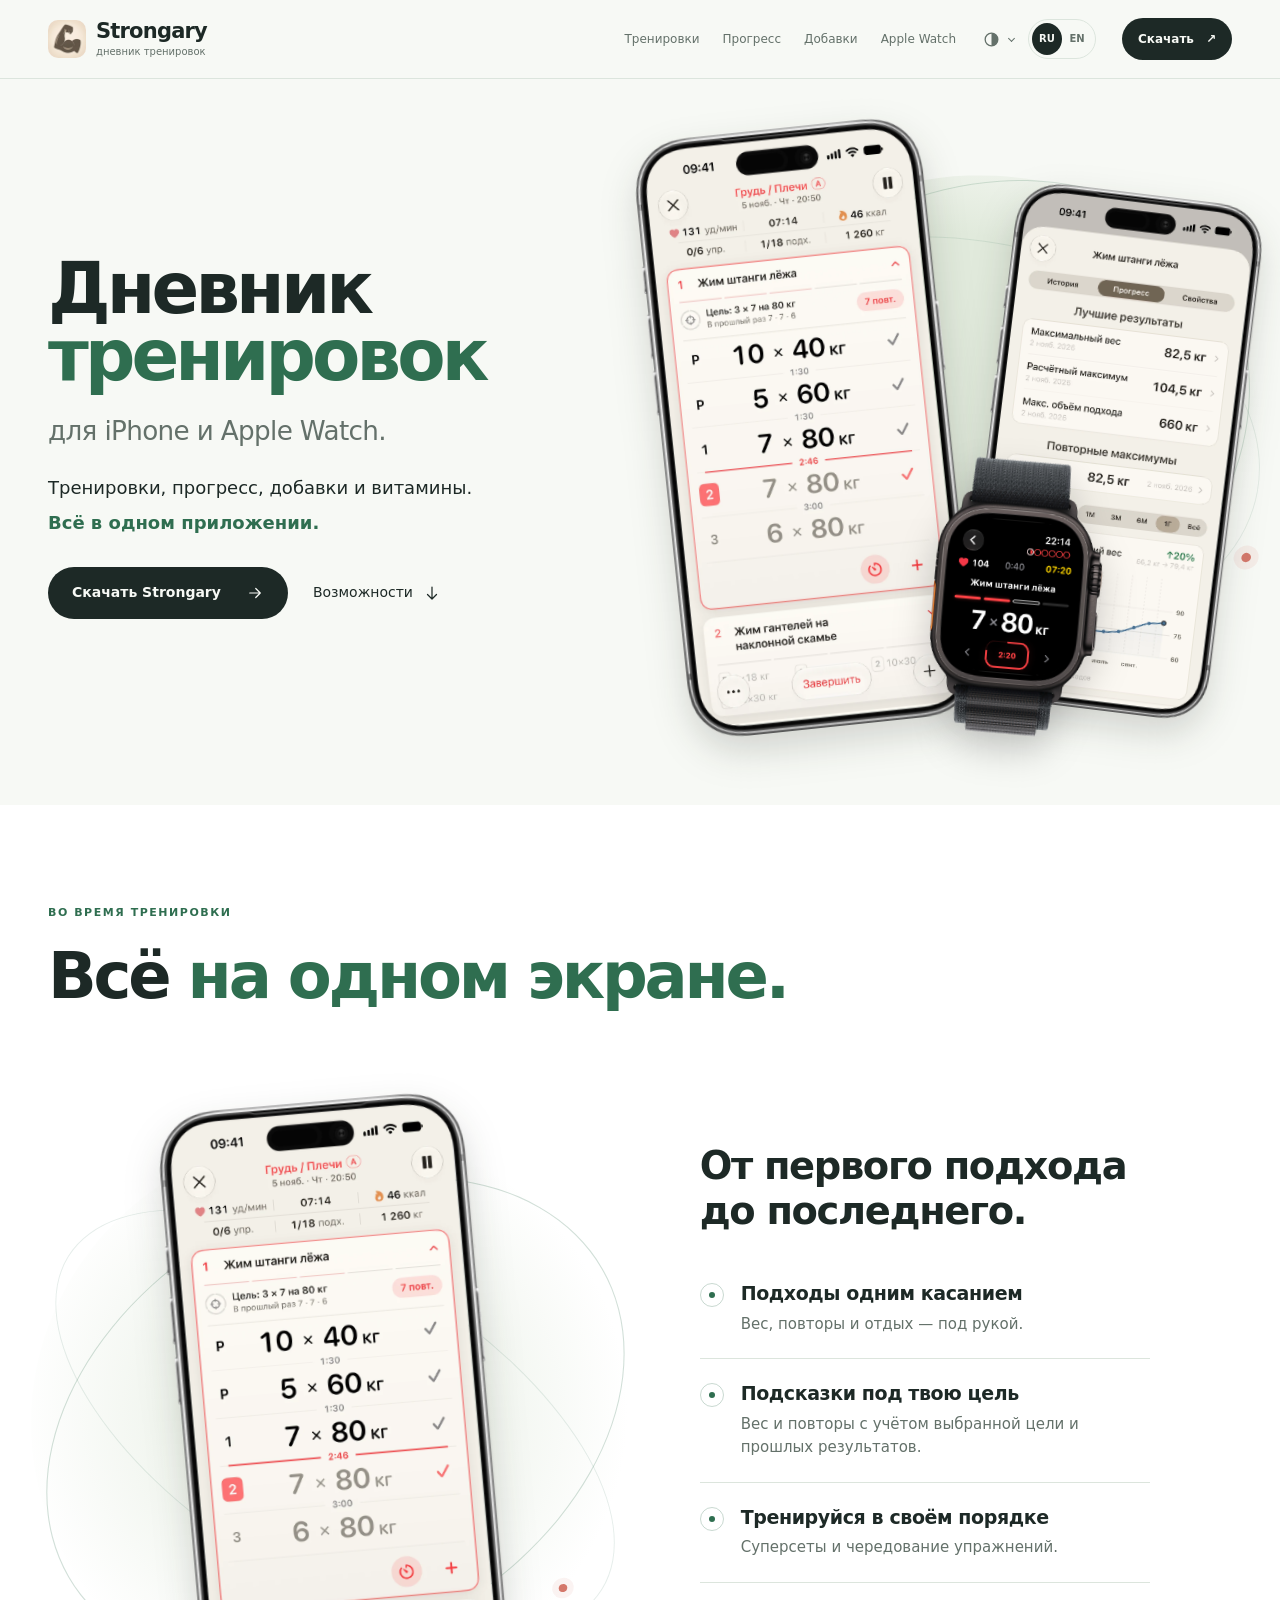
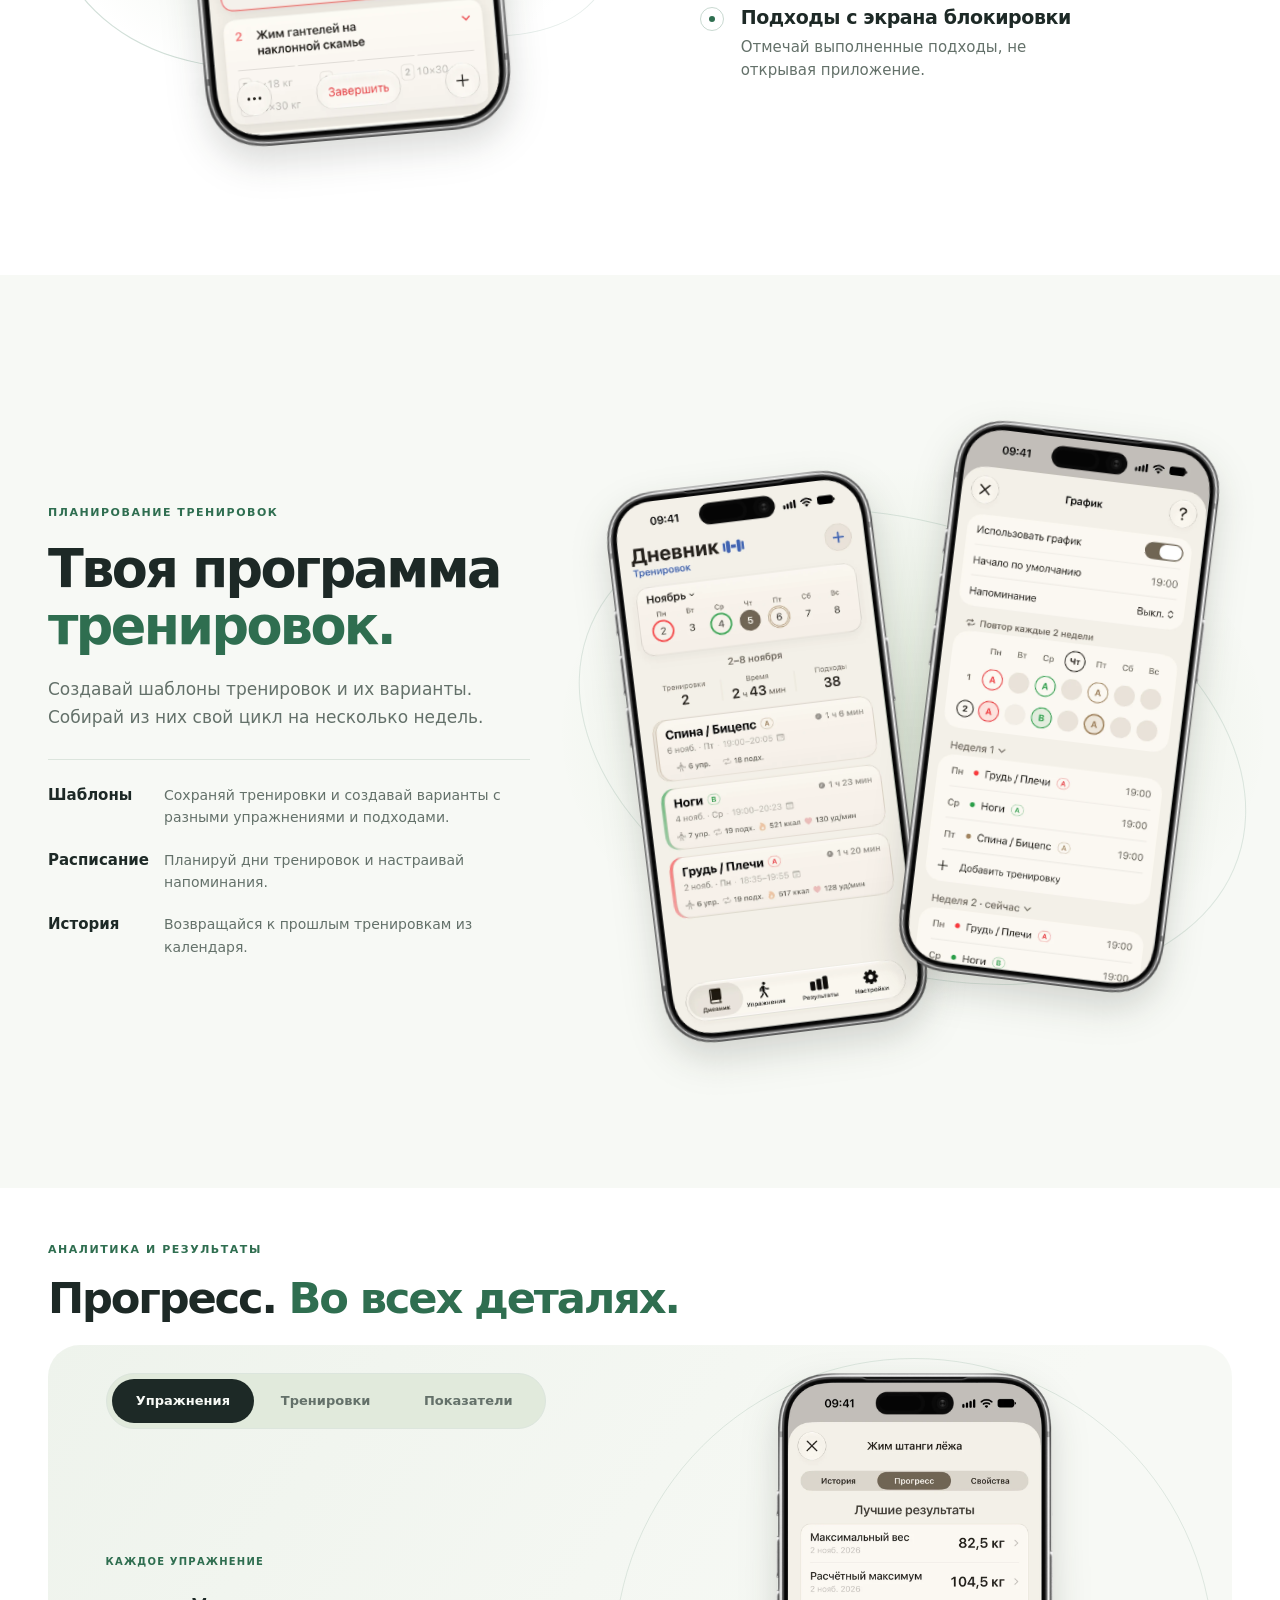
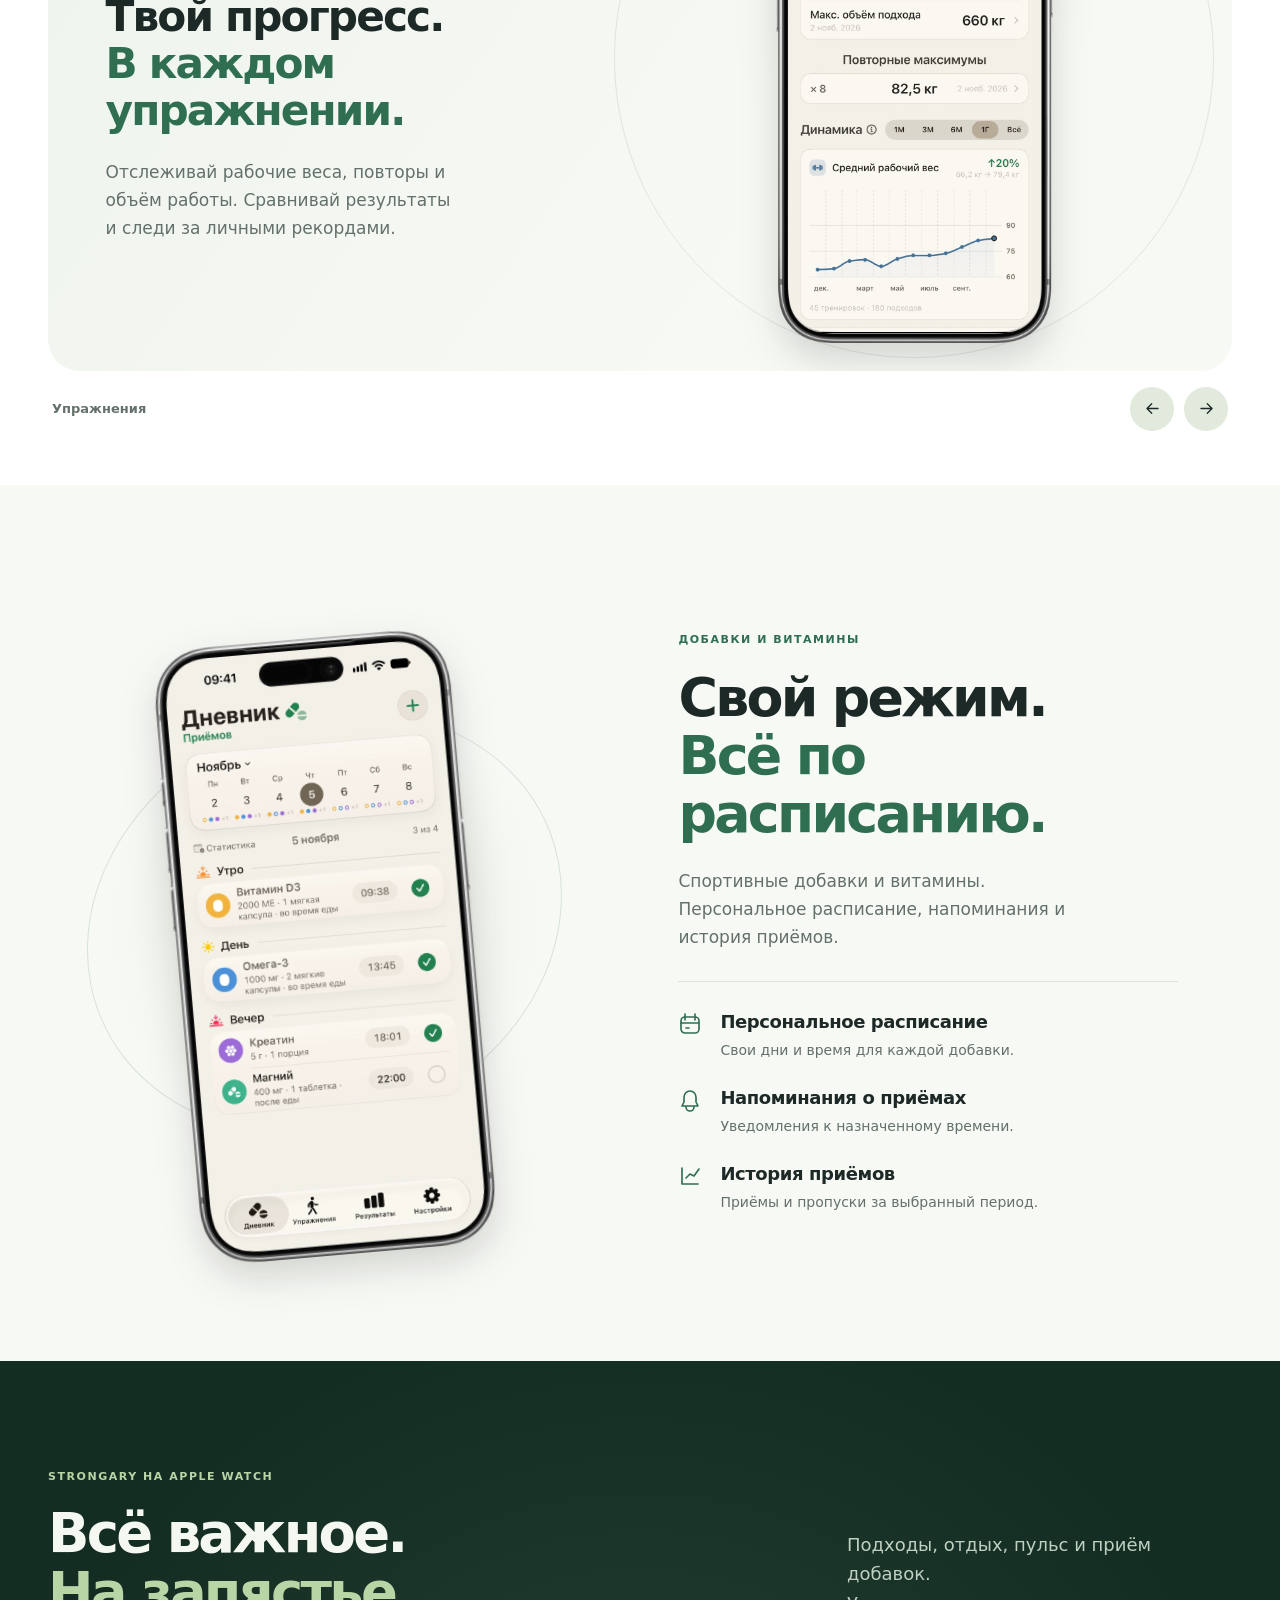
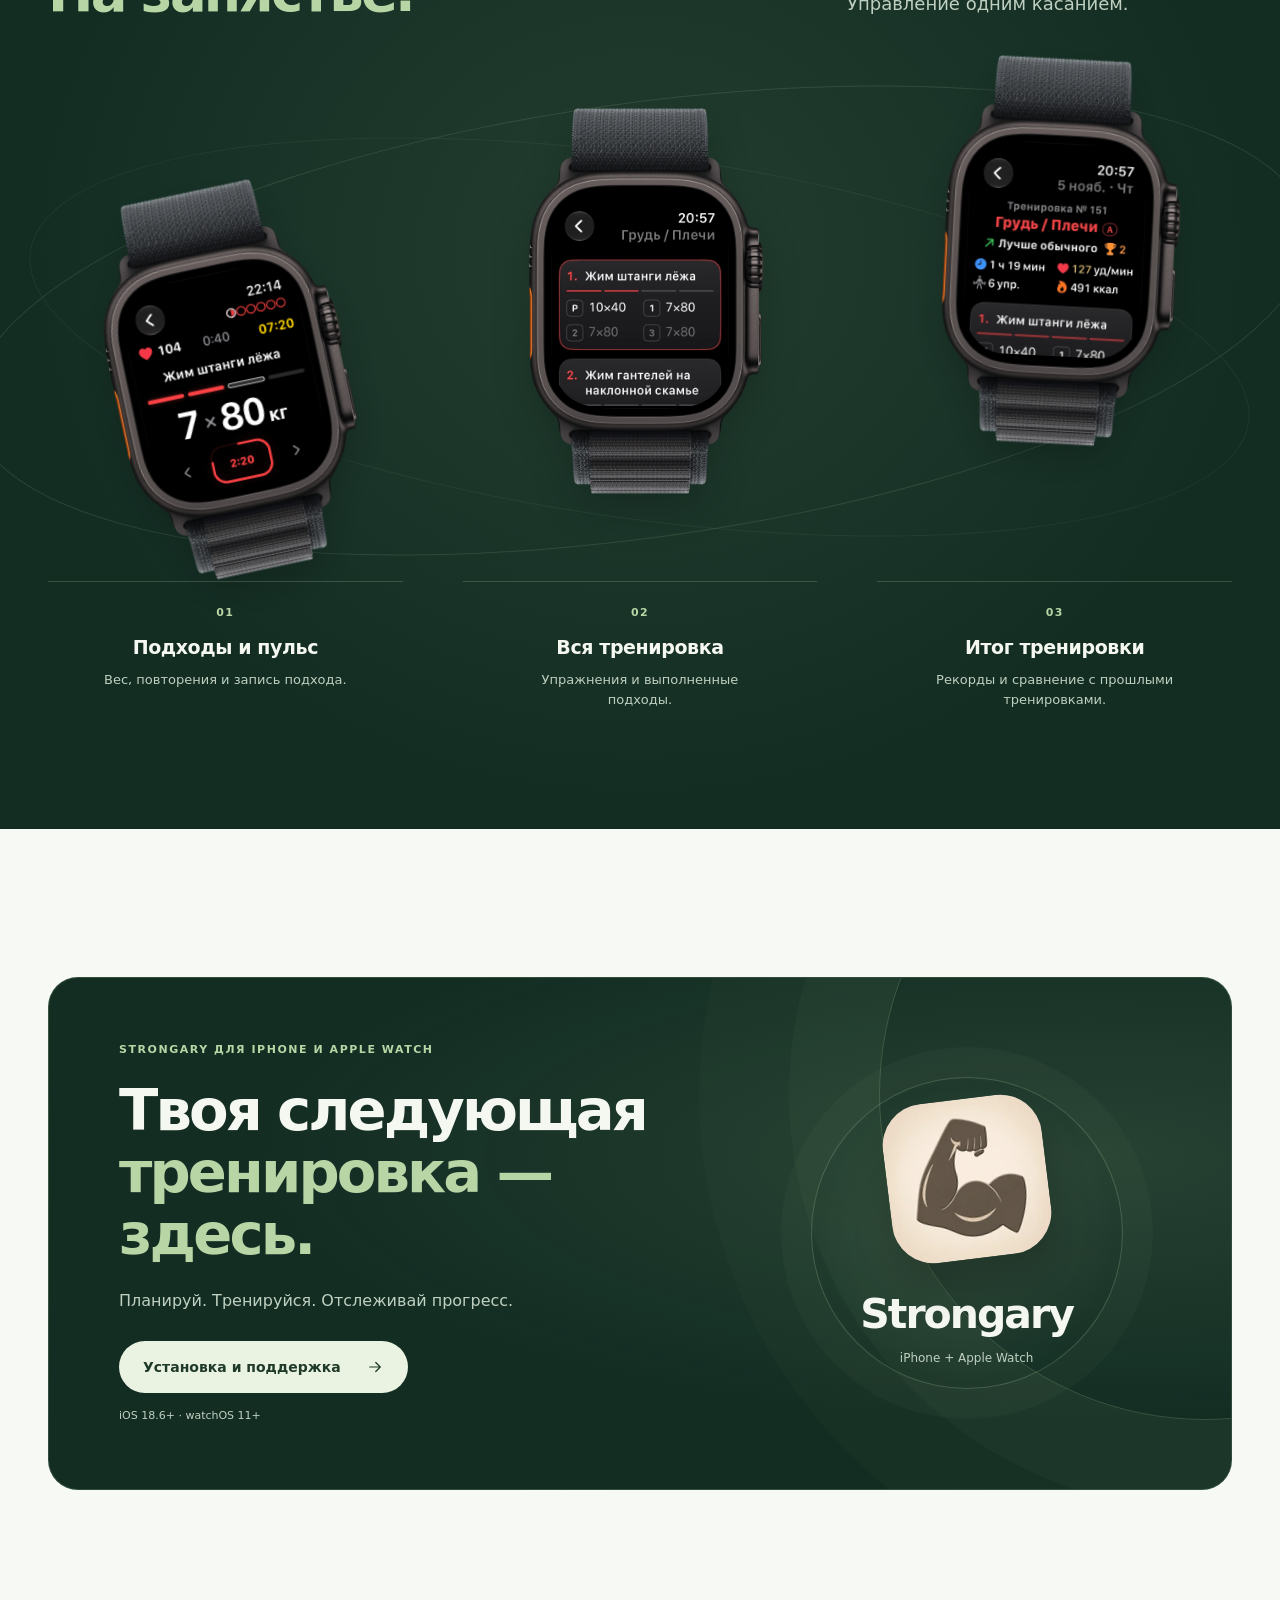
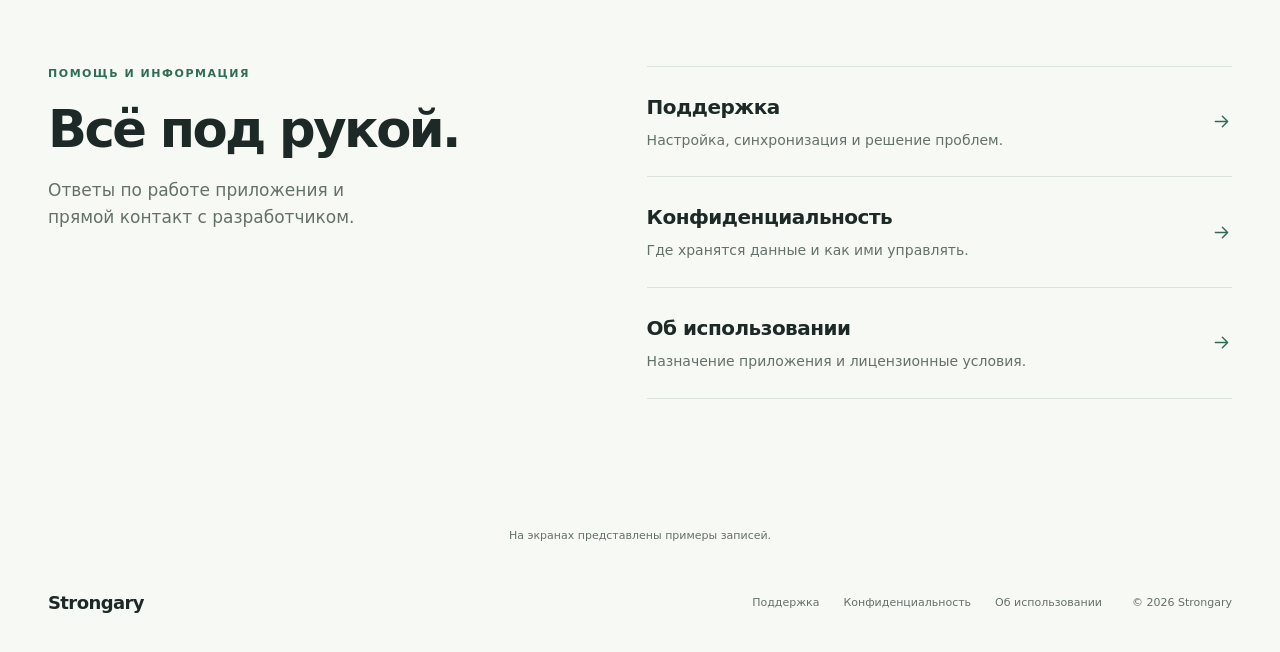
==== commit 883bcde0: "Integrate desktop progress tabs and fit the gallery to laptop screens" ====
--- a/index.html
+++ b/index.html
@@ -22,11 +22,11 @@
 <link rel="icon" href="/favicon.ico" sizes="16x16 32x32 48x48">
 <link rel="icon" type="image/png" sizes="32x32" href="/favicon-32.png">
 <link rel="apple-touch-icon" href="/apple-touch-icon.png">
-<script src="/preferences.js?v=20261107-1"></script>
+<script src="/preferences.js?v=20261107-3"></script>
 <link rel="preload" as="image" href="/assets/devices/iphone-17-pro-max.webp">
-<link rel="stylesheet" href="/styles.css?v=20261107-1">
-<script src="/site-config.js?v=20261107-1" defer></script>
-<script src="/site.js?v=20261107-1" defer></script>
+<link rel="stylesheet" href="/styles.css?v=20261107-3">
+<script src="/site-config.js?v=20261107-3" defer></script>
+<script src="/site.js?v=20261107-3" defer></script>
 
 </head><body><svg class="svg-library" xmlns="http://www.w3.org/2000/svg" aria-hidden="true">
 <symbol id="arrow" viewBox="0 0 24 24"><path d="M5 12h14m-6-6 6 6-6 6"/></symbol>
--- a/styles.css
+++ b/styles.css
@@ -163,8 +163,8 @@
 .progress-phone { width: 265px; max-width: 100%; }
 .gallery-controls { display: grid; grid-template-columns: 1fr auto; align-items: center; gap: 24px; padding: 26px 4px 0; }
 .gallery-caption { font-size: 13px; font-weight: 550; color: var(--muted); }
-.gallery-tabs { position:relative; isolation:isolate; display:grid; grid-template-columns:repeat(3,minmax(0,1fr)); width:min(100%,480px); margin:0 auto 28px; padding:5px; border:1px solid var(--line); border-radius:100px; background:var(--scene); }
-.gallery-tabs::before { content:""; position:absolute; z-index:-1; inset:5px auto 5px 5px; width:calc((100% - 10px) / 3); border-radius:100px; background:var(--ink); transform:translateX(calc(var(--active-tab,0) * 100%)); transition:transform .45s var(--ease); }
+.gallery-tabs { --tab-inset:5px; position:relative; isolation:isolate; display:grid; grid-template-columns:repeat(3,minmax(0,1fr)); width:min(100%,480px); margin:0 auto 28px; padding:var(--tab-inset); border:1px solid var(--line); border-radius:100px; background:var(--scene); }
+.gallery-tabs::before { content:""; position:absolute; z-index:-1; inset:var(--tab-inset) auto var(--tab-inset) var(--tab-inset); width:calc((100% - var(--tab-inset) - var(--tab-inset)) / 3); border-radius:100px; background:var(--ink); transform:translateX(calc(var(--active-tab,0) * 100%)); transition:transform .45s var(--ease); }
 .progress-gallery[data-active-tab="1"] { --active-tab:1; }
 .progress-gallery[data-active-tab="2"] { --active-tab:2; }
 .gallery-tabs button { min-height:44px; min-width:0; padding:12px 18px; border:0; border-radius:100px; background:transparent; color:var(--muted); font-size:13px; font-weight:550; transition:color .3s; }
@@ -465,8 +465,9 @@
   .plan-visual { min-height: 430px; }
   .plan-phone { width: 205px; }
   .progress-panel { grid-template-columns: 1fr; gap: 32px; padding: 35px; }
-  .is-enhanced .progress-panel { grid-template-rows: 1fr auto; }
-  .progress-panel-copy { min-height: 250px; }
+  .is-enhanced .progress-panel { grid-template-rows: auto 1fr; }
+  .progress-panel-visual { grid-row: 1; grid-template-columns: minmax(0, 1fr); }
+  .progress-panel-copy { grid-row: 2; align-self: start; }
   .progress-panel h3 { font-size: 36px; margin-block: 18px; }
   .progress-panel-copy > p:not(.panel-kicker) { max-width: 420px; }
   .progress-phone { width: 235px; }
@@ -498,7 +499,6 @@
   .plan-features span { font-size: 12px; }
   .plan-visual { min-height: 420px; }
   .progress-panel { padding: 28px 24px 30px; gap: 24px; }
-  .progress-panel-copy { min-height: 265px; }
   .progress-panel h3 { font-size: 30px; }
   .progress-panel-copy > p:not(.panel-kicker) { font-size: 15px; }
   .progress-phone { width: 220px; }
@@ -506,8 +506,7 @@
   .metric-tags span { font-size: 11px; }
   .metric-tags span + span::before { margin-right: 12px; }
   .gallery-controls { grid-template-columns: 1fr auto; gap: 15px; padding: 18px 0 0; }
-  .gallery-tabs { margin-bottom:22px; }
-  .gallery-tabs button { padding-inline:8px; font-size:11px; }
+  .gallery-tabs button { padding-inline:8px; font-size:12px; }
   .gallery-arrows { gap: 8px; }
   .intakes-showcase { padding: 27px 22px 30px; }
   .intakes-stage { aspect-ratio: .86; }
@@ -750,6 +749,22 @@
 .intakes-highlights h3 { font-size:18px; }
 .intakes-highlights p { max-width:none; margin-top:6px; font-size:14px; }
 .intakes-stage::after { left:6%; right:6%; top:19%; bottom:19%; }
+/* Desktop tabs share the card without moving with its animated slides. */
+@media (min-width:761px) {
+ .progress-section { --progress-space:clamp(40px,6vh,80px); padding-block:var(--progress-space); scroll-margin-top:calc(-1 * var(--progress-space)); }
+ .progress-section .section-heading { margin-bottom:24px; }
+ .progress-section .section-heading h2 { margin-top:16px; font-size:clamp(38px,4.8vh,58px); }
+ .progress-gallery { --gallery-inset:clamp(32px,4.5vw,64px); --gallery-gap:clamp(32px,4.2vw,60px); --gallery-headroom:330px; position:relative; }
+ .progress-gallery.is-enhanced > .gallery-tabs { position:absolute; z-index:2; top:28px; left:var(--gallery-inset); width:min(440px,calc((100% - var(--gallery-inset) - var(--gallery-inset) - var(--gallery-gap)) / 2.05)); margin:0; }
+ .progress-gallery .progress-panel { grid-template-columns:minmax(0,1fr) minmax(0,1.05fr); min-height:0; padding:28px var(--gallery-inset); gap:var(--gallery-gap); }
+ .progress-gallery.is-enhanced .progress-panel-copy { padding-top:80px; }
+ .progress-gallery .progress-phone { width:clamp(190px,calc((100vh - var(--gallery-headroom)) * .486),300px); }
+ .progress-gallery .gallery-controls { padding-top:16px; }
+}
+@media (min-width:761px) and (max-width:1000px) {
+ .progress-gallery { --gallery-headroom:360px; }
+ .progress-gallery .gallery-tabs button { padding-inline:6px; font-size:12px; }
+}
 @media (max-width:1000px) {
  .plan-card { gap:35px; grid-template-columns:minmax(0,.92fr) minmax(0,1.08fr); }
  .plan-visual { min-height:520px; gap:14px; }
@@ -776,7 +791,9 @@
  .plan-features span { font-size:14px; }
  .plan-visual { width:100%; max-width:610px; margin-inline:auto; min-height:590px; padding-block:30px; }
  .plan-visual .plan-phone { width:min(250px,44%); }
- .progress-panel { grid-template-columns:1fr; padding:34px; gap:30px; }
+ .progress-section .section-heading { margin-bottom:24px; }
+ .gallery-tabs { --tab-inset:2px; margin-bottom:12px; }
+ .progress-panel { grid-template-columns:minmax(0,1fr); min-height:0; padding:24px 34px 34px; gap:30px; }
  .progress-phone { width:250px; }
  .intakes-layout { grid-template-columns:1fr; gap:35px; }
  .intakes-copy { display:contents; }
@@ -796,9 +813,8 @@
  .plan-features span { font-size:13px; }
  .plan-visual { min-height:clamp(360px,113vw,520px); gap:12px; }
  .plan-visual .plan-phone { width:45%; }
- .progress-panel { padding:28px 24px; gap:26px; }
+ .progress-panel { padding:24px; gap:26px; }
  .progress-phone { width:240px; }
- .progress-panel-copy { min-height:265px; }
  .intakes-heading h2 { font-size:clamp(34px,8.5vw,42px); }
  .intakes-stage { height:510px; }
  .intake-phone-day { width:240px; top:25px; }
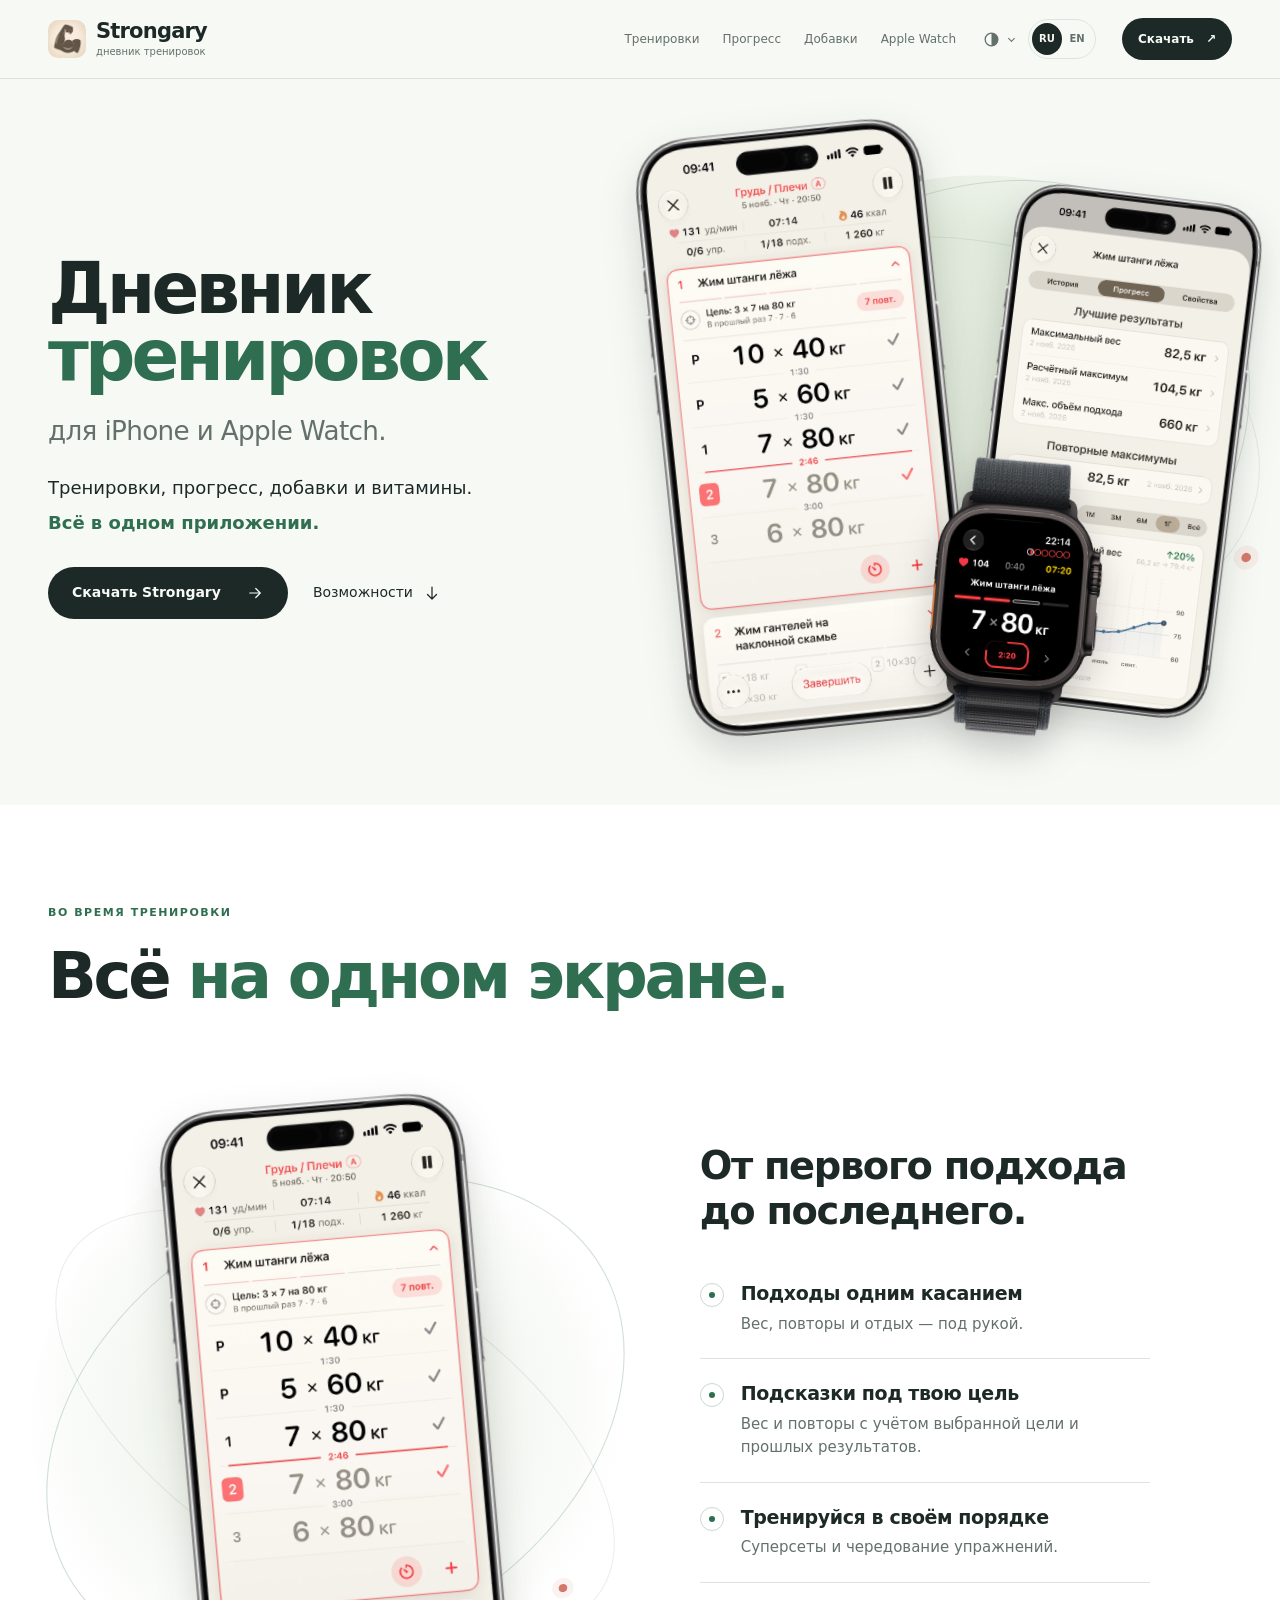
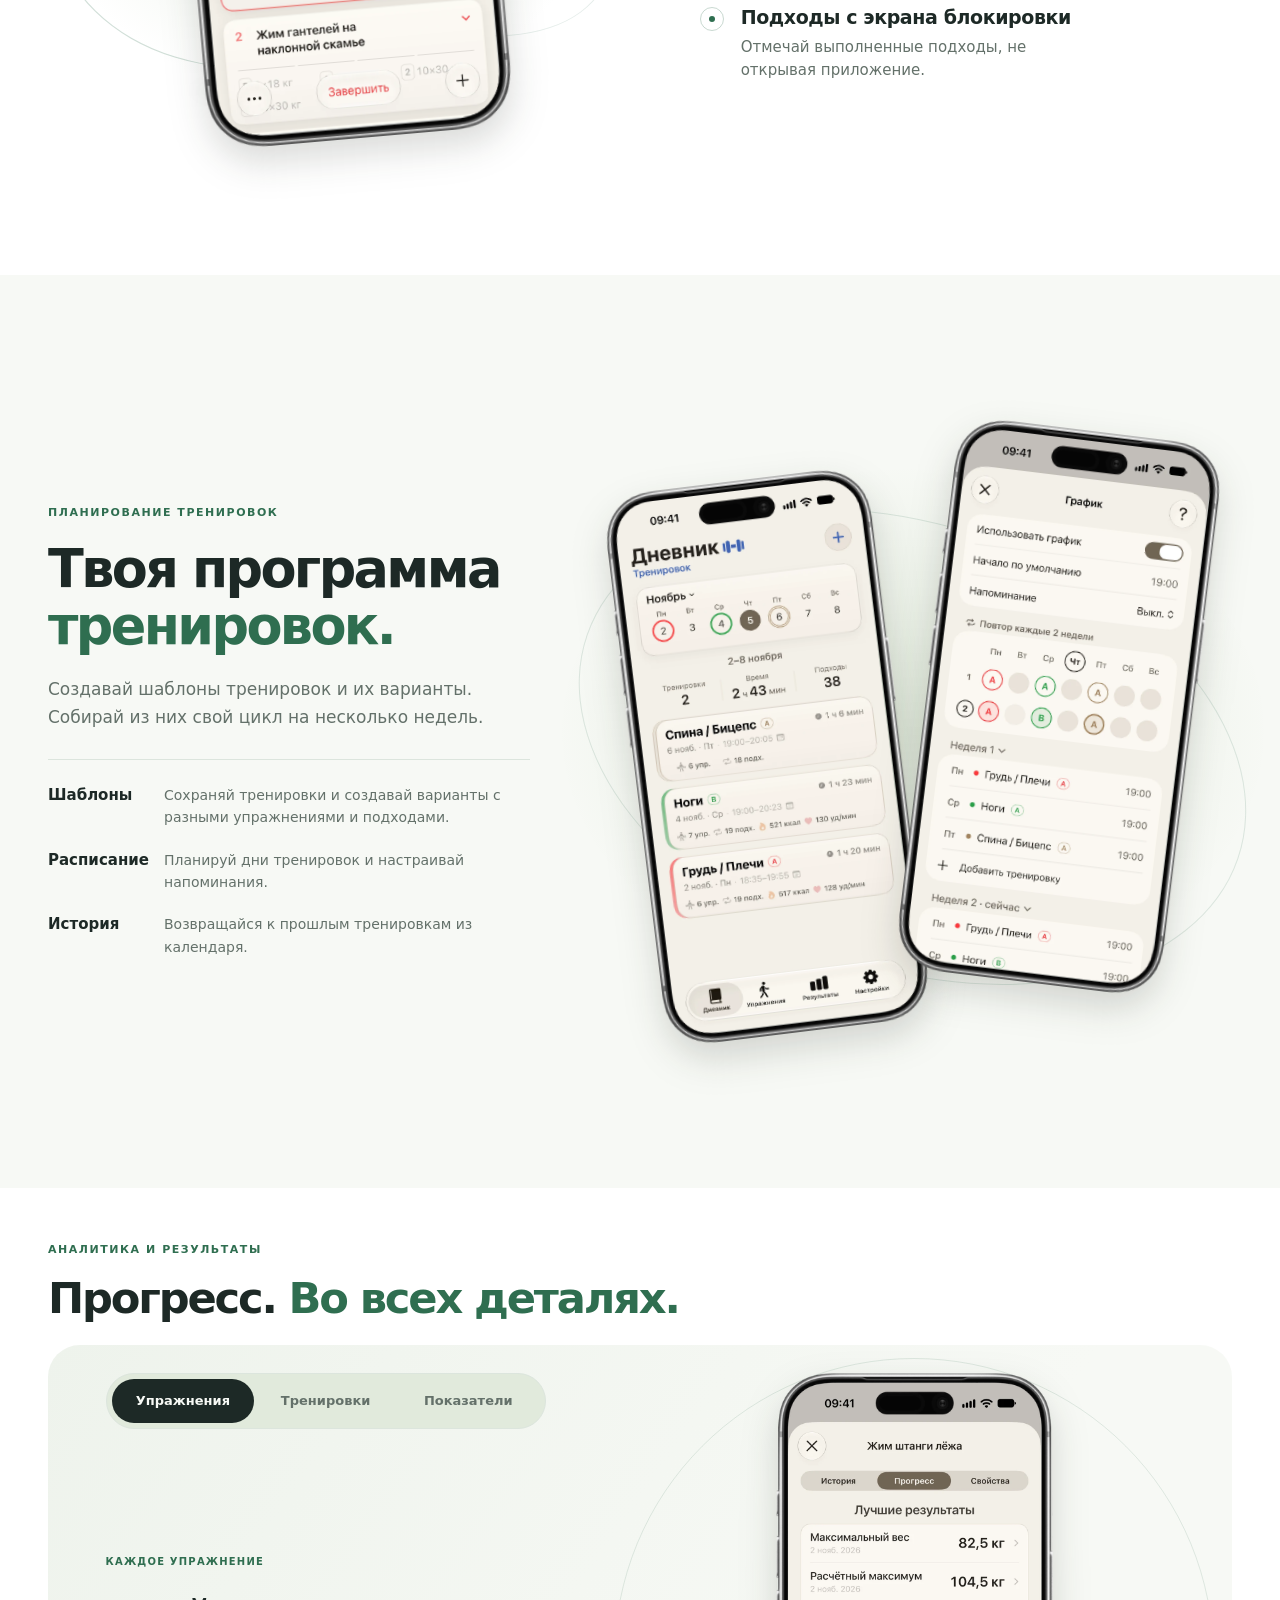
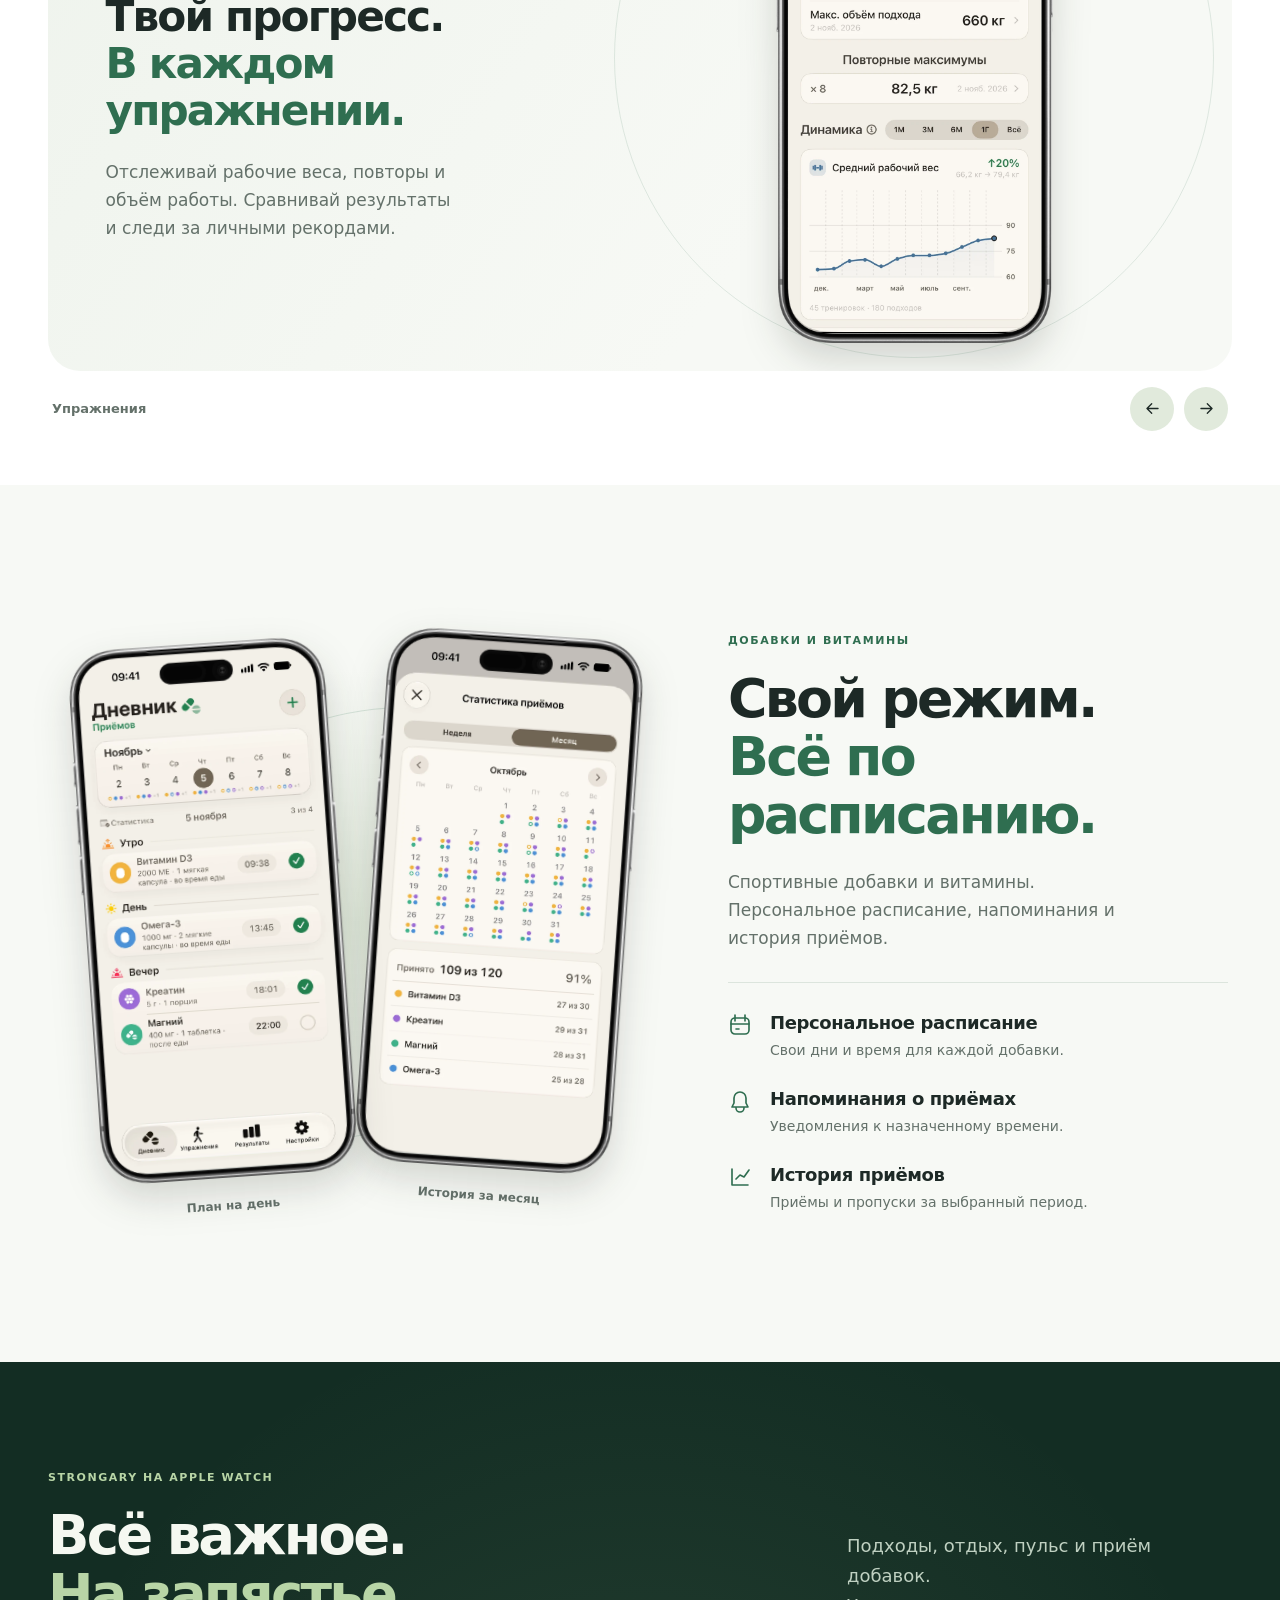
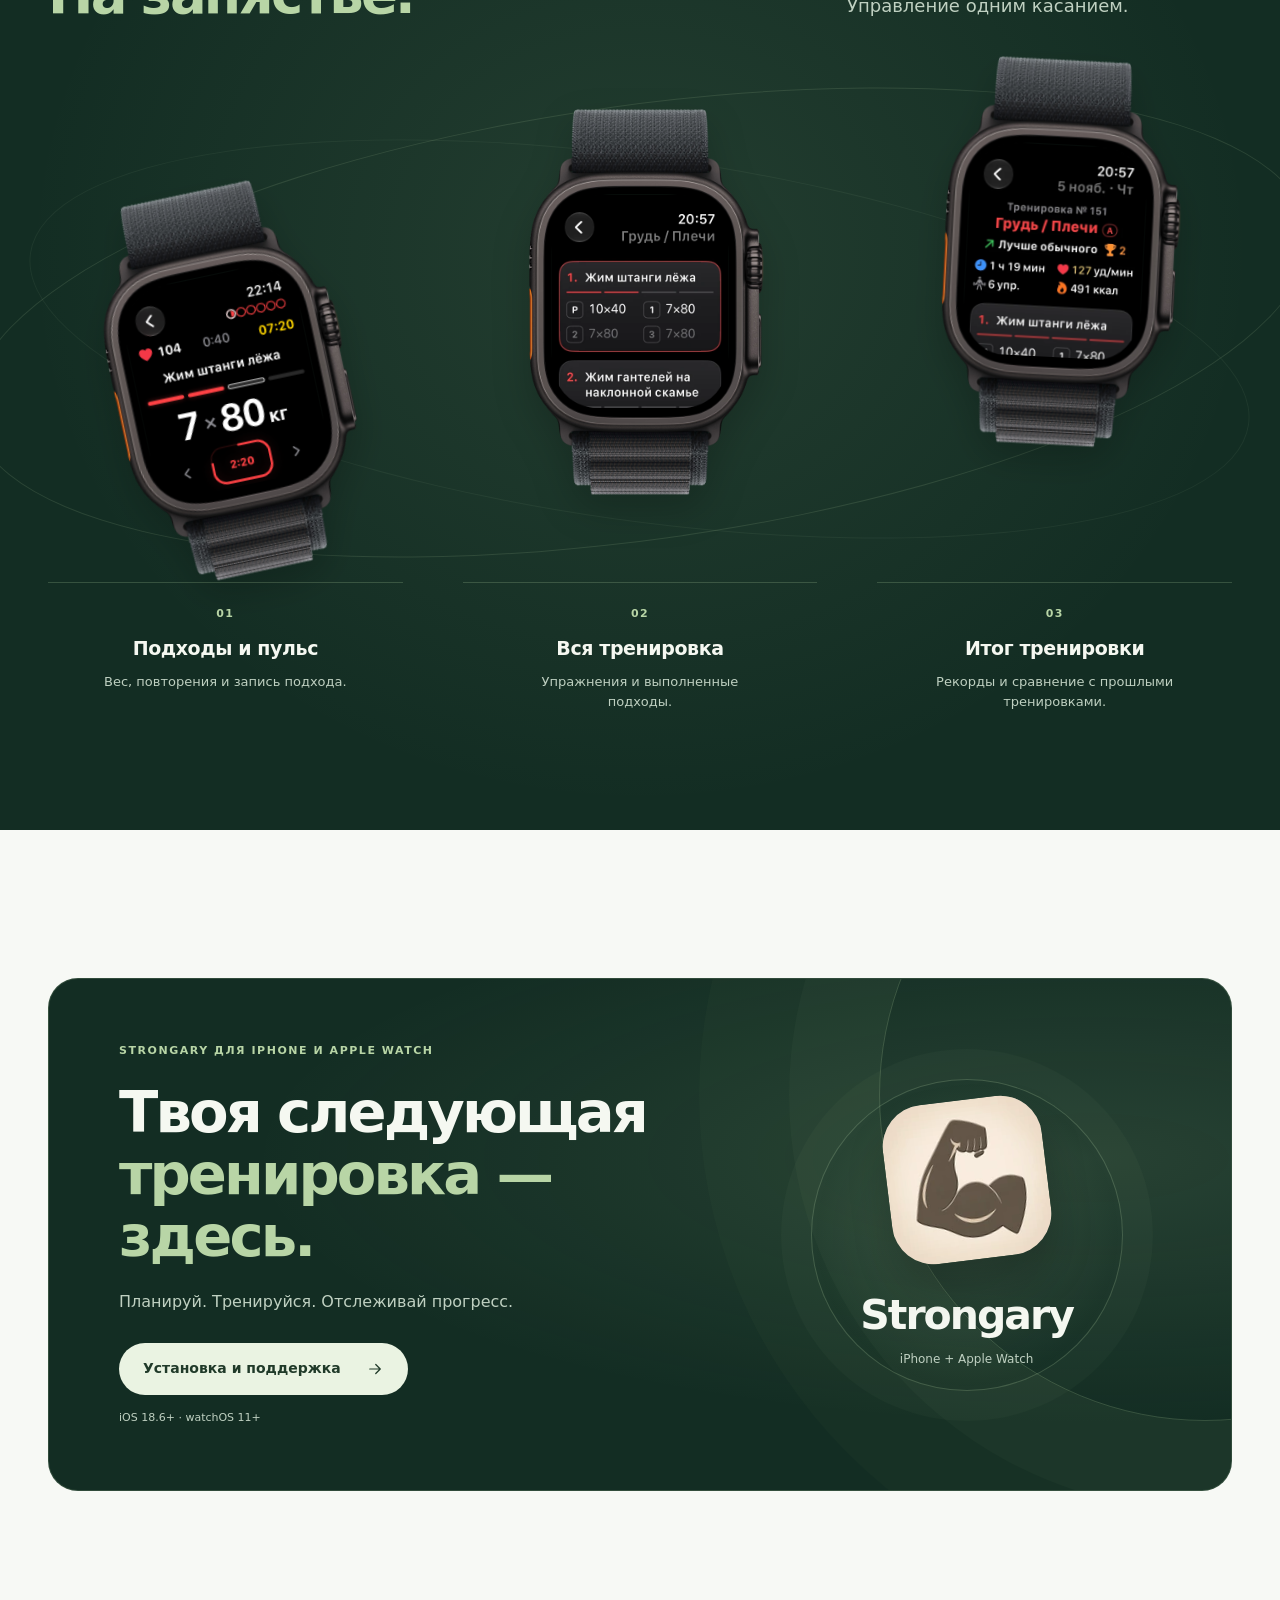
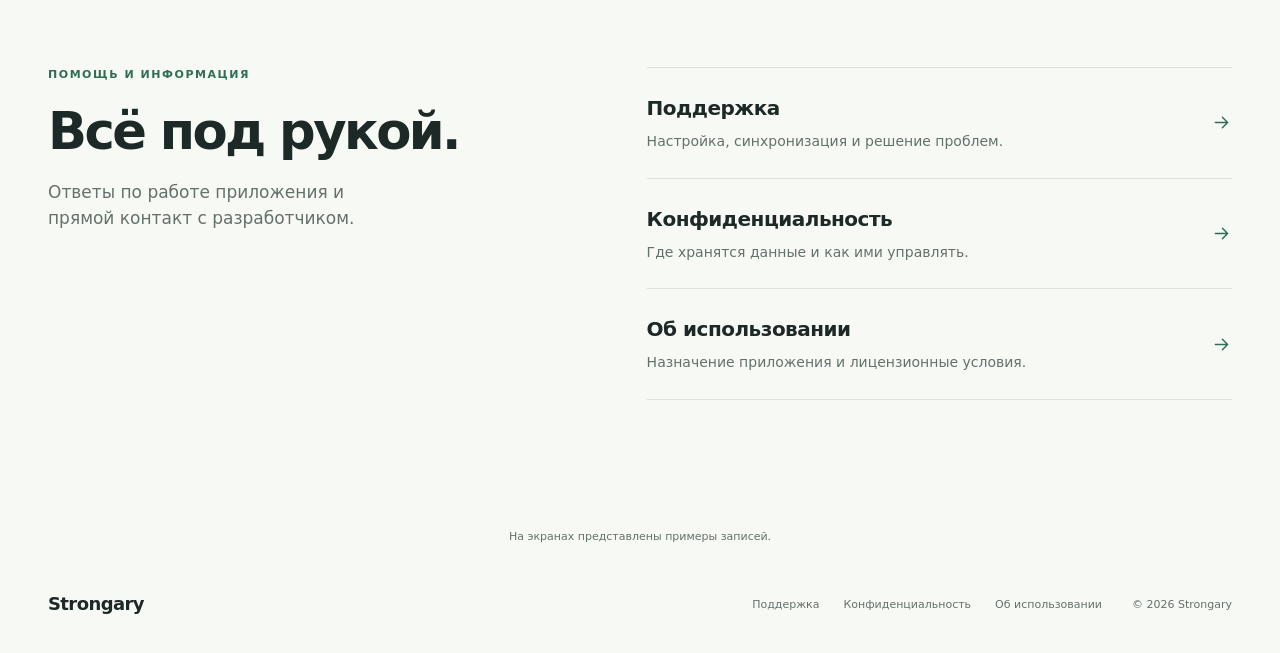
==== commit 356079ea: "Add localized monthly supplement history screenshots" ====
--- a/index.html
+++ b/index.html
@@ -22,11 +22,11 @@
 <link rel="icon" href="/favicon.ico" sizes="16x16 32x32 48x48">
 <link rel="icon" type="image/png" sizes="32x32" href="/favicon-32.png">
 <link rel="apple-touch-icon" href="/apple-touch-icon.png">
-<script src="/preferences.js?v=20261107-3"></script>
+<script src="/preferences.js?v=20261107-5"></script>
 <link rel="preload" as="image" href="/assets/devices/iphone-17-pro-max.webp">
-<link rel="stylesheet" href="/styles.css?v=20261107-3">
-<script src="/site-config.js?v=20261107-3" defer></script>
-<script src="/site.js?v=20261107-3" defer></script>
+<link rel="stylesheet" href="/styles.css?v=20261107-5">
+<script src="/site-config.js?v=20261107-5" defer></script>
+<script src="/site.js?v=20261107-5" defer></script>
 
 </head><body><svg class="svg-library" xmlns="http://www.w3.org/2000/svg" aria-hidden="true">
 <symbol id="arrow" viewBox="0 0 24 24"><path d="M5 12h14m-6-6 6 6-6 6"/></symbol>
@@ -124,7 +124,11 @@
 </section>
 <section class="intakes-section section-space" id="intakes" aria-labelledby="intakes-title">
   <div class="intakes-layout wrap">
-    <div class="intakes-stage" data-parallax data-reveal="device"><div class="intakes-backdrop" aria-hidden="true"></div><div class="intake-phone intake-phone-day"><a class="device-phone" href="/assets/screenshots/release/ru/iphone/supplements.png" data-zoom aria-label="Увеличить: Добавки и витамины: приёмы утром и вечером"><img src="/assets/screenshots/release/ru/iphone/supplements.webp" alt="Добавки и витамины: приёмы утром и вечером" width="804" height="1748" loading="lazy" decoding="async"></a></div></div>
+    <div class="intakes-stage intakes-pair" data-parallax data-reveal="device">
+      <div class="intakes-backdrop" aria-hidden="true"></div>
+      <figure class="intake-phone intake-phone-day"><a class="device-phone" href="/assets/screenshots/release/ru/iphone/supplements.png" data-zoom aria-label="Увеличить: Добавки и витамины: приёмы утром и вечером"><img src="/assets/screenshots/release/ru/iphone/supplements.webp" alt="Добавки и витамины: приёмы утром и вечером" width="804" height="1748" loading="lazy" decoding="async"></a><figcaption>План на день</figcaption></figure>
+      <figure class="intake-phone intake-phone-stats"><a class="device-phone" href="/assets/screenshots/release/ru/iphone/supplement-month.png" data-zoom aria-label="Увеличить: Статистика приёмов добавок и витаминов за месяц"><img src="/assets/screenshots/release/ru/iphone/supplement-month.webp" alt="Статистика приёмов добавок и витаминов за месяц" width="804" height="1748" loading="lazy" decoding="async"></a><figcaption>История за месяц</figcaption></figure>
+    </div>
     <div class="intakes-copy">
       <div class="intakes-heading" data-reveal><p class="eyebrow">ДОБАВКИ И ВИТАМИНЫ</p><h2 id="intakes-title">Свой режим.<br><span>Всё по расписанию.</span></h2><p class="section-intro">Спортивные добавки и витамины. Персональное расписание, напоминания и история приёмов.</p></div>
       <div class="intakes-highlights"><article data-reveal><svg class="icon" aria-hidden="true"><use href="#calendar"/></svg><h3>Персональное расписание</h3><p>Свои дни и время для каждой добавки.</p></article><article data-reveal><svg class="icon" aria-hidden="true"><use href="#bell"/></svg><h3>Напоминания о приёмах</h3><p>Уведомления к назначенному времени.</p></article><article data-reveal><svg class="icon" aria-hidden="true"><use href="#chart"/></svg><h3>История приёмов</h3><p>Приёмы и пропуски за выбранный период.</p></article></div>
--- a/styles.css
+++ b/styles.css
@@ -179,7 +179,7 @@
 [data-direction="previous"].is-enhanced .progress-panel { animation-name: gallery-enter-previous; }
 @keyframes gallery-enter-previous { from { opacity: .35; transform: translateX(-18px); } to { opacity: 1; transform: translateX(0); } }
 .screens-note { color: var(--muted); font-size: 11px; text-align: center; padding-block: 20px 0; }
-/* One actual intake screen with three short, concrete highlights. */
+/* Actual intake screens with three short, concrete highlights. */
 .intakes-section { background: var(--white); overflow: clip; }
 .intakes-heading > .section-intro { max-width: 355px; }
 .intakes-showcase { background: transparent; padding: 24px 36px 12px; }
@@ -749,6 +749,38 @@
 .intakes-highlights h3 { font-size:18px; }
 .intakes-highlights p { max-width:none; margin-top:6px; font-size:14px; }
 .intakes-stage::after { left:6%; right:6%; top:19%; bottom:19%; }
+.intakes-stage.intakes-pair { display:flex; align-items:center; justify-content:center; gap:24px; height:auto; min-height:620px; padding:45px 8px; }
+.intakes-pair .intake-phone { position:relative; flex:0 1 260px; width:calc((100% - 24px) / 2); max-width:none; min-width:0; top:auto; left:auto; right:auto; translate:none; margin:0; animation:none; }
+.intakes-pair .intake-phone-day { transform:translateY(calc(25px - var(--drift,.5) * 40px)) rotate(-4deg); }
+.intakes-pair .intake-phone-stats { transform:translateY(calc(-25px + var(--drift,.5) * 40px)) rotate(4deg); }
+.intakes-pair figcaption { margin-top:20px; text-align:center; font-size:12px; font-weight:600; color:var(--muted); line-height:1.4; }
+@media (min-width:1001px) {
+ .intakes-layout { grid-template-columns:minmax(0,1.1fr) minmax(0,.9fr); gap:clamp(40px,5vw,72px); }
+}
+@media (max-width:1000px) {
+ .intakes-stage.intakes-pair { min-height:480px; gap:18px; }
+ .intakes-pair .intake-phone { width:calc((100% - 18px) / 2); }
+}
+@media (max-width:760px) {
+ .intakes-stage.intakes-pair { min-height:0; padding-block:30px; }
+}
+@media (max-width:520px) {
+ .intakes-stage.intakes-pair { gap:14px; padding-inline:6px; }
+ .intakes-pair .intake-phone { width:calc((100% - 14px) / 2); }
+ .intakes-pair figcaption { margin-top:14px; font-size:11px; }
+}
+@supports (animation-timeline:view()) and (view-timeline-name:--hero-motion) {
+ @media (prefers-reduced-motion:no-preference) {
+  .intakes-pair .intake-phone-day { animation:intake-pair-day linear both; animation-timeline:--intake-motion; }
+  .intakes-pair .intake-phone-stats { animation:intake-pair-month linear both; animation-timeline:--intake-motion; }
+ }
+}
+@keyframes intake-pair-day { from { transform:translateY(25px) rotate(-4deg); } to { transform:translateY(-15px) rotate(-4deg); } }
+@keyframes intake-pair-month { from { transform:translateY(-25px) rotate(4deg); } to { transform:translateY(15px) rotate(4deg); } }
+@media (prefers-reduced-motion:reduce) {
+ .intakes-pair .intake-phone-day { transform:rotate(-4deg); }
+ .intakes-pair .intake-phone-stats { transform:rotate(4deg); }
+}
 /* Desktop tabs share the card without moving with its animated slides. */
 @media (min-width:761px) {
  .progress-section { --progress-space:clamp(40px,6vh,80px); padding-block:var(--progress-space); scroll-margin-top:calc(-1 * var(--progress-space)); }
@@ -943,6 +975,10 @@
 .document-hero p:not(.eyebrow) { color:var(--muted); margin-bottom:18px; }
 .document-hero .upd { font-size:13px; }
 .document-hero a { color:var(--accent); text-decoration:underline; text-underline-offset:4px; }
+.privacy-page { padding-top:48px; }
+.privacy-page .document-hero { margin-bottom:32px; }
+.privacy-page .document-hero h1 { color:var(--accent); font-size:clamp(25px,4vw,48px); line-height:1.12; margin:0 0 10px; }
+.privacy-page .document-hero .upd { margin:0; }
 .privacy-overview { display:grid; grid-template-columns:repeat(3,minmax(0,1fr)); gap:36px; border-top:1px solid var(--line); padding-block:30px 40px; }
 .privacy-overview h2 { font-size:18px; letter-spacing:-.02em; margin:0 0 10px; }
 .privacy-overview p { color:var(--muted); font-size:14px; }
@@ -956,6 +992,7 @@
 }
 @media (max-width:760px) {
  .help-page, .legal-page { padding-block:45px 70px; }
+ .privacy-page { padding-top:32px; }
  .help-hero { grid-template-columns:1fr; gap:30px; padding-bottom:40px; }
  .help-hero h1 br { display:none; }
  .help-hero h1 { font-size:42px; }
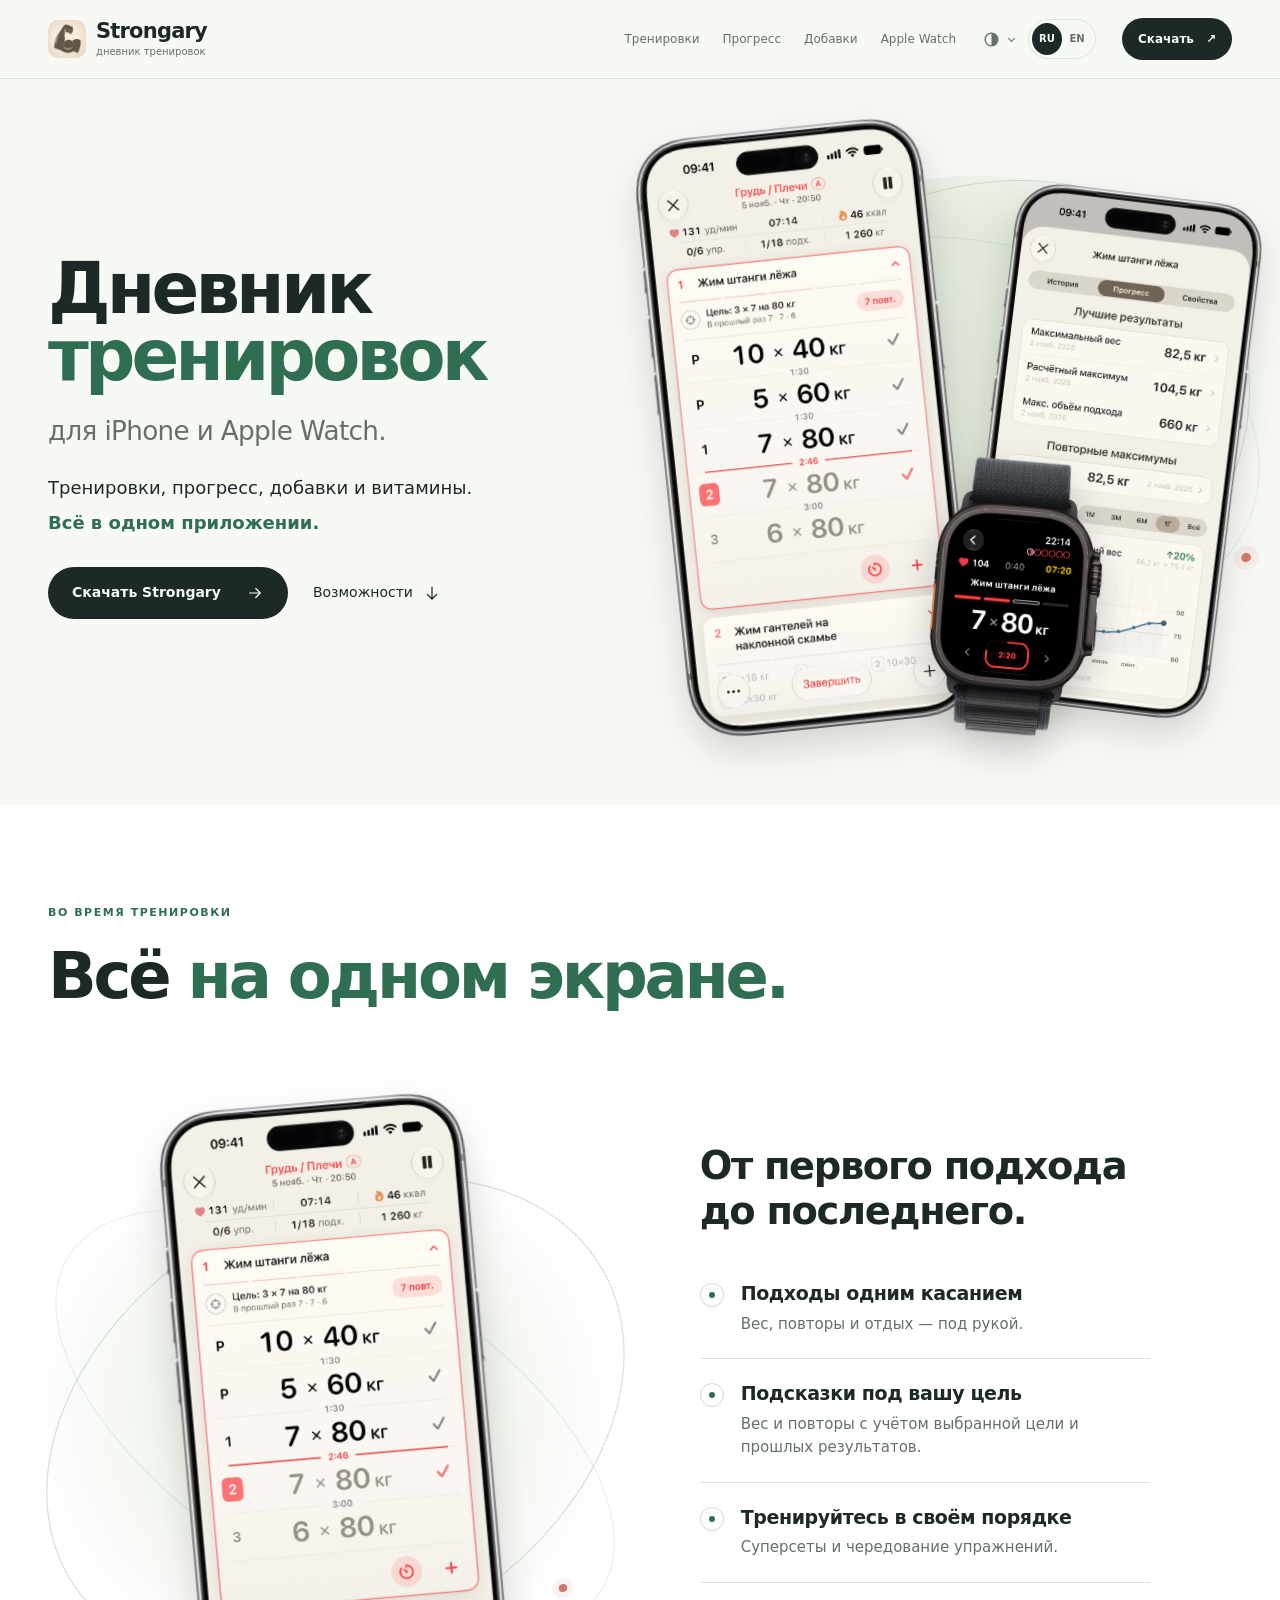
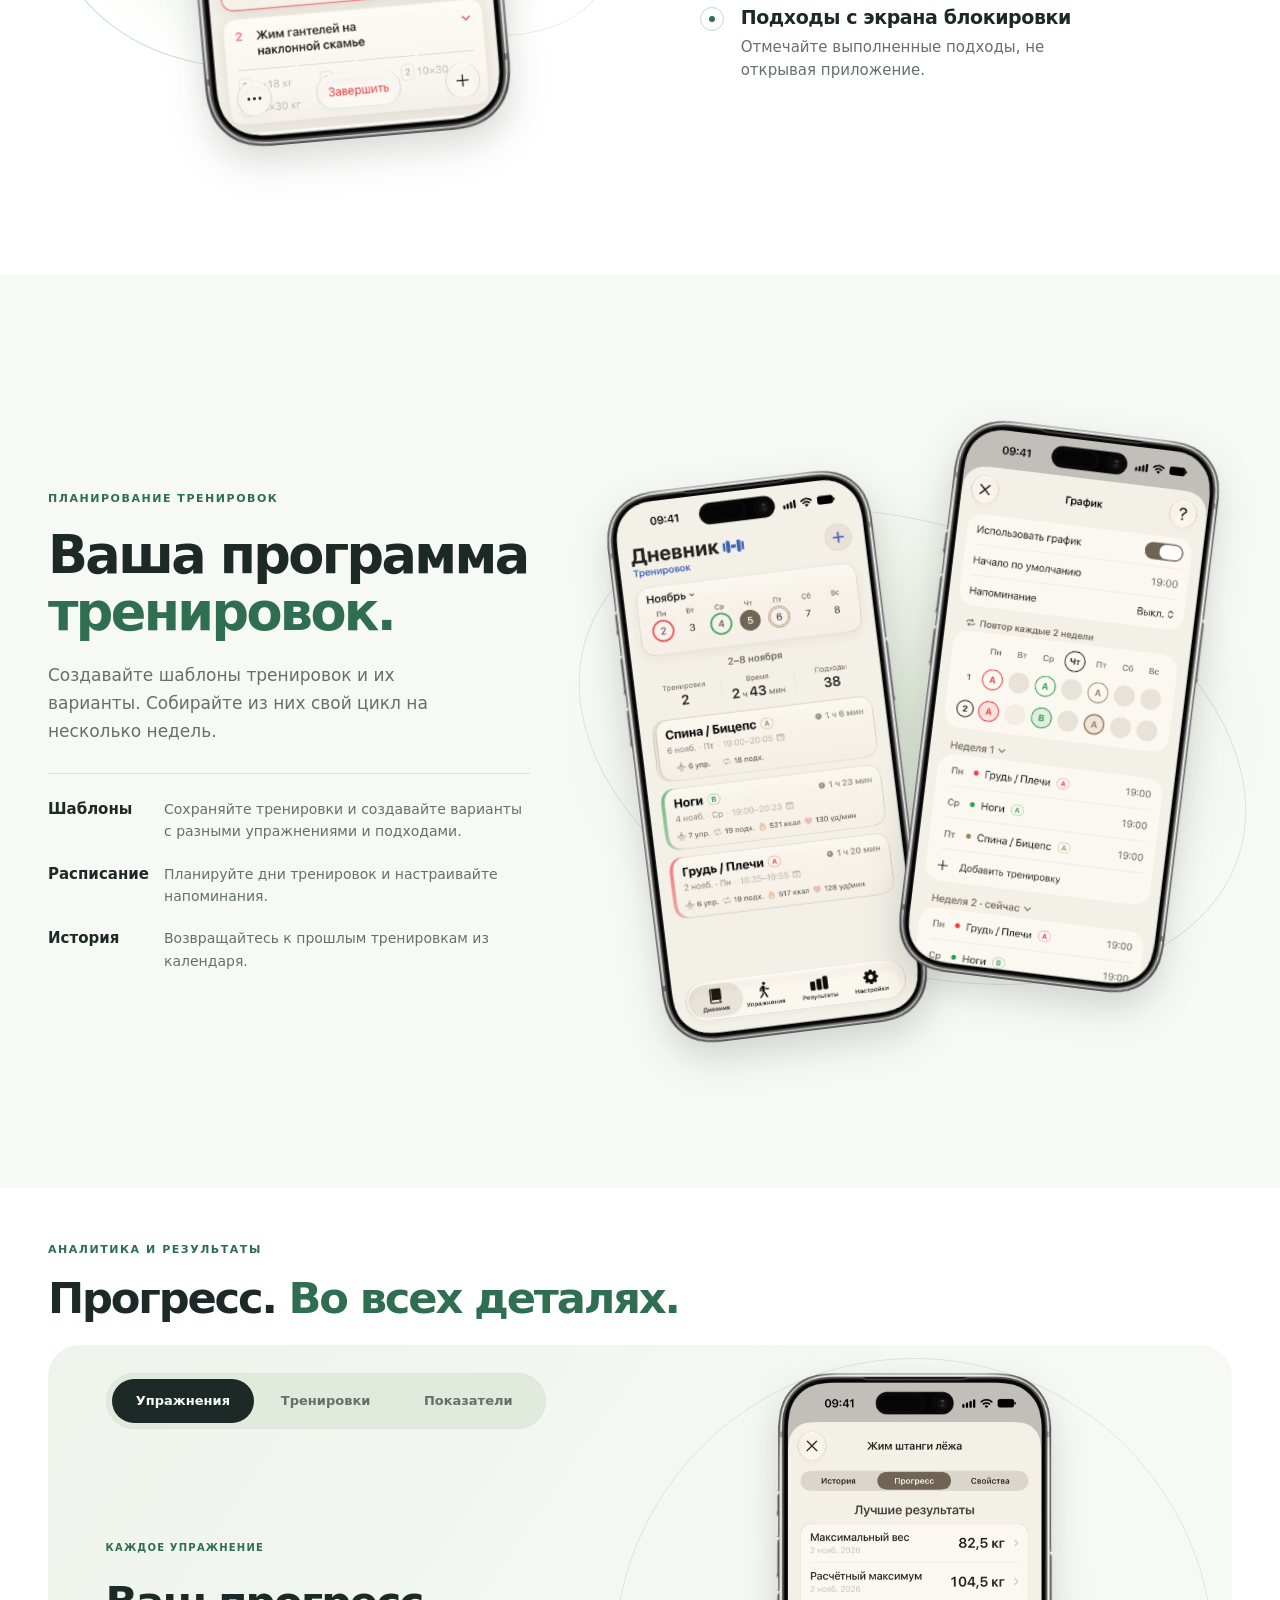
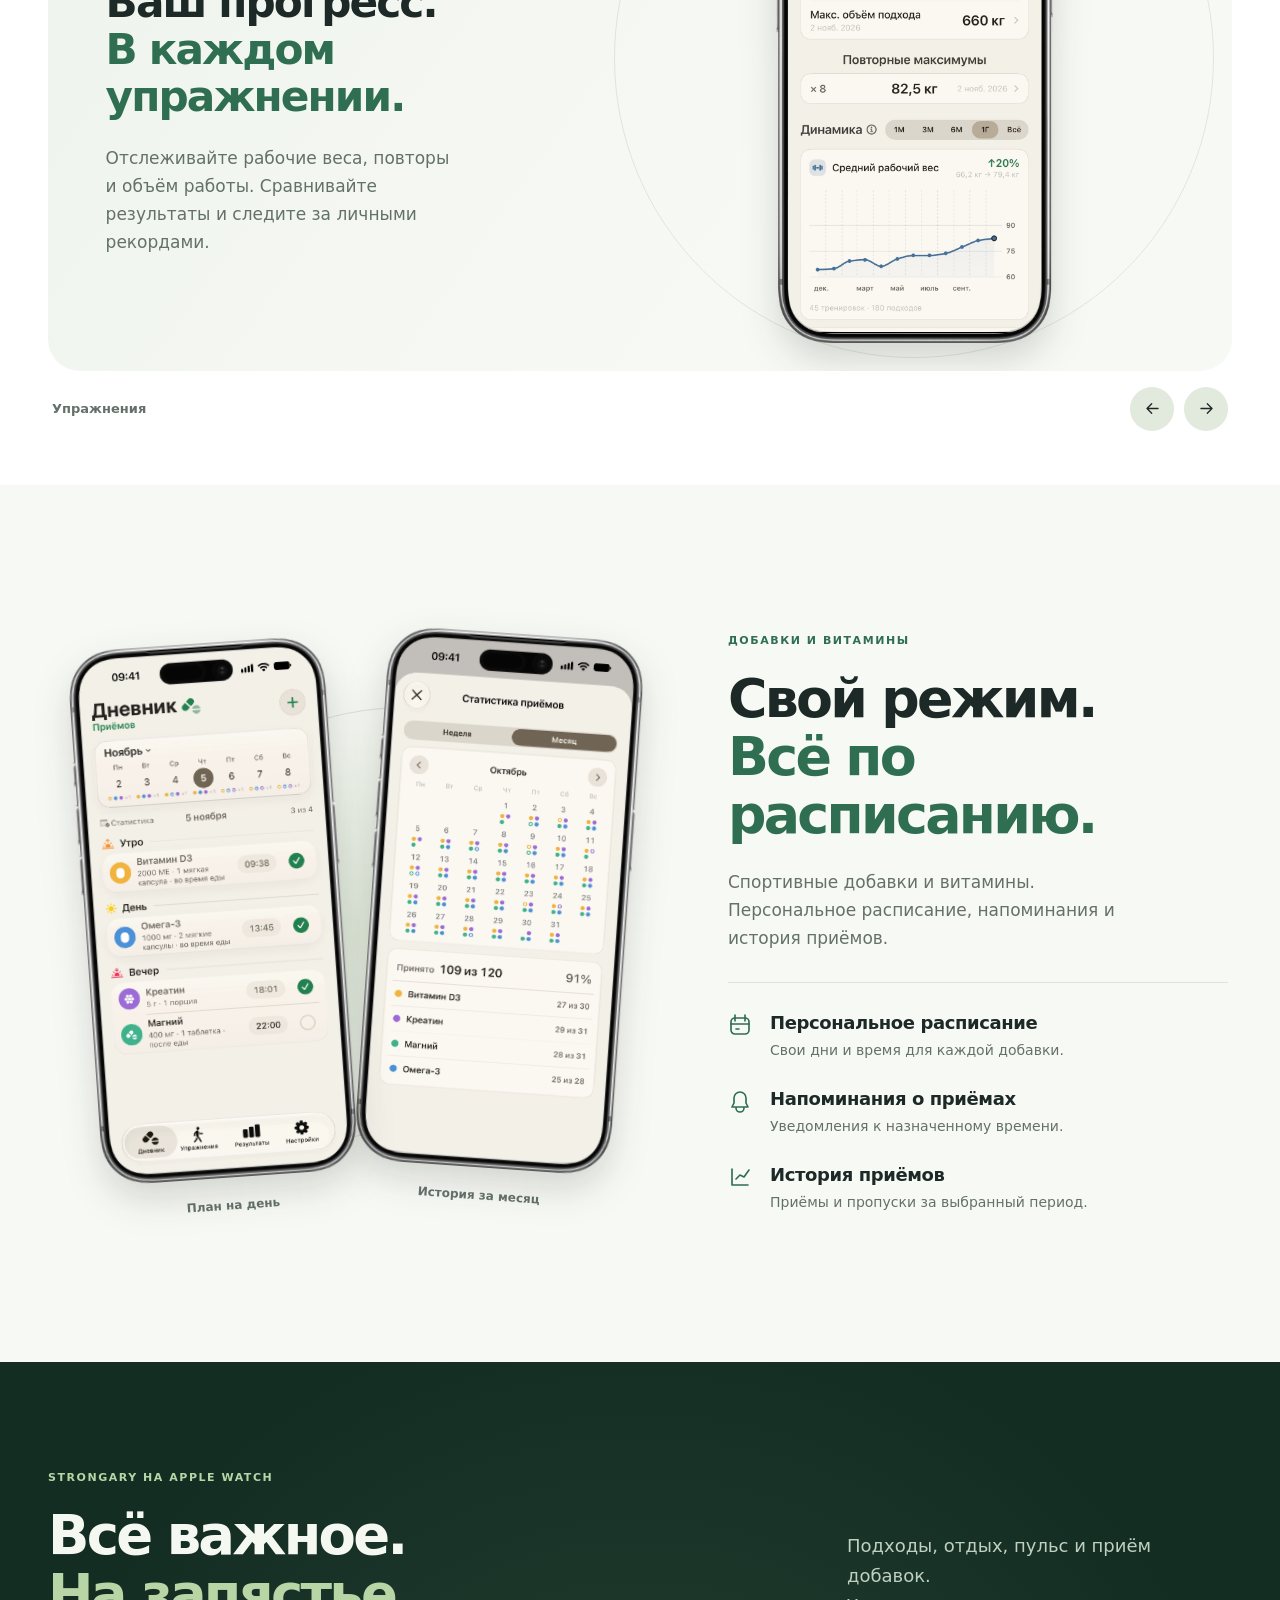
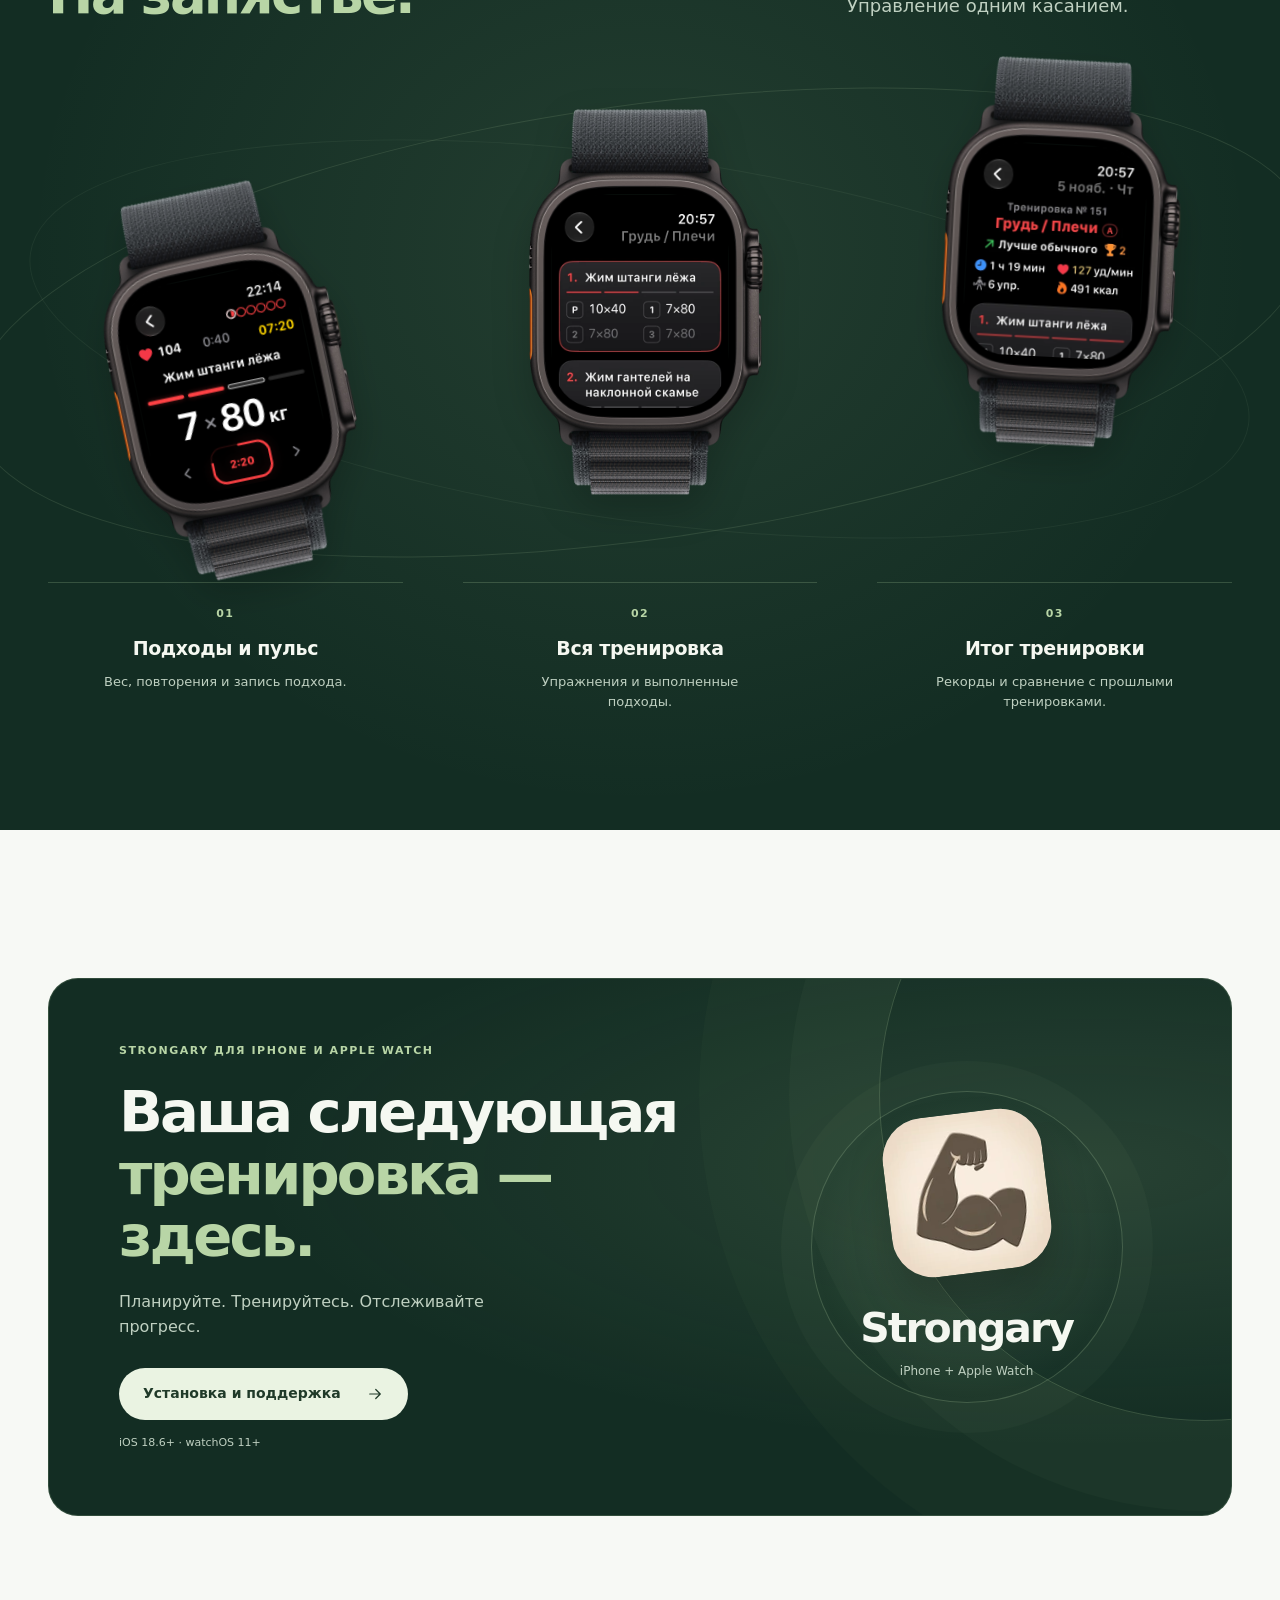
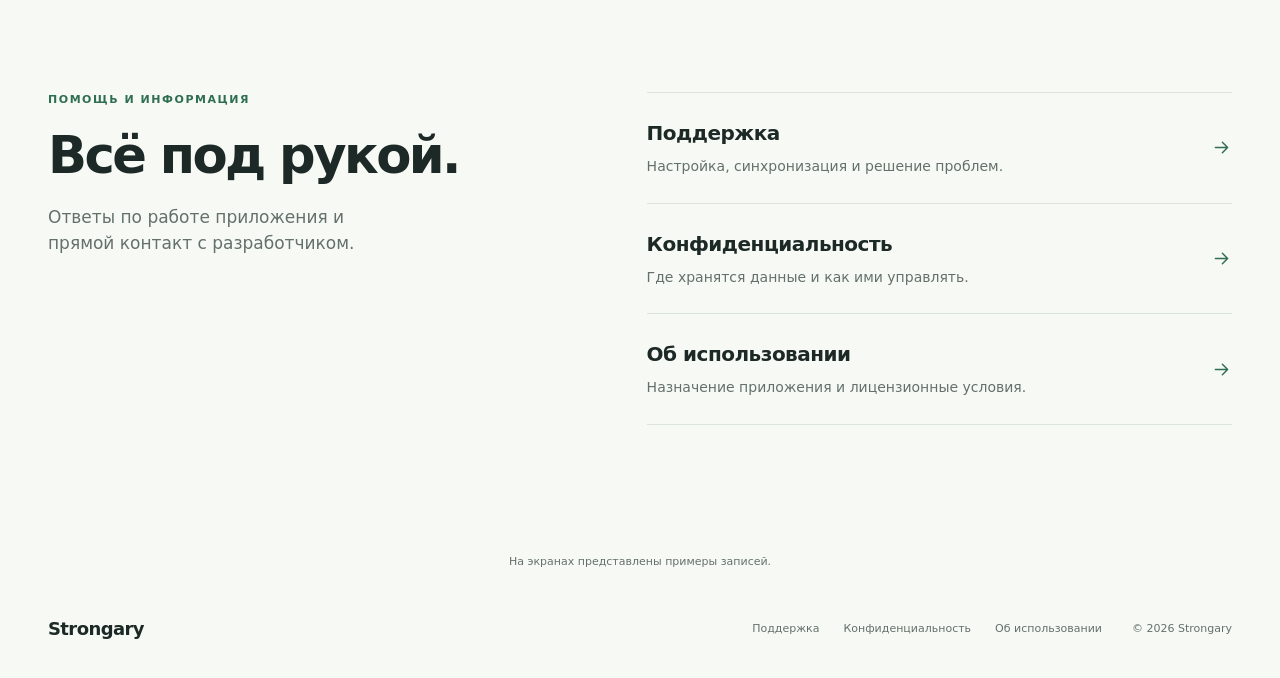
==== commit dd98eed3: "Simplify privacy policy and use consistent polite Russian copy" ====
--- a/index.html
+++ b/index.html
@@ -4,7 +4,7 @@
 <meta charset="utf-8">
 <meta name="referrer" content="strict-origin-when-cross-origin"><meta name="viewport" content="width=device-width, initial-scale=1, viewport-fit=cover">
 <title>Strongary — дневник тренировок, добавок и витаминов</title>
-<meta name="description" content="Strongary — дневник тренировок для iPhone и Apple Watch. Планируй тренировки, отмечай подходы, следи за прогрессом и приёмом добавок.">
+<meta name="description" content="Strongary — дневник тренировок для iPhone и Apple Watch. Планируйте тренировки, отмечайте подходы, следите за прогрессом и приёмом добавок.">
 <meta name="theme-color" content="#f7f9f5">
 <link rel="canonical" href="https://strongary.com/">
 <link rel="alternate" hreflang="ru" href="https://strongary.com/">
@@ -80,15 +80,15 @@
       </div>
       <div class="training-details"><p class="feature-statement" data-reveal>От первого подхода <br>до последнего.</p><ul class="feature-list">
         <li data-reveal style="--reveal-delay:0ms"><span class="feature-mark" aria-hidden="true"></span><div><h3>Подходы одним касанием</h3><p>Вес, повторы и отдых — под рукой.</p></div></li>
-        <li data-reveal style="--reveal-delay:65ms"><span class="feature-mark" aria-hidden="true"></span><div><h3>Подсказки под твою цель</h3><p>Вес и повторы с учётом выбранной цели и прошлых результатов.</p></div></li>
-        <li data-reveal style="--reveal-delay:130ms"><span class="feature-mark" aria-hidden="true"></span><div><h3>Тренируйся в своём порядке</h3><p>Суперсеты и чередование упражнений.</p></div></li>
-      <li data-reveal style="--reveal-delay:195ms"><span class="feature-mark" aria-hidden="true"></span><div><h3>Подходы с экрана блокировки</h3><p>Отмечай выполненные подходы, не открывая приложение.</p></div></li></ul></div>
+        <li data-reveal style="--reveal-delay:65ms"><span class="feature-mark" aria-hidden="true"></span><div><h3>Подсказки под вашу цель</h3><p>Вес и повторы с учётом выбранной цели и прошлых результатов.</p></div></li>
+        <li data-reveal style="--reveal-delay:130ms"><span class="feature-mark" aria-hidden="true"></span><div><h3>Тренируйтесь в своём порядке</h3><p>Суперсеты и чередование упражнений.</p></div></li>
+      <li data-reveal style="--reveal-delay:195ms"><span class="feature-mark" aria-hidden="true"></span><div><h3>Подходы с экрана блокировки</h3><p>Отмечайте выполненные подходы, не открывая приложение.</p></div></li></ul></div>
     </div>
   </div>
 </section>
 <section class="plan-section" id="plan" aria-labelledby="plan-title">
   <div class="plan-card wrap">
-    <div class="plan-copy"><div class="plan-heading" data-reveal><p class="eyebrow">ПЛАНИРОВАНИЕ ТРЕНИРОВОК</p><h2 id="plan-title">Твоя программа<br><span>тренировок.</span></h2><p class="section-intro">Создавай шаблоны тренировок и их варианты. Собирай из них свой цикл на несколько недель.</p></div><div class="plan-features" data-reveal><p><strong>Шаблоны</strong><span>Сохраняй тренировки и создавай варианты с разными упражнениями и подходами.</span></p><p><strong>Расписание</strong><span>Планируй дни тренировок и настраивай напоминания.</span></p><p><strong>История</strong><span>Возвращайся к прошлым тренировкам из календаря.</span></p></div></div>
+    <div class="plan-copy"><div class="plan-heading" data-reveal><p class="eyebrow">ПЛАНИРОВАНИЕ ТРЕНИРОВОК</p><h2 id="plan-title">Ваша программа<br><span>тренировок.</span></h2><p class="section-intro">Создавайте шаблоны тренировок и их варианты. Собирайте из них свой цикл на несколько недель.</p></div><div class="plan-features" data-reveal><p><strong>Шаблоны</strong><span>Сохраняйте тренировки и создавайте варианты с разными упражнениями и подходами.</span></p><p><strong>Расписание</strong><span>Планируйте дни тренировок и настраивайте напоминания.</span></p><p><strong>История</strong><span>Возвращайтесь к прошлым тренировкам из календаря.</span></p></div></div>
     <div class="plan-visual" data-reveal="device" data-scroll-scene><div class="plan-phone"><a class="device-phone" href="/assets/screenshots/release/ru/iphone/diary.png" data-zoom aria-label="Увеличить: Дневник: календарь и история тренировок"><img src="/assets/screenshots/release/ru/iphone/diary.webp" alt="Дневник: календарь и история тренировок" width="804" height="1748" loading="lazy" decoding="async"></a></div><div class="plan-phone plan-phone-schedule"><a class="device-phone" href="/assets/screenshots/release/ru/iphone/schedule.png" data-zoom aria-label="Увеличить: Расписание тренировок и варианты шаблонов"><img src="/assets/screenshots/release/ru/iphone/schedule.webp" alt="Расписание тренировок и варианты шаблонов" width="804" height="1748" loading="lazy" decoding="async"></a></div></div>
   </div>
 </section>
@@ -103,15 +103,15 @@
       </div>
       <div class="progress-explorer" data-progress-slides>
         <div class="progress-panel" id="panel-exercise" data-progress-panel>
-          <div class="progress-panel-copy"><p class="panel-kicker">КАЖДОЕ УПРАЖНЕНИЕ</p><h3>Твой прогресс.<br><span>В каждом упражнении.</span></h3><p>Отслеживай рабочие веса, повторы и объём работы. Сравнивай результаты и следи за личными рекордами.</p></div>
+          <div class="progress-panel-copy"><p class="panel-kicker">КАЖДОЕ УПРАЖНЕНИЕ</p><h3>Ваш прогресс.<br><span>В каждом упражнении.</span></h3><p>Отслеживайте рабочие веса, повторы и объём работы. Сравнивайте результаты и следите за личными рекордами.</p></div>
           <div class="progress-panel-visual"><div class="progress-phone"><a class="device-phone" href="/assets/screenshots/release/ru/iphone/progress.png" data-zoom aria-label="Увеличить: Прогресс упражнения: графики рабочего веса и объёма"><img src="/assets/screenshots/release/ru/iphone/progress.webp" alt="Прогресс упражнения: графики рабочего веса и объёма" width="804" height="1748" loading="lazy" decoding="async"></a></div></div>
         </div>
         <div class="progress-panel" id="panel-overview" data-progress-panel>
-          <div class="progress-panel-copy"><p class="panel-kicker">СВОДКА ТРЕНИРОВОК</p><h3>Вся картина<br><span>твоих тренировок.</span></h3><p>Регулярность тренировок и рабочие подходы по группам мышц. Изменения нагрузки и объёма за выбранный период.</p></div>
+          <div class="progress-panel-copy"><p class="panel-kicker">СВОДКА ТРЕНИРОВОК</p><h3>Вся картина<br><span>ваших тренировок.</span></h3><p>Регулярность тренировок и рабочие подходы по группам мышц. Изменения нагрузки и объёма за выбранный период.</p></div>
           <div class="progress-panel-visual"><div class="progress-phone"><a class="device-phone" href="/assets/screenshots/release/ru/iphone/results.png" data-zoom aria-label="Увеличить: Сводка результатов: тренировки и группы мышц"><img src="/assets/screenshots/release/ru/iphone/results.webp" alt="Сводка результатов: тренировки и группы мышц" width="804" height="1748" loading="lazy" decoding="async"></a></div></div>
         </div>
         <div class="progress-panel" id="panel-muscles" data-progress-panel>
-          <div class="progress-panel-copy"><p class="panel-kicker">БОЛЬШЕ О ТВОЁМ ПРОГРЕССЕ</p><h3>Вес. Пульс. Кардио.<br><span>История изменений.</span></h3><p>Вес тела, пульс, кардио и приёмы добавок — на том же экране «Результаты». Выбирай период и следи за изменениями.</p></div>
+          <div class="progress-panel-copy"><p class="panel-kicker">БОЛЬШЕ О ВАШЕМ ПРОГРЕССЕ</p><h3>Вес. Пульс. Кардио.<br><span>История изменений.</span></h3><p>Вес тела, пульс, кардио и приёмы добавок — на том же экране «Результаты». Выбирайте период и следите за изменениями.</p></div>
           <div class="progress-panel-visual"><div class="progress-phone"><a class="device-phone" href="/assets/screenshots/release/ru/iphone/body.png" data-zoom aria-label="Увеличить: Результаты: вес, пульс, приёмы добавок и кардио"><img src="/assets/screenshots/release/ru/iphone/body.webp" alt="Результаты: вес, пульс, приёмы добавок и кардио" width="804" height="1748" loading="lazy" decoding="async"></a></div></div>
         </div>
       </div>
@@ -145,7 +145,7 @@
     </div>
   </div>
 </section>
-<section class="download-section section-space" id="download" aria-labelledby="download-title"><div class="download-card wrap" data-reveal><div class="download-copy"><p class="eyebrow">STRONGARY ДЛЯ IPHONE И APPLE WATCH</p><h2 id="download-title">Твоя следующая<br><span>тренировка — здесь.</span></h2><p class="release-description">Планируй. Тренируйся. Отслеживай прогресс.</p><div class="download-action"><a class="button button-light" href="/support.html#install" data-app-store>Установка и поддержка <svg class="icon" aria-hidden="true"><use href="#arrow"/></svg></a></div><p class="download-note">iOS 18.6+ · watchOS 11+</p></div><div class="download-brand" aria-hidden="true"><img src="/icon.webp" width="160" height="160" alt="" loading="lazy"><strong>Strongary</strong><span>iPhone + Apple Watch</span></div></div></section>
+<section class="download-section section-space" id="download" aria-labelledby="download-title"><div class="download-card wrap" data-reveal><div class="download-copy"><p class="eyebrow">STRONGARY ДЛЯ IPHONE И APPLE WATCH</p><h2 id="download-title">Ваша следующая<br><span>тренировка — здесь.</span></h2><p class="release-description">Планируйте. Тренируйтесь. Отслеживайте прогресс.</p><div class="download-action"><a class="button button-light" href="/support.html#install" data-app-store>Установка и поддержка <svg class="icon" aria-hidden="true"><use href="#arrow"/></svg></a></div><p class="download-note">iOS 18.6+ · watchOS 11+</p></div><div class="download-brand" aria-hidden="true"><img src="/icon.webp" width="160" height="160" alt="" loading="lazy"><strong>Strongary</strong><span>iPhone + Apple Watch</span></div></div></section>
 <section class="help-bridge section-space wrap" aria-labelledby="help-title"><div><p class="eyebrow">ПОМОЩЬ И ИНФОРМАЦИЯ</p><h2 id="help-title">Всё под рукой.</h2><p>Ответы по работе приложения и прямой контакт с разработчиком.</p></div><nav class="service-links" aria-label="Поддержка и документы"><a href="/support.html"><div><h3>Поддержка</h3><p>Настройка, синхронизация и решение проблем.</p></div><svg class="icon" aria-hidden="true"><use href="#arrow"/></svg></a><a href="/privacy.html"><div><h3>Конфиденциальность</h3><p>Где хранятся данные и как ими управлять.</p></div><svg class="icon" aria-hidden="true"><use href="#arrow"/></svg></a><a href="/terms.html"><div><h3>Об использовании</h3><p>Назначение приложения и лицензионные условия.</p></div><svg class="icon" aria-hidden="true"><use href="#arrow"/></svg></a></nav></section>
 <p class="screens-note wrap">На экранах представлены примеры записей.</p>
 </main><footer class="site-footer wrap"><span class="brand">Strongary</span><nav aria-label="Ссылки внизу страницы"><a href="/support.html">Поддержка</a><a href="/privacy.html">Конфиденциальность</a><a href="/terms.html">Об использовании</a></nav><small>© 2026 Strongary</small></footer><dialog class="zoom-dialog" id="zoom-dialog" aria-label="Скриншот приложения"><div class="zoom-toolbar"><p id="zoom-caption"></p><button class="zoom-close" type="button" aria-label="Закрыть скриншот"><svg class="icon" aria-hidden="true"><use href="#close"/></svg></button></div><div class="zoom-image-wrap"><img id="zoom-image" alt=""></div></dialog></body></html>
